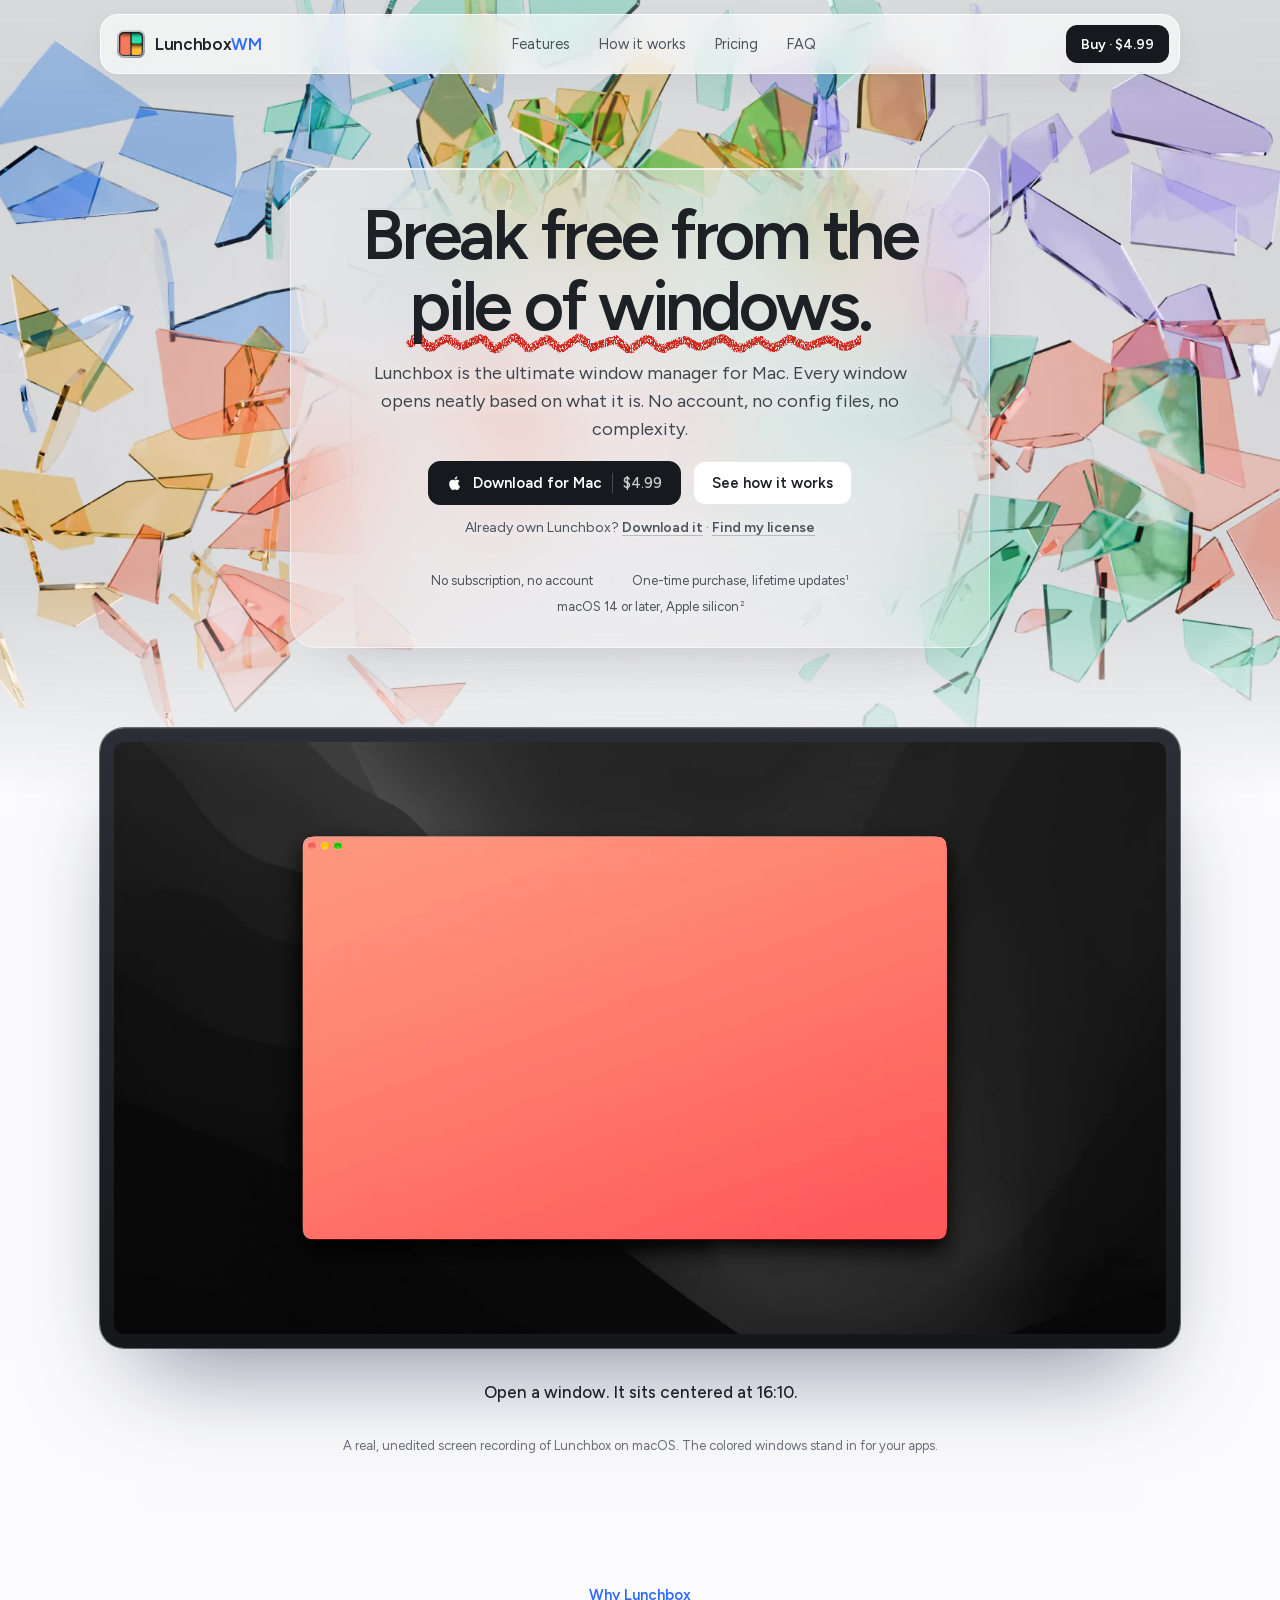
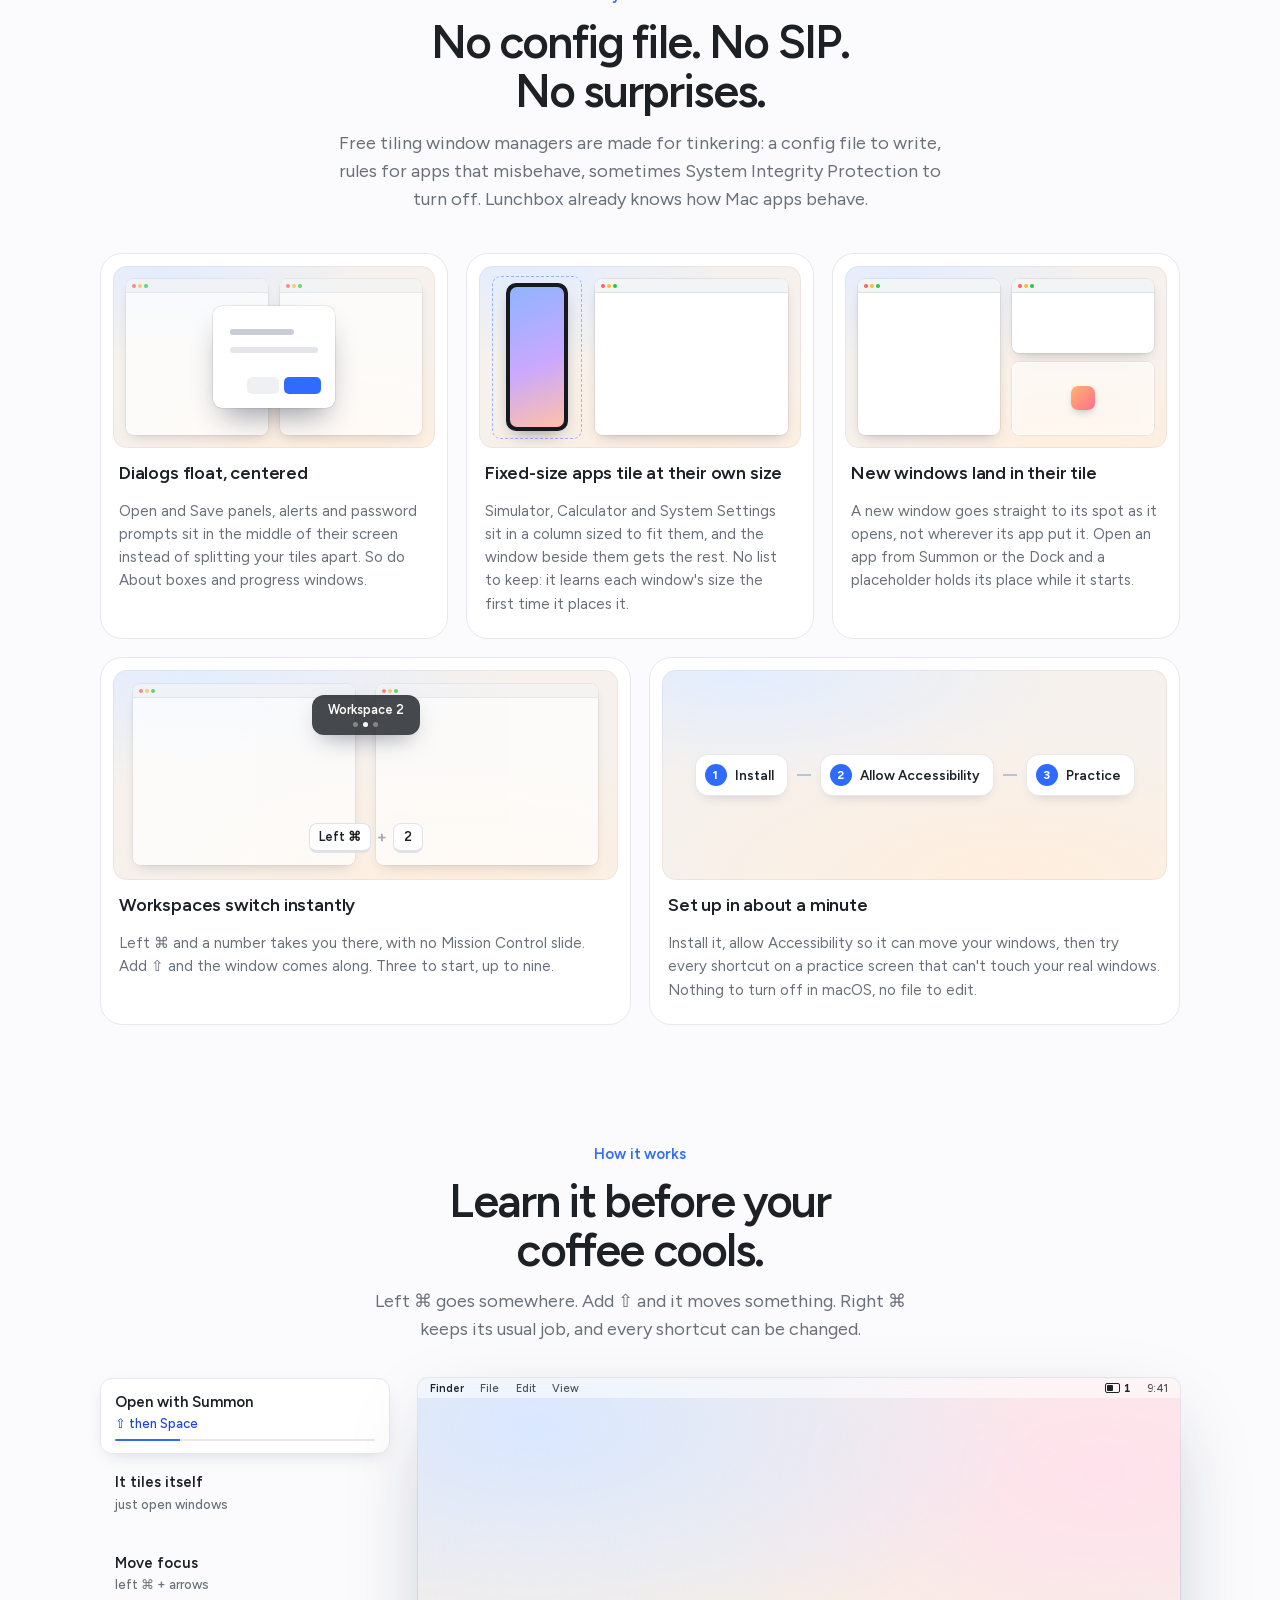
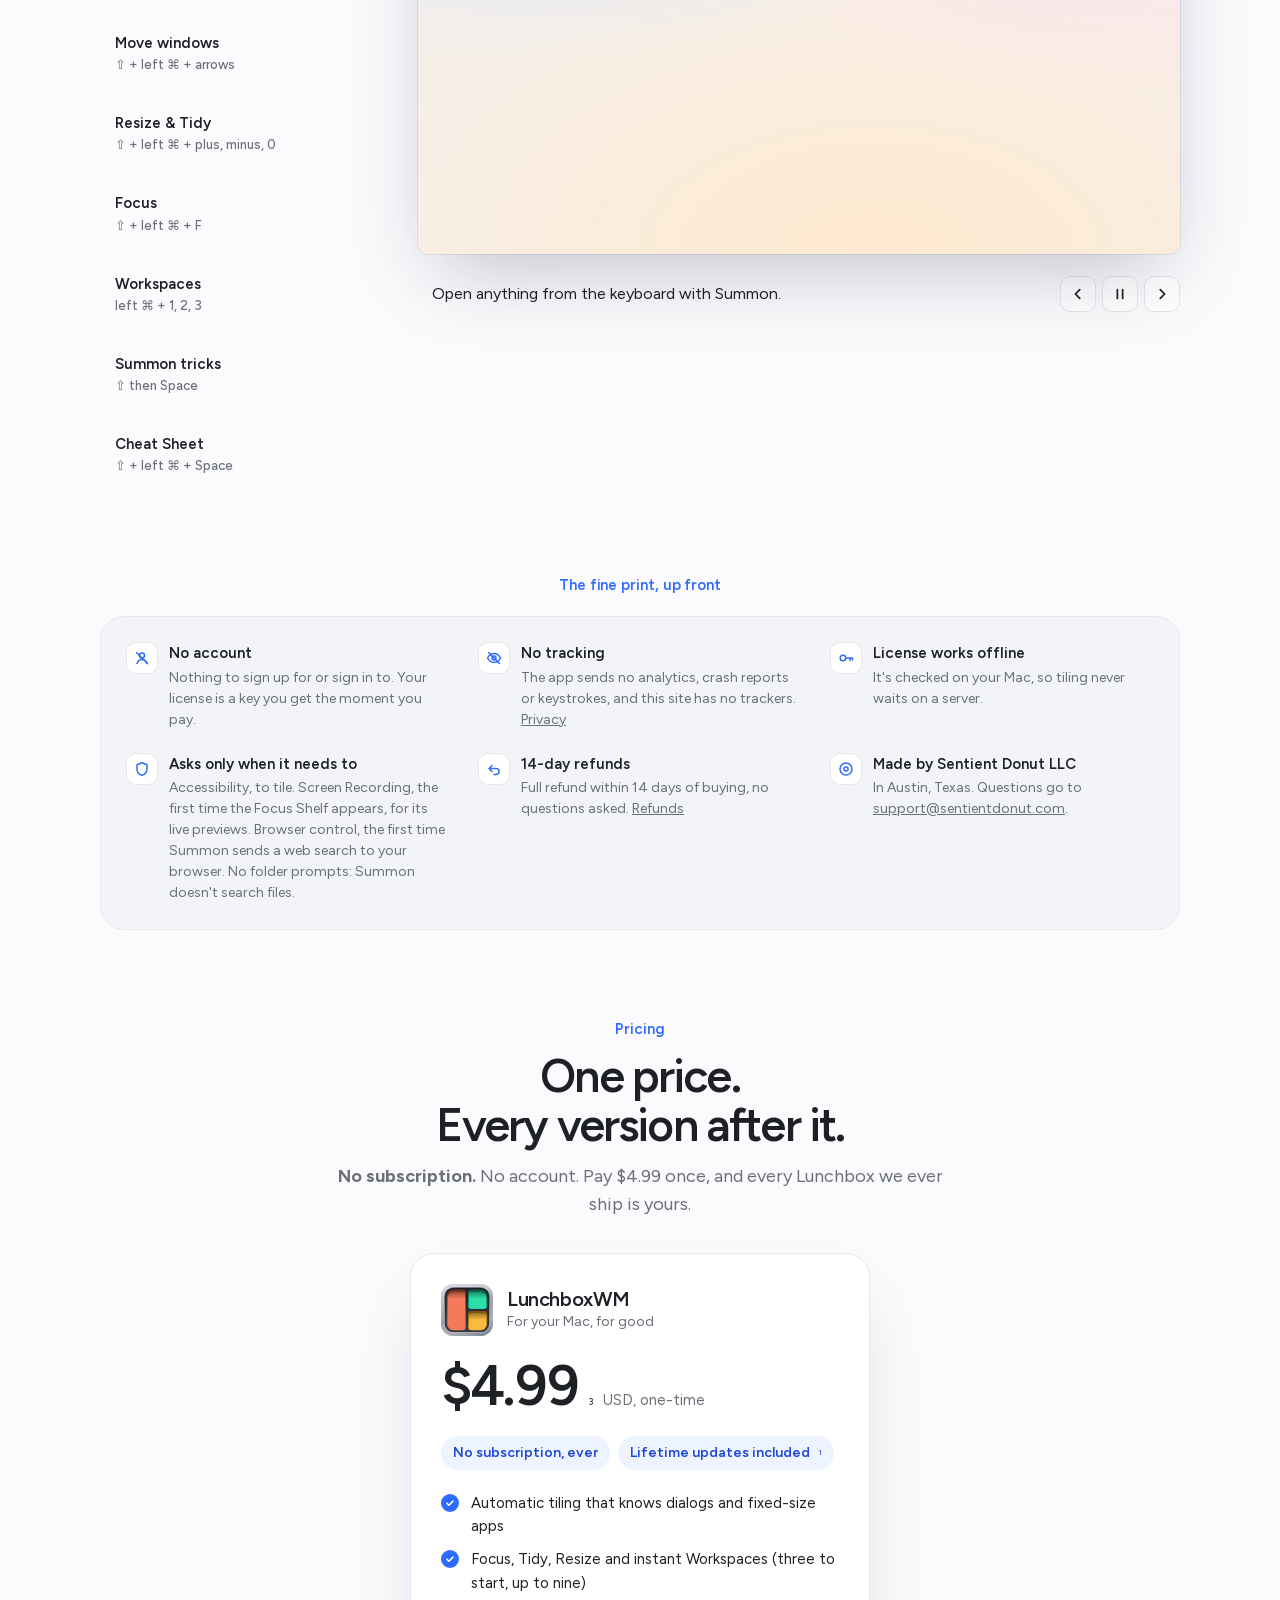
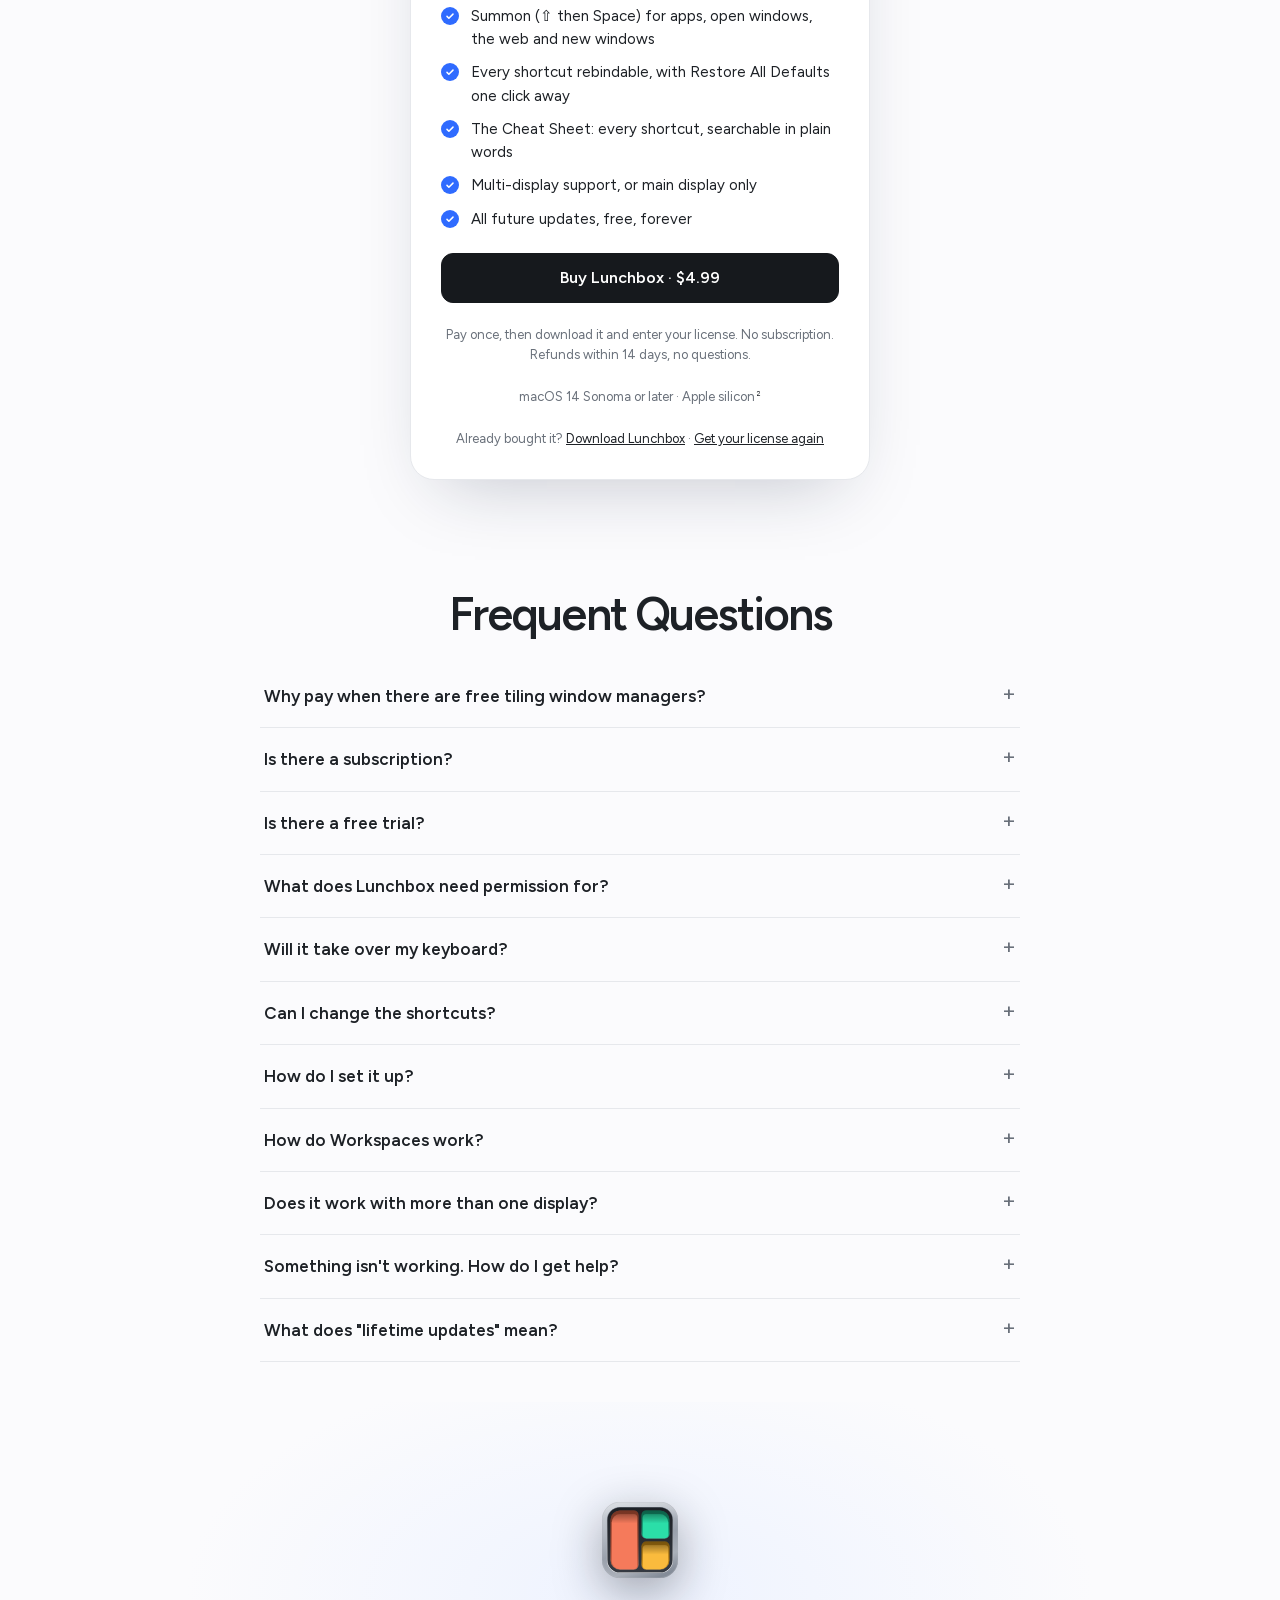
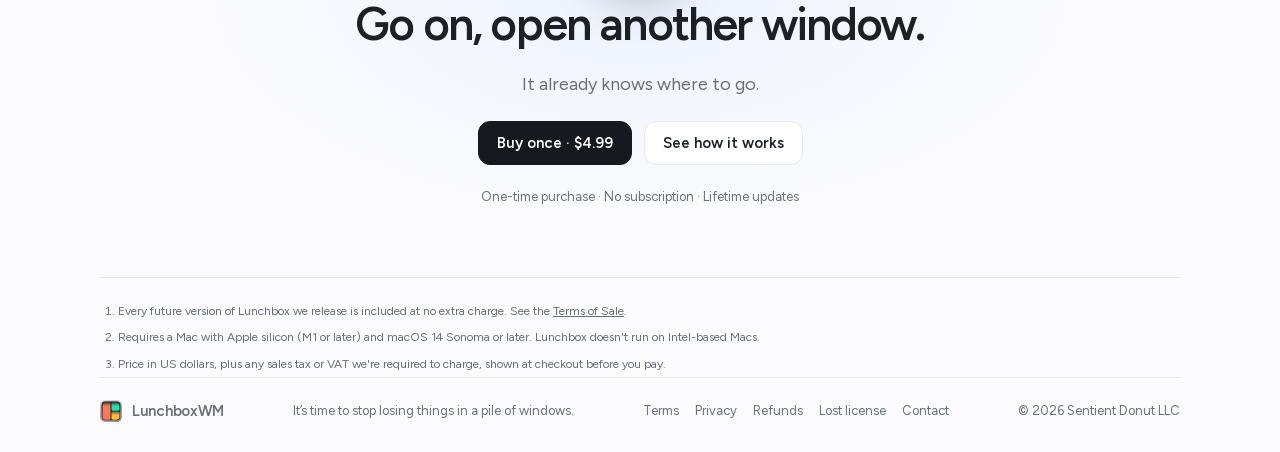
==== site/index.html @ 3914ee33 "Site's hero reel shows 1.2's order: the third window beneath the second A new real, unedited screen " ====
<!doctype html>
<html lang="en">
<head>
<meta charset="utf-8">
<meta name="viewport" content="width=device-width, initial-scale=1, viewport-fit=cover">
<title>LunchboxWM · The tiling window manager for Mac</title>
<meta name="description" content="Break free from the pile of windows. Lunchbox tiles every window as it opens: dialogs float, fixed-size apps keep their size, and there's no config file. $4.99 once.">
<link rel="canonical" href="https://lunchboxwm.com/">
<meta property="og:type" content="website">
<meta property="og:site_name" content="LunchboxWM">
<meta property="og:title" content="LunchboxWM · The tiling window manager for Mac">
<meta property="og:description" content="Break free from the pile of windows. Lunchbox tiles every window as it opens: dialogs float, fixed-size apps keep their size, and there's no config file. $4.99 once.">
<meta property="og:url" content="https://lunchboxwm.com/">
<meta property="og:image" content="https://lunchboxwm.com/media/share.jpg">
<meta property="og:image:width" content="1200">
<meta property="og:image:height" content="630">
<meta name="twitter:card" content="summary_large_image">
<script type="application/ld+json">{"@context": "https://schema.org", "@type": "SoftwareApplication", "name": "LunchboxWM", "alternateName": "Lunchbox", "applicationCategory": "UtilitiesApplication", "operatingSystem": "macOS 14 or later (Apple silicon)", "url": "https://lunchboxwm.com/", "description": "Break free from the pile of windows. Lunchbox tiles every window as it opens: dialogs float, fixed-size apps keep their size, and there's no config file. $4.99 once.", "offers": {"@type": "Offer", "price": "4.99", "priceCurrency": "USD"}, "publisher": {"@type": "Organization", "name": "Sentient Donut LLC"}}</script>
<link rel="icon" href="logo.svg">
<link rel="stylesheet" href="fonts/fonts.css">
<style>
/* Layout: one calm, centered column; the product itself (a live mini Mac) is the only loud thing on the page. */
:root {
  color-scheme: light;
  --paper: #fbfbfd;
  --ink: #1d2126;
  --muted: #69707a;
  --line: #e6e8ec;
  --soft: #f2f4f8;
  --accent: #2f6bff;
  --accent-deep: #1f45d6;
  --ring: #3d7bff;
  --display: "Figtree", "SF Pro Display", -apple-system, BlinkMacSystemFont, "Helvetica Neue", sans-serif;
  --text: "Figtree", -apple-system, BlinkMacSystemFont, "Helvetica Neue", sans-serif;
  --mono: "JetBrains Mono", ui-monospace, "SF Mono", Menlo, monospace;
  --ease: cubic-bezier(.22, .9, .3, 1);
}
* { box-sizing: border-box; }
html { scroll-behavior: smooth; }
body {
  margin: 0;
  background: var(--paper);
  color: var(--ink);
  font: 400 16px/1.55 var(--text);
  -webkit-font-smoothing: antialiased;
  padding-inline: 16px;
  overflow-x: hidden;
}
a { color: inherit; }
.wrap { max-width: 1080px; margin: 0 auto; }
h1, h2, h3 { font-family: var(--display); color: var(--ink); text-wrap: balance; margin: 0; }
h1 { font-size: clamp(40px, 7.2vw, 70px); font-weight: 600; line-height: 1.02; letter-spacing: -0.047em; }
h2 { font-size: clamp(30px, 4.6vw, 46px); font-weight: 600; line-height: 1.06; letter-spacing: -0.04em; }
h3 { font-size: 18px; font-weight: 600; letter-spacing: -0.01em; }
p { margin: 0; }
.lede { color: var(--muted); font-size: 18px; max-width: 34em; margin-inline: auto; }
.eyebrow { font: 600 15px/1.2 var(--text); letter-spacing: -0.005em; color: var(--accent); }

/* Nav: floats as a pill once you scroll */
.nav {
  position: sticky; top: env(safe-area-inset-top, 0px); z-index: 20;
  margin: 0 auto; max-width: 1080px; padding-top: 14px;
}
.nav-inner {
  display: flex; align-items: center; justify-content: space-between; gap: 16px;
  padding: 10px 10px 10px 16px; border-radius: 18px;
  transition: background .3s, box-shadow .3s, border-color .3s;
  border: 1px solid transparent;
}
.nav:not(.scrolled) .nav-inner { background: rgba(255,255,255,.62); backdrop-filter: blur(14px); -webkit-backdrop-filter: blur(14px); border-color: rgba(255,255,255,.75); box-shadow: 0 8px 30px rgba(20,30,60,.06); }
.nav.scrolled .nav-inner { background: rgba(255,255,255,.86); backdrop-filter: blur(14px); -webkit-backdrop-filter: blur(14px); border-color: var(--line); box-shadow: 0 8px 30px rgba(20,30,60,.08); }
.brand { display: flex; align-items: center; gap: 10px; font: 600 17px var(--display); letter-spacing: -0.02em; text-decoration: none; }
.brand svg { width: 28px; height: 28px; }
/* The name: LunchboxWM. Only the main logo at the top has WM in the brand blue; everywhere else WM is the color of the words around it. */
.wm { color: inherit; }
.nav .brand .wm { color: var(--accent); }
.nav-links { display: flex; gap: 28px; font-size: 14.5px; color: #4b525b; }
.nav-links a { text-decoration: none; }
.nav-links a:hover { color: var(--ink); }

/* Buttons */
.btn {
  display: inline-flex; align-items: center; gap: 10px; height: 44px; padding: 0 18px;
  border-radius: 12px; font: 600 15px var(--text); text-decoration: none; cursor: pointer;
  border: 1px solid var(--line); background: #fff; color: var(--ink);
  transition: transform .15s var(--ease), box-shadow .2s;
}
.btn:hover { transform: translateY(-1px); box-shadow: 0 6px 18px rgba(20,30,60,.08); }
.btn:focus-visible, .chapter:focus-visible, summary:focus-visible, .ctl:focus-visible { outline: 2px solid var(--accent); outline-offset: 2px; }
.btn.dark { background: #16191d; color: #fff; border-color: #16191d; }
.btn.dark .sep { width: 1px; align-self: stretch; margin: 11px 0; background: rgba(255,255,255,.22); }
.btn.dark .price { font-weight: 500; color: rgba(255,255,255,.78); }
.btn svg { width: 16px; height: 16px; }
.btn.small { height: 38px; padding: 0 14px; font-size: 14px; border-radius: 11px; }
.buy-note { font-size: 13px; color: var(--accent-deep); }
.buy-note:empty { display: none; }

/* Hero: colored glass breaking behind the headline, then holding mid-fall */
.hero {
  position: relative; isolation: isolate; overflow: hidden; text-align: center;
  margin-inline: calc(50% - 50vw); margin-top: -76px; padding: 170px 16px 150px;
  display: grid; gap: 22px; justify-items: center; background: #dfe1e5;
}
.hero-film { position: absolute; inset: 0; width: 100%; height: 100%; object-fit: cover; z-index: -2; }
/* A soft veil keeps the headline crisp over the glass; the bottom fades into the page. */
.hero::before {
  content: ""; position: absolute; inset: 0; z-index: -1;
  background: radial-gradient(50% 46% at 50% 52%, rgba(251,251,253,.35), rgba(251,251,253,0) 100%),
              linear-gradient(180deg, rgba(251,251,253,.25), rgba(251,251,253,0) 20%, rgba(251,251,253,0) 72%, #fbfbfd 100%);
}
/* The words sit on frosted glass, so they read clearly over the shards. */
.hero-copy {
  display: grid; gap: 18px; justify-items: center; width: fit-content; max-width: min(700px, 100%);
  padding: clamp(18px, 2.6vw, 30px) clamp(16px, 3vw, 34px); border-radius: 26px;
  background: rgba(251,251,253,.34);
  /* A strong blur: the intact panes behind have long straight edges that a light blur draws as a line across the panel. */
  -webkit-backdrop-filter: blur(48px) saturate(1.35); backdrop-filter: blur(48px) saturate(1.35);
  border: 1px solid rgba(255,255,255,.55);
  box-shadow: 0 24px 60px -40px rgba(20,30,60,.3), inset 0 1px 0 rgba(255,255,255,.7);
}
/* The panel is the force: it waits below, punches up through the glass at the hit, then settles in slow motion. */
.hero-wait .hero-copy { opacity: 0; transform: translateY(150px) scale(.9); }
.hero-rise .hero-copy { animation: hero-rise 1.6s cubic-bezier(.1, .95, .2, 1) both; }
@keyframes hero-rise {
  0% { opacity: 0; transform: translateY(150px) scale(.9); }
  12% { opacity: 1; }
  100% { opacity: 1; transform: none; }
}
/* "pile of windows" gets a red crayon squiggle, like a spelling mistake, scribbled in after the words land.
   It's a background image rather than an element inside the words: WebKit draws text around an inline SVG
   heavier, as if it had a shadow. The image crops instead of squashing, so widening it draws it left to right. */
.hero h1 .bad {
  white-space: nowrap; padding: 0 .05em .2em; margin: 0 -.05em;
  background: url("data:image/svg+xml,%3Csvg xmlns='http://www.w3.org/2000/svg' viewBox='0 0 600 44' preserveAspectRatio='xMinYMid slice'%3E%3Cfilter id='c' x='-4%25' y='-60%25' width='108%25' height='220%25'%3E%3CfeTurbulence type='fractalNoise' baseFrequency='0.22 0.3' numOctaves='2' seed='7' result='w'/%3E%3CfeDisplacementMap in='SourceGraphic' in2='w' scale='3' xChannelSelector='R' yChannelSelector='G' result='r'/%3E%3CfeTurbulence type='fractalNoise' baseFrequency='1.1 0.45' numOctaves='3' seed='3' result='g'/%3E%3CfeColorMatrix in='g' type='matrix' values='0 0 0 0 0 0 0 0 0 0 0 0 0 0 0 -5 0 0 0 3.45' result='x'/%3E%3CfeComposite in='r' in2='x' operator='in'/%3E%3C/filter%3E%3Cg fill='none' stroke-linecap='round' stroke-linejoin='round' filter='url(%23c)'%3E%3Cpath d='M5.0 25.0L9.8 19.2Q12.3 16.2 14.7 19.3L21.5 28.1Q23.3 30.5 25.8 28.9L38.1 21.1Q41.6 18.9 44.9 21.3L53.4 27.3Q55.6 28.8 58.0 27.7L74.2 19.9Q77.4 18.4 79.7 21.0L86.9 29.4Q89.1 32.1 92.0 30.1L107.8 19.3Q110.3 17.6 112.5 19.6L122.6 28.7Q125.2 31.1 128.2 29.2L140.4 21.5Q143.3 19.7 145.8 21.9L154.3 29.1Q156.8 31.3 159.6 29.4L173.3 20.2Q176.4 18.1 179.2 20.7L187.1 27.8Q189.0 29.6 191.4 28.6L209.3 21.5Q212.3 20.4 214.8 22.4L223.5 29.4Q226.5 31.8 229.7 29.7L242.6 21.0Q245.0 19.5 247.1 21.3L255.8 28.6Q258.8 31.2 262.5 29.6L280.2 21.9Q282.9 20.7 285.4 22.2L294.0 27.3Q297.1 29.2 300.5 27.8L318.9 20.1Q321.6 18.9 323.9 20.6L336.1 29.6Q338.7 31.6 341.6 29.9L355.2 22.3Q358.0 20.7 360.8 22.5L370.9 29.3Q373.2 30.8 375.4 29.2L386.3 21.6Q389.4 19.4 392.6 21.1L404.4 27.3Q407.3 28.9 410.5 27.6L425.5 21.4Q428.9 20.0 432.1 21.8L442.7 27.7Q445.7 29.4 448.8 27.8L465.3 19.6Q468.4 18.0 471.2 20.0L480.9 26.9Q483.7 28.9 486.9 27.5L504.1 20.5Q507.0 19.3 509.9 18.2L516.0 15.8' stroke='%23d3261c' stroke-width='8'/%3E%3Cpath d='M5.0 25.0L10.2 19.3Q12.9 16.5 15.2 19.6L21.4 28.1Q23.2 30.5 25.7 28.9L38.0 20.9Q41.5 18.7 44.8 21.2L52.8 27.3Q55.0 29.0 57.5 27.8L74.6 19.8Q77.7 18.3 80.0 21.0L87.1 29.5Q89.3 32.2 92.1 30.2L107.6 19.5Q110.1 17.8 112.3 19.7L122.8 28.7Q125.5 30.9 128.5 29.1L140.7 21.5Q143.6 19.7 146.1 22.0L153.9 28.9Q156.4 31.1 159.1 29.2L172.9 20.0Q176.0 17.9 178.7 20.4L186.8 27.9Q188.7 29.6 191.1 28.7L209.1 21.4Q212.1 20.2 214.6 22.2L223.6 29.3Q226.6 31.7 229.9 29.6L242.9 21.2Q245.3 19.7 247.5 21.5L256.4 28.8Q259.5 31.3 263.1 29.6L280.9 21.6Q283.6 20.4 286.0 22.0L294.5 27.4Q297.6 29.4 301.0 27.9L319.6 20.1Q322.2 19.0 324.5 20.8L335.9 29.9Q338.5 31.9 341.4 30.2L354.6 22.3Q357.4 20.7 360.2 22.4L371.5 29.2Q373.9 30.6 376.0 29.0L385.9 21.7Q388.9 19.4 392.2 21.2L404.3 27.6Q407.2 29.2 410.4 27.9L426.0 21.6Q429.5 20.2 432.7 22.1L442.6 27.8Q445.6 29.5 448.7 27.9L464.9 19.5Q468.0 17.9 470.9 19.9L481.0 26.9Q483.8 28.9 487.0 27.6L504.3 20.4Q507.2 19.2 510.0 18.1L516.0 15.7' stroke='%23b81d14' stroke-width='3.2' opacity='.45' transform='translate(1.2 1.6)'/%3E%3C/g%3E%3C/svg%3E") no-repeat left bottom / 100% .62em;
}
.hero-wait .hero h1 .bad { background-size: 0 .62em; }
.hero-rise .hero h1 .bad { animation: scrawl .8s 1s cubic-bezier(.45, 0, .35, 1) both; }
@keyframes scrawl { from { background-size: 0 .62em; } to { background-size: 100% .62em; } }
.hero-copy .lede { color: #3f454d; max-width: 30em; text-shadow: 0 1px 10px rgba(251,251,253,.8); }
.hero-copy .meta { color: #4b525b; text-shadow: 0 1px 8px rgba(251,251,253,.8); }
.hero-copy .owned { color: #4b525b; text-shadow: 0 1px 8px rgba(251,251,253,.8); }
.actions { display: flex; flex-wrap: wrap; gap: 12px; justify-content: center; }
.meta { display: flex; flex-wrap: wrap; justify-content: center; gap: 6px 18px; font-size: 13px; color: var(--muted); }
.owned { margin: -6px 0 14px; text-align: center; font-size: 14px; color: var(--muted); }
.owned a { color: inherit; font-weight: 600; text-decoration: underline; text-underline-offset: 3px; text-decoration-color: color-mix(in srgb, currentColor 35%, transparent); }
.owned a:hover { color: var(--ink); }
.meta span::before { content: "·"; margin-right: 18px; color: #b9bec6; }
.meta span:first-child::before { content: none; }

/* The mini Mac */
.mac {
  position: relative; width: 100%; max-width: 100%; aspect-ratio: 16 / 10;
  border-radius: 10px; overflow: hidden; isolation: isolate;
  background: radial-gradient(120% 90% at 15% 10%, #d9e7ff 0%, transparent 55%),
              radial-gradient(90% 80% at 90% 20%, #ffe1ec 0%, transparent 60%),
              radial-gradient(100% 90% at 60% 100%, #ffe9cf 0%, #f6efe8 70%);
  box-shadow: 0 0 0 1px rgba(20,30,60,.08), 0 30px 80px -20px rgba(20,30,60,.28);
  font-family: var(--text);
}
.mac.dim { background: radial-gradient(120% 90% at 15% 10%, #dfe3f6 0%, transparent 55%), radial-gradient(100% 90% at 60% 100%, #efe7f3 0%, #eceef6 70%); }
.menubar {
  position: absolute; inset: 0 0 auto 0; height: max(14px, 4.2%); z-index: 10;
  display: flex; align-items: center; gap: 2.2%; padding: 0 1.6%;
  font-size: clamp(7px, 1.05vw, 11px); font-weight: 600; color: #20242a;
  background: rgba(255,255,255,.55); backdrop-filter: blur(6px);
}
.menubar .grow { flex: 1; }
.menubar .item { font-weight: 500; opacity: .8; }
.spaces { display: flex; gap: 4px; align-items: center; }
.spaces .glyph { width: 1.3em; height: .9em; border: 1.5px solid currentColor; border-radius: 2px; position: relative; }
.spaces .glyph::after { content: ""; position: absolute; inset: 1px 45% 1px 1px; background: currentColor; border-radius: 1px; }
.spaces b { font-variant-numeric: tabular-nums; }
.desk { position: absolute; left: 0; right: 0; bottom: 0; top: max(14px, 4.2%); } /* starts exactly below the menu bar */
.win {
  position: absolute; border-radius: clamp(3px, .45vw, 6px); overflow: hidden;
  background: #fff; box-shadow: 0 0 0 .5px rgba(0,0,0,.12), 0 6px 18px -6px rgba(20,30,60,.3);
  transition: left .55s var(--ease), top .55s var(--ease), width .55s var(--ease), height .55s var(--ease),
              transform .55s var(--ease), opacity .4s, box-shadow .25s;
  display: flex; flex-direction: column;
}
.win.gone { opacity: 0; transform: scale(.92); pointer-events: none; }
.win.away { opacity: 0; transform: translateX(-12%) scale(.96); }
.win.focused { box-shadow: 0 0 0 2px var(--ring), 0 0 0 6px rgba(61,123,255,.18), 0 10px 26px -8px rgba(20,30,60,.35); z-index: 3; }
.win.shelved { transform: perspective(500px) rotateY(32deg) scale(.96); transform-origin: left center; z-index: 1; box-shadow: 0 0 0 .5px rgba(0,0,0,.12), 0 14px 26px -10px rgba(20,30,60,.45); }
.win.shelved .content { opacity: .9; }
.bar { height: clamp(9px, 1.7vw, 18px); flex: none; display: flex; align-items: center; gap: 3px; padding: 0 6px; background: #f3f4f6; border-bottom: .5px solid rgba(0,0,0,.08); font-size: clamp(6px, .85vw, 10px); font-weight: 600; color: #4b525b; }
.bar i { width: clamp(3px, .55vw, 6px); height: clamp(3px, .55vw, 6px); border-radius: 50%; background: #ff5f57; }
.bar i:nth-child(2) { background: #febc2e; }
.bar i:nth-child(3) { background: #28c840; margin-right: 4px; }
.content { flex: 1; padding: 6% 7%; display: grid; gap: 5%; align-content: start; transition: opacity .3s; }
.ln { height: clamp(2px, .4vw, 5px); border-radius: 3px; background: #e4e6ea; }
.notes { background: #fffaf0; }
.notes .ln { background: #eadfc8; }
.notes .ln.h { background: #c7b48c; width: 45%; height: clamp(3px, .6vw, 7px); }
.browser .block { border-radius: 4px; background: linear-gradient(135deg, #dfe8ff, #f1e7ff); aspect-ratio: 16 / 7; }
.browser .ln.b { background: #cfd8ea; }
.term { background: #16191d; }
.term .bar { background: #24282e; color: #b4bac3; border-color: rgba(255,255,255,.06); }
.term .ln { background: #2e343c; }
.term .ln.g { background: #3fbf72; width: 30%; }
.finder .grid { display: grid; grid-template-columns: repeat(4, 1fr); gap: 10%; }
.finder .fold { aspect-ratio: 4 / 3; border-radius: 3px; background: linear-gradient(#8cc4ff, #5aa5f5); }
.music { background: #fff5f7; }
.music .art { display: grid; grid-template-columns: repeat(3, 1fr); gap: 8%; }
.music .art span { aspect-ratio: 1; border-radius: 4px; background: linear-gradient(135deg, #ff9db0, #ffc58f); }
.music .art span:nth-child(2) { background: linear-gradient(135deg, #a3b8ff, #d7a8ff); }
.music .art span:nth-child(3) { background: linear-gradient(135deg, #8fe3c8, #a6d5ff); }

/* overlays inside the mini Mac */
.panel {
  position: absolute; left: 50%; top: 14%; width: 52%; transform: translateX(-50%);
  border-radius: clamp(6px, 1vw, 12px); background: rgba(250,250,252,.94); backdrop-filter: blur(10px);
  box-shadow: 0 0 0 .5px rgba(0,0,0,.14), 0 18px 40px -10px rgba(20,30,60,.4);
  padding: 2% 2.2%; z-index: 5; transition: opacity .25s, transform .25s var(--ease);
  font-size: clamp(7px, 1.15vw, 13px);
}
.panel[hidden] { display: block !important; opacity: 0; transform: translateX(-50%) translateY(-6px) scale(.98); pointer-events: none; }
.panel .q { font-size: 1.5em; padding: .2em .3em .35em; border-bottom: 1px solid #e8eaee; color: #1d2126; min-height: 1.9em; }
.panel .q .hint { color: #9aa1aa; }
.panel .q .caret { display: inline-block; width: 1px; height: 1em; background: var(--accent); vertical-align: -.12em; margin-left: 1px; animation: blink 1s steps(1) infinite; }
@keyframes blink { 50% { opacity: 0; } }
.row { display: grid; grid-template-columns: 1.9em 1fr auto; gap: .2em .7em; align-items: center; padding: .55em .6em; border-radius: .6em; margin-top: .3em; }
.row.sel { background: var(--accent); color: #fff; }
.row .ic { width: 1.9em; height: 1.9em; border-radius: .45em; background: linear-gradient(135deg, #ff8a65, #8e7dff); grid-row: span 2; }
.row .t { font-weight: 600; }
.row .s { font-size: .82em; opacity: .75; grid-column: 2; }
.row .ret { grid-row: 1; grid-column: 3; }
.row .sub { grid-column: 2 / 4; display: flex; justify-content: space-between; align-items: center; font-size: .92em; padding-top: .35em; }
.mini-kc { font: 600 .82em var(--text); border: 1px solid currentColor; border-radius: .35em; padding: .05em .45em; opacity: .85; }
.help-row { display: grid; grid-template-columns: 8.5em 1fr; gap: .8em; padding: .35em .3em; align-items: center; }
.help-row .k { display: flex; gap: .25em; flex-wrap: wrap; }
.help-group { font: 600 .72em var(--text); letter-spacing: .08em; color: #8b929c; padding: .8em .3em .2em; }

/* The real recording, in a display */
.showcase { padding-block: 0 40px; display: grid; gap: 18px; margin-top: -70px; position: relative; z-index: 1; }
.display {
  position: relative; max-width: 100%; border-radius: clamp(14px, 2vw, 24px);
  padding: clamp(6px, 1.1vw, 14px); background: linear-gradient(180deg, #2b2e34, #15171b);
  box-shadow: 0 0 0 1px rgba(0,0,0,.55), inset 0 1px 0 rgba(255,255,255,.09), 0 50px 100px -40px rgba(20,30,60,.55);
}
.display video { display: block; width: 100%; max-width: 100%; aspect-ratio: 16 / 9; border-radius: clamp(6px, .9vw, 10px); background: #141518; object-fit: cover; }
.display .toggle {
  position: absolute; right: clamp(14px, 2vw, 26px); bottom: clamp(14px, 2vw, 26px); width: 34px; height: 34px;
  border-radius: 50%; border: 0; cursor: pointer; display: grid; place-items: center;
  background: rgba(20,22,26,.55); color: #fff; backdrop-filter: blur(8px); -webkit-backdrop-filter: blur(8px);
  opacity: .0; transition: opacity .2s;
}
.display:hover .toggle, .display .toggle:focus-visible, .display.paused .toggle { opacity: 1; }
.display .toggle:focus-visible { outline: 2px solid var(--accent); outline-offset: 2px; }
.display .toggle svg { width: 13px; height: 13px; }
.live { display: flex; align-items: center; justify-content: center; gap: 10px 16px; flex-wrap: wrap; min-height: 52px; }
.live .keys { display: flex; gap: 6px; align-items: center; min-height: 44px; }
.live .keys:empty { display: none; }
.live .keys .plus { color: #a5abb4; font-weight: 600; }
.live .cap { font-size: 17px; font-weight: 500; color: var(--ink); min-width: 0; text-align: center; transition: opacity .25s; }
.live.swap .cap, .live.swap .keys { opacity: 0; }
.live .keys { transition: opacity .25s; }
.real { text-align: center; font-size: 13px; color: var(--muted); }

/* Why: what it already knows, each with a small scene */
.why { padding-block: 90px 40px; display: grid; gap: 40px; }
.why > header { text-align: center; display: grid; gap: 14px; }
.cards { display: grid; grid-template-columns: repeat(6, minmax(0, 1fr)); gap: 18px; }
.card { grid-column: span 2; display: grid; gap: 12px; align-content: start; padding: 12px 12px 22px; border-radius: 22px; background: #fff; border: 1px solid var(--line); }
.card.wide { grid-column: span 3; }
.card h3, .card p { padding-inline: 6px; }
.card p { color: var(--muted); font-size: 15px; }
.scene {
  position: relative; aspect-ratio: 16 / 9; border-radius: 14px; overflow: hidden; isolation: isolate;
  background: radial-gradient(110% 90% at 15% 0%, #e3edff 0%, transparent 60%), radial-gradient(100% 90% at 70% 100%, #ffeedd 0%, #f6f1ec 75%);
  box-shadow: inset 0 0 0 1px rgba(20,30,60,.05);
}
.card.wide .scene { aspect-ratio: 2.4 / 1; }
/* A tiny window: title bar and traffic lights */
.sw { position: absolute; border-radius: 7px; background: #fff; box-shadow: 0 0 0 .5px rgba(0,0,0,.12), 0 6px 14px -6px rgba(20,30,60,.3); overflow: hidden; }
.sw::before { content: ""; position: absolute; inset: 0 0 auto 0; height: 13px; background: #f3f4f6; border-bottom: .5px solid rgba(0,0,0,.08); }
.sw::after { content: ""; position: absolute; left: 6px; top: 4.5px; width: 4px; height: 4px; border-radius: 50%; background: #ff5f57; box-shadow: 6px 0 #febc2e, 12px 0 #28c840; }
.sw.under { opacity: .7; }
.dlg { left: 31%; top: 22%; width: 38%; height: 56%; z-index: 2; border-radius: 9px; box-shadow: 0 0 0 .5px rgba(0,0,0,.14), 0 16px 30px -10px rgba(20,30,60,.45); }
.dlg::before, .dlg::after { content: none; }
.dlg i { position: absolute; left: 14%; right: 14%; height: 6px; border-radius: 3px; background: #e4e6ea; }
.dlg i:nth-child(1) { top: 22%; right: 34%; background: #c9ced6; }
.dlg i:nth-child(2) { top: 40%; }
.dlg b { position: absolute; right: 12%; bottom: 14%; width: 30%; height: 16%; border-radius: 5px; background: var(--accent); }
.dlg em { position: absolute; right: 46%; bottom: 14%; width: 26%; height: 16%; border-radius: 5px; background: #eef0f3; }
.slot { position: absolute; border-radius: 9px; border: 1.5px dashed rgba(47,107,255,.45); }
.phone { position: absolute; border-radius: 10px; background: #16191d; padding: 4px; box-shadow: 0 8px 18px -8px rgba(20,30,60,.5); }
.phone::after { content: ""; display: block; height: 100%; border-radius: 7px; background: linear-gradient(160deg, #8fb4ff, #c9a8ff 55%, #ffc0a8); }
.ph {
  position: absolute; border-radius: 7px; display: grid; place-items: center;
  background: rgba(255,255,255,.5); box-shadow: inset 0 0 0 1px rgba(255,255,255,.8), 0 0 0 .5px rgba(20,30,60,.12);
  -webkit-backdrop-filter: blur(6px); backdrop-filter: blur(6px); animation: ph-pulse 1.8s ease-in-out infinite;
}
.ph::after { content: ""; width: 24px; height: 24px; border-radius: 7px; background: linear-gradient(135deg, #ffb36b, #ff6f8f); box-shadow: 0 4px 10px -4px rgba(20,30,60,.4); }
@keyframes ph-pulse { 50% { background: rgba(255,255,255,.78); } }
.badge {
  position: absolute; left: 50%; top: 12%; transform: translateX(-50%); z-index: 2; display: grid; gap: 5px; justify-items: center;
  padding: 7px 16px 8px; border-radius: 12px; background: rgba(30,33,38,.82); color: #fff; font: 600 12.5px var(--text); white-space: nowrap;
  box-shadow: 0 10px 24px -10px rgba(20,30,60,.5);
}
.badge .dots { display: flex; gap: 5px; }
.badge .dots span { width: 5px; height: 5px; border-radius: 50%; background: rgba(255,255,255,.35); }
.badge .dots span.on { background: #fff; }
.scene .keys2 { position: absolute; left: 50%; bottom: 13%; transform: translateX(-50%); display: flex; gap: 6px; align-items: center; z-index: 2; }
.scene .keys2 .plus { color: #a5abb4; font-weight: 600; }
.steps { position: absolute; inset: 0; display: flex; align-items: center; justify-content: center; gap: 10px; padding: 0 4%; }
.steps span { display: flex; align-items: center; gap: 8px; padding: 9px 13px 9px 9px; border-radius: 12px; background: #fff; font: 600 13.5px var(--text); white-space: nowrap; box-shadow: 0 0 0 1px var(--line), 0 6px 14px -8px rgba(20,30,60,.3); }
.steps span b { display: grid; place-items: center; width: 22px; height: 22px; border-radius: 50%; background: var(--accent); color: #fff; font-size: 12px; }
.steps i { width: 14px; height: 1.5px; background: #b9c3d6; flex: none; }

/* Trust strip */
.trust { margin-top: 40px; display: grid; gap: 22px; }
.trust .eyebrow { text-align: center; }
.trust ul { list-style: none; margin: 0; padding: 26px; border-radius: 24px; background: var(--soft); border: 1px solid var(--line); display: grid; grid-template-columns: repeat(3, minmax(0, 1fr)); gap: 24px 30px; }
.trust li { display: grid; grid-template-columns: 30px 1fr; gap: 3px 12px; align-content: start; }
.trust svg { grid-row: span 2; width: 30px; height: 30px; padding: 7px; border-radius: 9px; background: #fff; color: var(--accent); box-shadow: 0 0 0 1px var(--line); fill: none; stroke: currentColor; stroke-width: 1.5; stroke-linecap: round; stroke-linejoin: round; }
.trust b { font: 600 15px/1.35 var(--display); }
.trust li span { color: var(--muted); font-size: 14px; line-height: 1.5; }
.trust a { color: inherit; }

.kc {
  display: inline-grid; place-items: center; min-width: 30px; height: 30px; padding: 0 9px;
  border-radius: 8px; background: #fff; border: 1px solid #dfe2e7; border-bottom-width: 3px;
  font: 600 13px var(--text); color: var(--ink); white-space: nowrap;
  transition: transform .12s, background .2s, border-color .2s, color .2s;
}
.kc.big { min-width: 46px; height: 44px; font-size: 16px; border-radius: 10px; }
.kc.press { transform: translateY(2px); border-bottom-width: 1px; background: var(--accent); border-color: var(--accent-deep); color: #fff; }
.walk { padding-block: 80px 40px; display: grid; gap: 34px; }
.walk header { text-align: center; display: grid; gap: 14px; }
.walk header .lede { max-width: 30em; }
.player { display: grid; grid-template-columns: 290px minmax(0, 1fr); gap: 28px; align-items: start; }
.chapters { display: grid; gap: 4px; }
.chapter {
  display: grid; grid-template-columns: 1fr auto; gap: 2px 10px; text-align: left; cursor: pointer;
  padding: 12px 14px; border-radius: 12px; border: 1px solid transparent; background: none; font: inherit; color: var(--muted);
}
.chapter .ct { font-weight: 600; color: var(--ink); font-size: 15px; }
.chapter .ck { font: 500 13px var(--text); grid-column: 1 / 3; }
.chapter.on { background: #fff; border-color: var(--line); box-shadow: 0 6px 20px -10px rgba(20,30,60,.25); }
.chapter.on .ck { color: var(--accent-deep); }
.chapter .progress { grid-column: 1 / 3; height: 2px; border-radius: 2px; background: var(--line); overflow: hidden; margin-top: 6px; opacity: 0; }
.chapter.on .progress { opacity: 1; }
.chapter .progress b { display: block; height: 100%; width: 0; background: var(--accent); }
.stage { display: grid; gap: 16px; min-width: 0; }
/* A fixed grid, so the step buttons never move as the keys and caption change. */
.howto { display: grid; grid-template-columns: auto minmax(0, 1fr) auto; grid-template-areas: "keys cap ctls"; align-items: center; gap: 10px 14px; }
.howto .keys { grid-area: keys; display: flex; gap: 6px; min-height: 44px; align-items: center; }
.howto .keys .plus { color: #a5abb4; font-weight: 600; }
.howto .cap { grid-area: cap; min-width: 0; min-height: 2.9em; display: flex; align-items: center; color: var(--ink); font-size: 16px; line-height: 1.45; }
.ctls { grid-area: ctls; display: flex; gap: 6px; align-self: center; }
@media (max-width: 600px) {
  .howto { grid-template-columns: minmax(0, 1fr) auto; grid-template-areas: "keys ctls" "cap cap"; align-items: start; }
  .howto .keys { flex-wrap: wrap; row-gap: 6px; }
  .howto .keys .kc.big { min-width: 38px; height: 38px; font-size: 14px; padding: 0 8px; }
  .howto .cap { min-height: 4.35em; align-items: flex-start; font-size: 15px; }
  .ctls { align-self: start; padding-top: 4px; }
}
.ctl { width: 36px; height: 36px; border-radius: 10px; border: 1px solid var(--line); background: #fff; cursor: pointer; display: grid; place-items: center; color: var(--ink); }
.ctl svg { width: 14px; height: 14px; }

/* Pricing */
.pricing { padding-block: 90px 40px; display: grid; gap: 34px; justify-items: center; text-align: center; }
.price-card {
  width: 100%; max-width: 460px; text-align: left; display: grid; gap: 22px;
  padding: 30px; border-radius: 24px; background: #fff; border: 1px solid var(--line);
  box-shadow: 0 30px 70px -30px rgba(20,30,60,.25);
}
.price-top { display: flex; align-items: center; gap: 14px; }
.price-top svg { width: 52px; height: 52px; }
.price-top div { display: grid; }
.price-top b { font: 600 20px var(--display); letter-spacing: -0.02em; }
.price-top small { color: var(--muted); font-size: 14px; }
.amount { display: flex; align-items: baseline; gap: 10px; }
.amount strong { font: 600 56px/1 var(--display); letter-spacing: -0.05em; font-variant-numeric: tabular-nums; }
.amount span { color: var(--muted); font-size: 15px; }
.lifetime { display: inline-flex; align-items: center; gap: 8px; font-size: 14px; font-weight: 600; color: var(--accent-deep); background: #edf3ff; border-radius: 999px; padding: 6px 12px; justify-self: start; }
.checks { list-style: none; margin: 0; padding: 0; display: grid; gap: 10px; font-size: 15px; }
.checks li { display: grid; grid-template-columns: 20px 1fr; gap: 10px; }
.checks li::before { content: ""; width: 18px; height: 18px; margin-top: 2px; border-radius: 50%; background: var(--accent) url("data:image/svg+xml,%3Csvg xmlns='http://www.w3.org/2000/svg' viewBox='0 0 16 16'%3E%3Cpath d='M4 8.5l2.5 2.5L12 5.5' fill='none' stroke='%23fff' stroke-width='2' stroke-linecap='round' stroke-linejoin='round'/%3E%3C/svg%3E") center / 12px no-repeat; }
.price-card .btn { justify-content: center; height: 50px; font-size: 16px; }
.price-card .pills { display: flex; flex-wrap: wrap; gap: 8px; }
.buy-form { display: grid; }
.buy-form .btn { width: 100%; }
.buy-form .btn[disabled] { opacity: .6; cursor: progress; }
.price-card .fine a { color: var(--ink); }
.fine { font-size: 13px; color: var(--muted); text-align: center; }

/* FAQ */
.faq { padding-block: 70px 40px; display: grid; gap: 26px; max-width: 760px; margin: 0 auto; }
.faq h2 { text-align: center; }
details { border-bottom: 1px solid var(--line); padding: 18px 4px; }
summary { cursor: pointer; font-weight: 600; font-size: 17px; list-style: none; display: flex; justify-content: space-between; gap: 16px; }
summary::-webkit-details-marker { display: none; }
summary::after { content: "+"; color: var(--muted); font-weight: 400; font-size: 22px; line-height: 1; transition: transform .2s; }
details[open] summary::after { transform: rotate(45deg); }
details p { color: var(--muted); padding-top: 10px; max-width: 62ch; }

/* Closing */
.closing { padding-block: 100px 70px; display: grid; gap: 22px; justify-items: center; text-align: center; background: radial-gradient(60% 70% at 50% 40%, #eef3ff 0%, transparent 70%); }
.closing svg.icon { width: 76px; height: 76px; filter: drop-shadow(0 14px 24px rgba(10,12,16,.35)); }
.foot-links { display: flex; flex-wrap: wrap; gap: 6px 16px; }
.foot-links a { text-decoration: none; }
.foot-links a:hover { text-decoration: underline; }
.fn { font-size: .55em; line-height: 0; vertical-align: super; margin-left: 1px; font-weight: 500; }
.fn a { color: inherit; text-decoration: none; }
.fn a:hover { text-decoration: underline; }
.footnotes { border-top: 1px solid var(--line); padding-block: 24px 4px; font-size: 12px; line-height: 1.55; color: var(--muted); }
.footnotes ol { margin: 0; padding-left: 18px; display: grid; gap: 8px; max-width: 860px; }
.footnotes a { color: inherit; }
footer { border-top: 1px solid var(--line); padding-block: 22px 30px; display: flex; justify-content: space-between; align-items: center; gap: 16px; flex-wrap: wrap; font-size: 13px; color: var(--muted); }

@media (max-width: 860px) {
  .player { grid-template-columns: minmax(0, 1fr); }
  /* A scrolling strip clips what's drawn outside it, so give the selected chapter's shadow room inside. */
  .chapters { grid-auto-flow: column; grid-auto-columns: max-content; overflow-x: auto; scrollbar-width: none; padding: 8px 12px 20px; margin: -8px -12px -14px; }
  .chapter { padding: 9px 12px; }
  .chapter .ck, .chapter .progress { display: none; }
  /* More chapters than fit: fade the edge so the strip reads as scrollable. */
  .chapters { -webkit-mask-image: linear-gradient(90deg, #000 calc(100% - 44px), transparent); mask-image: linear-gradient(90deg, #000 calc(100% - 44px), transparent); }
  .cards { grid-template-columns: repeat(2, minmax(0, 1fr)); }
  .card, .card.wide { grid-column: span 1; }
  .card:last-child { grid-column: 1 / -1; }
  .card.wide .scene { aspect-ratio: 16 / 9; }
  .card:last-child .scene { aspect-ratio: 2.4 / 1; }
  .trust ul { grid-template-columns: repeat(2, minmax(0, 1fr)); }
  .nav-links { display: none; }
}
@media (max-width: 600px) {
  .hero h1 br { display: none; } /* wrap naturally instead of three short lines */
  /* Phones: the glass gets a band of its own at the top, and the words rise into its lower half,
     so the break stays in view above them without leaving an awkward gap. */
  .hero { --film: clamp(380px, 112vw, 520px); padding: calc(var(--film) * .44) 14px 28px; background: #fbfbfd; }
  .hero-film { inset: 0 0 auto 0; height: var(--film); }
  .hero::before {
    inset: 0 0 auto 0; height: var(--film);
    background: linear-gradient(180deg, rgba(251,251,253,.2), rgba(251,251,253,0) 20%, rgba(251,251,253,0) 60%, #fbfbfd 100%);
  }
  .hero h1 { font-size: clamp(34px, 10vw, 44px); }
  .hero-copy { background: rgba(251,251,253,.42); -webkit-backdrop-filter: blur(40px) saturate(1.3); backdrop-filter: blur(40px) saturate(1.3); padding: 20px 16px; gap: 14px; border-radius: 22px; }
  .hero-copy .lede { font-size: 16px; }
  .hero-wait .hero-copy { transform: translateY(90px) scale(.94); }
  @keyframes hero-rise { 0% { opacity: 0; transform: translateY(90px) scale(.94); } 12% { opacity: 1; } 100% { opacity: 1; transform: none; } }
  .showcase { margin-top: 0; }
  .meta span::before { content: none; }
  .meta { gap: 6px 16px; }
  /* Tighter rhythm between sections. */
  .why, .walk { padding-block: 56px 24px; }
  .why { gap: 28px; }
  .cards { grid-template-columns: minmax(0, 1fr); gap: 14px; }
  .card:last-child { grid-column: auto; }
  .card:last-child .scene { aspect-ratio: 16 / 9; }
  /* The three setup steps stack on a phone, so the longest one never overflows. */
  .steps { flex-direction: column; gap: 6px; }
  .steps i { width: 1.5px; height: 8px; }
  .trust { margin-top: 24px; gap: 16px; }
  .trust ul { grid-template-columns: minmax(0, 1fr); padding: 20px 18px; gap: 18px; }
  .pricing { padding-block: 48px 24px; gap: 26px; }
  .faq { padding-block: 52px 24px; }
  .closing { padding-block: 72px 52px; }
}
@media (prefers-reduced-motion: reduce) {
  *, *::before, *::after { transition-duration: 0s !important; animation: none !important; }
  html { scroll-behavior: auto; }
}
</style>
</head>
<body>

<svg width="0" height="0" style="position:absolute" aria-hidden="true">
  <defs>
    <linearGradient id="logo-box" x1="0.3" y1="0" x2="0.7" y2="1">
    <stop offset="0" stop-color="#c9ced5"/><stop offset="0.3" stop-color="#b3b9c2"/><stop offset="0.55" stop-color="#9aa1ac"/><stop offset="0.8" stop-color="#aab0b9"/><stop offset="1" stop-color="#848c98"/>
    </linearGradient>
    <linearGradient id="logo-sheen" x1="0" y1="0" x2="0" y2="1">
    <stop offset="0" stop-color="#ffffff" stop-opacity="0.3"/><stop offset="0.22" stop-color="#ffffff" stop-opacity="0"/>
    </linearGradient>
    <linearGradient id="logo-lip" x1="0" y1="0" x2="0" y2="1">
    <stop offset="0" stop-color="#6f7782"/><stop offset="1" stop-color="#ffffff"/>
    </linearGradient>
    <linearGradient id="logo-tray" x1="0" y1="0" x2="0" y2="1">
    <stop offset="0" stop-color="#1c1f24"/><stop offset="1" stop-color="#353a42"/>
    </linearGradient>
    <linearGradient id="logo-wall" x1="0" y1="0" x2="0" y2="1">
    <stop offset="0" stop-color="#000000" stop-opacity="0.42"/><stop offset="1" stop-color="#000000" stop-opacity="0"/>
    </linearGradient>
    <linearGradient id="logo-shade-hi" gradientUnits="userSpaceOnUse" x1="0" y1="208" x2="0" y2="318">
    <stop offset="0" stop-color="#000000" stop-opacity="0.34"/><stop offset="1" stop-color="#000000" stop-opacity="0"/>
    </linearGradient>
    <linearGradient id="logo-shade-lo" gradientUnits="userSpaceOnUse" x1="0" y1="574" x2="0" y2="684">
    <stop offset="0" stop-color="#000000" stop-opacity="0.34"/><stop offset="1" stop-color="#000000" stop-opacity="0"/>
    </linearGradient>
    <linearGradient id="logo-lit" x1="0" y1="0" x2="0" y2="1">
    <stop offset="0" stop-color="#ffffff" stop-opacity="0"/><stop offset="0.6" stop-color="#ffffff" stop-opacity="0"/><stop offset="1" stop-color="#ffffff" stop-opacity="0.35"/>
    </linearGradient>
    <symbol id="apple" viewBox="0 0 16 16"><path fill="currentColor" d="M11.2 8.5c0-1.6 1.3-2.4 1.4-2.4-.8-1.1-2-1.3-2.4-1.3-1-.1-2 .6-2.5.6s-1.3-.6-2.2-.6c-1.1 0-2.2.7-2.8 1.7-1.2 2-.3 5.1.9 6.8.6.8 1.2 1.7 2.1 1.7.8 0 1.2-.5 2.2-.5s1.3.5 2.2.5c.9 0 1.5-.8 2-1.7.6-.9.9-1.8.9-1.9 0 0-1.8-.7-1.8-2.9zM9.6 3.6c.5-.6.8-1.3.7-2.1-.7 0-1.5.5-2 1.1-.4.5-.8 1.3-.7 2 .8.1 1.5-.4 2-1z"/></symbol>
    <symbol id="logo" viewBox="64 64 896 896">
      <!-- the box is the tile: a silver squircle -->
      <rect x="64" y="64" width="896" height="896" rx="212" fill="url(#logo-box)"/>
      <rect x="64" y="64" width="896" height="896" rx="212" fill="url(#logo-sheen)"/>
      <rect x="68" y="68" width="888" height="888" rx="208" fill="none" stroke="#ffffff" stroke-opacity="0.5" stroke-width="4"/>
      <!-- the tray, pressed into the metal: its rim is shaded on top and lit below, and its dark walls are the dividers -->
      <rect x="128" y="128" width="768" height="768" rx="148" fill="none" stroke="url(#logo-lip)" stroke-width="12"/>
      <rect x="128" y="128" width="768" height="768" rx="148" fill="url(#logo-tray)"/>
      <!-- three compartments: the layout LunchboxWM makes. Each is a bin: its far wall shows above its floor -->
      <path d="M276 164 H438 A56 56 0 0 1 494 220 V804 A56 56 0 0 1 438 860 H276 A112 112 0 0 1 164 748 V276 A112 112 0 0 1 276 164 Z" fill="#c95a3c"/><path d="M276 164 H438 A56 56 0 0 1 494 220 V804 A56 56 0 0 1 438 860 H276 A112 112 0 0 1 164 748 V276 A112 112 0 0 1 276 164 Z" fill="url(#logo-wall)"/><path d="M276 208 H438 A42 42 0 0 1 480 250 V814 A42 42 0 0 1 438 856 H276 A98 98 0 0 1 178 758 V306 A98 98 0 0 1 276 208 Z" fill="#f57a5b"/><path d="M276 208 H438 A42 42 0 0 1 480 250 V814 A42 42 0 0 1 438 856 H276 A98 98 0 0 1 178 758 V306 A98 98 0 0 1 276 208 Z" fill="url(#logo-shade-hi)"/><path d="M276 164 H438 A56 56 0 0 1 494 220 V804 A56 56 0 0 1 438 860 H276 A112 112 0 0 1 164 748 V276 A112 112 0 0 1 276 164 Z" fill="none" stroke="url(#logo-lit)" stroke-width="4"/>
      <path d="M586 164 H748 A112 112 0 0 1 860 276 V438 A56 56 0 0 1 804 494 H586 A56 56 0 0 1 530 438 V220 A56 56 0 0 1 586 164 Z" fill="#16a27a"/><path d="M586 164 H748 A112 112 0 0 1 860 276 V438 A56 56 0 0 1 804 494 H586 A56 56 0 0 1 530 438 V220 A56 56 0 0 1 586 164 Z" fill="url(#logo-wall)"/><path d="M586 208 H748 A98 98 0 0 1 846 306 V448 A42 42 0 0 1 804 490 H586 A42 42 0 0 1 544 448 V250 A42 42 0 0 1 586 208 Z" fill="#2bdea8"/><path d="M586 208 H748 A98 98 0 0 1 846 306 V448 A42 42 0 0 1 804 490 H586 A42 42 0 0 1 544 448 V250 A42 42 0 0 1 586 208 Z" fill="url(#logo-shade-hi)"/><path d="M586 164 H748 A112 112 0 0 1 860 276 V438 A56 56 0 0 1 804 494 H586 A56 56 0 0 1 530 438 V220 A56 56 0 0 1 586 164 Z" fill="none" stroke="url(#logo-lit)" stroke-width="4"/>
      <path d="M586 530 H804 A56 56 0 0 1 860 586 V748 A112 112 0 0 1 748 860 H586 A56 56 0 0 1 530 804 V586 A56 56 0 0 1 586 530 Z" fill="#cc8d14"/><path d="M586 530 H804 A56 56 0 0 1 860 586 V748 A112 112 0 0 1 748 860 H586 A56 56 0 0 1 530 804 V586 A56 56 0 0 1 586 530 Z" fill="url(#logo-wall)"/><path d="M586 574 H804 A42 42 0 0 1 846 616 V758 A98 98 0 0 1 748 856 H586 A42 42 0 0 1 544 814 V616 A42 42 0 0 1 586 574 Z" fill="#fabb3d"/><path d="M586 574 H804 A42 42 0 0 1 846 616 V758 A98 98 0 0 1 748 856 H586 A42 42 0 0 1 544 814 V616 A42 42 0 0 1 586 574 Z" fill="url(#logo-shade-lo)"/><path d="M586 530 H804 A56 56 0 0 1 860 586 V748 A112 112 0 0 1 748 860 H586 A56 56 0 0 1 530 804 V586 A56 56 0 0 1 586 530 Z" fill="none" stroke="url(#logo-lit)" stroke-width="4"/>
      <!-- the box's outer edge -->
      <rect x="65.5" y="65.5" width="893" height="893" rx="210.5" fill="none" stroke="#4a525d" stroke-opacity="0.55" stroke-width="3"/>
    </symbol>
  </defs>
</svg>

<nav class="nav" id="nav">
  <div class="nav-inner">
    <a class="brand" href="#top"><svg><use href="#logo"/></svg><span>Lunchbox<span class="wm">WM</span></span></a>
    <div class="nav-links"><a href="#why">Features</a><a href="#how">How it works</a><a href="#pricing">Pricing</a><a href="#faq">FAQ</a></div>
    <a class="btn dark small" href="#pricing" data-checkout>Buy · $4.99</a>
  </div>
</nav>

<main class="wrap" id="top">
  <script>if (!matchMedia("(prefers-reduced-motion: reduce)").matches) document.documentElement.classList.add("hero-wait");</script>
  <section class="hero" id="hero">
    <video class="hero-film" id="hero-film" muted playsinline preload="auto" poster="media/break-start.jpg" aria-hidden="true">
      <source src="media/break.webm" type="video/webm">
      <source src="media/break.mp4" type="video/mp4">
    </video>
    <div class="hero-copy">
    <h1>Break free from the <br><span class="bad">pile of windows</span>.</h1>
    <p class="lede">Lunchbox is the ultimate window manager for Mac. Every window opens neatly based on what it is. No account, no config files, no complexity.</p>
    <div class="actions">
      <a class="btn dark" href="#pricing" data-checkout><svg><use href="#apple"/></svg>Download for Mac<span class="sep"></span><span class="price">$4.99</span></a>
      <a class="btn" href="#how">See how it works</a>
    </div>
    <p class="owned">Already own Lunchbox? <a href="download/LunchboxWM.dmg">Download it</a> · <a href="recover.html">Find my license</a></p>
    <div class="meta"><span>No subscription, no account</span><span>One-time purchase, lifetime updates<sup class="fn"><a href="#fn-lifetime" aria-label="Footnote 1">1</a></sup></span><span>macOS 14 or later, Apple silicon<sup class="fn"><a href="#fn-silicon" aria-label="Footnote 2">2</a></sup></span></div>
    </div>
  </section>

  <section class="showcase" aria-label="Lunchbox in action">
    <div class="display" id="display">
      <video id="reel" muted loop playsinline preload="auto" poster="media/hero.jpg?v=1.2" aria-label="Screen recording: three windows open and tile, the third beneath the second, then move, resize, focus, hide and close with Lunchbox's shortcuts">
        <!-- ?v= changes with each new recording, so a cached old take never plays under the new captions. -->
        <source src="media/hero.webm?v=1.2" type="video/webm">
        <source src="media/hero.mp4?v=1.2" type="video/mp4">
      </video>
      <button class="toggle" id="reel-toggle" type="button" aria-label="Pause the recording"><svg viewBox="0 0 16 16"><path id="reel-icon" d="M5 3v10M11 3v10" fill="none" stroke="currentColor" stroke-width="2.2" stroke-linecap="round"/></svg></button>
    </div>
    <div class="live" id="live" aria-live="off"><div class="keys" id="live-keys"></div><p class="cap" id="live-cap">Three windows, tiled the moment they opened.</p></div>
    <p class="real">A real, unedited screen recording of Lunchbox on macOS. The colored windows stand in for your apps.</p>
  </section>

  <section class="why" id="why">
    <header>
      <span class="eyebrow">Why Lunchbox</span>
      <h2>No config file. No SIP.<br>No surprises.</h2>
      <p class="lede">Free tiling window managers are made for tinkering: a config file to write, rules for apps that misbehave, sometimes System Integrity Protection to turn off. Lunchbox already knows how Mac apps behave.</p>
    </header>
    <div class="cards">
      <article class="card">
        <div class="scene" aria-hidden="true">
          <span class="sw under" style="left:4%;top:7%;width:44%;height:86%"></span><span class="sw under" style="left:52%;top:7%;width:44%;height:86%"></span>
          <span class="sw dlg"><i></i><i></i><em></em><b></b></span>
        </div>
        <h3>Dialogs float, centered</h3>
        <p>Open and Save panels, alerts and password prompts sit in the middle of their screen instead of splitting your tiles apart. So do About boxes and progress windows.</p>
      </article>
      <article class="card">
        <div class="scene" aria-hidden="true">
          <span class="slot" style="left:4%;top:5%;width:28%;height:90%"></span>
          <span class="phone" style="left:8.5%;top:9%;width:19%;height:82%"></span>
          <span class="sw" style="left:36%;top:7%;width:60%;height:86%"></span>
        </div>
        <h3>Fixed-size apps tile at their own size</h3>
        <p>Simulator, Calculator and System Settings sit in a column sized to fit them, and the window beside them gets the rest. No list to keep: it learns each window's size the first time it places it.</p>
      </article>
      <article class="card">
        <div class="scene" aria-hidden="true">
          <span class="sw" style="left:4%;top:7%;width:44%;height:86%"></span><span class="sw" style="left:52%;top:7%;width:44%;height:40.5%"></span>
          <span class="ph" style="left:52%;top:52.5%;width:44%;height:40.5%"></span>
        </div>
        <h3>New windows land in their tile</h3>
        <p>A new window goes straight to its spot as it opens, not wherever its app put it. Open an app from Summon or the Dock and a placeholder holds its place while it starts.</p>
      </article>
      <article class="card wide">
        <div class="scene" aria-hidden="true">
          <span class="sw under" style="left:4%;top:7%;width:44%;height:86%"></span><span class="sw under" style="left:52%;top:7%;width:44%;height:86%"></span>
          <span class="badge">Workspace 2<span class="dots"><span></span><span class="on"></span><span></span></span></span>
          <span class="keys2"><span class="kc">Left ⌘</span><span class="plus">+</span><span class="kc">2</span></span>
        </div>
        <h3>Workspaces switch instantly</h3>
        <p>Left ⌘ and a number takes you there, with no Mission Control slide. Add ⇧ and the window comes along. Three to start, up to nine.</p>
      </article>
      <article class="card wide">
        <div class="scene" aria-hidden="true">
          <div class="steps"><span><b>1</b>Install</span><i></i><span><b>2</b>Allow Accessibility</span><i></i><span><b>3</b>Practice</span></div>
        </div>
        <h3>Set up in about a minute</h3>
        <p>Install it, allow Accessibility so it can move your windows, then try every shortcut on a practice screen that can't touch your real windows. Nothing to turn off in macOS, no file to edit.</p>
      </article>
    </div>
  </section>

  <section class="walk" id="how">
    <header>
      <span class="eyebrow">How it works</span>
      <h2>Learn it before your<br>coffee cools.</h2>
      <p class="lede">Left ⌘ goes somewhere. Add ⇧ and it moves something. Right ⌘ keeps its usual job, and every shortcut can be changed.</p>
    </header>
    <div class="player">
      <div class="chapters" id="chapters" role="tablist" aria-label="Walkthroughs"></div>
      <div class="stage">
        <div class="mac" id="walk-mac"></div>
        <div class="howto">
          <div class="keys" id="keys" aria-live="polite"></div>
          <p class="cap" id="caption"></p>
          <div class="ctls">
            <button class="ctl" id="prev" type="button" aria-label="Previous step"><svg viewBox="0 0 16 16"><path d="M10 3L5 8l5 5" fill="none" stroke="currentColor" stroke-width="2" stroke-linecap="round" stroke-linejoin="round"/></svg></button>
            <button class="ctl" id="play" type="button" aria-label="Pause"><svg viewBox="0 0 16 16"><path id="play-icon" d="M5 3v10M11 3v10" fill="none" stroke="currentColor" stroke-width="2" stroke-linecap="round"/></svg></button>
            <button class="ctl" id="next" type="button" aria-label="Next step"><svg viewBox="0 0 16 16"><path d="M6 3l5 5-5 5" fill="none" stroke="currentColor" stroke-width="2" stroke-linecap="round" stroke-linejoin="round"/></svg></button>
          </div>
        </div>
      </div>
    </div>
  </section>

  <section class="trust" aria-label="What you can count on">
    <span class="eyebrow">The fine print, up front</span>
    <ul>
      <li><svg viewBox="0 0 16 16" aria-hidden="true"><circle cx="8" cy="5.5" r="2.5"/><path d="M3 13.5c.8-2.6 2.7-4 5-4s4.2 1.4 5 4"/><path d="M2.5 2.5l11 11"/></svg><b>No account</b><span>Nothing to sign up for or sign in to. Your license is a key you get the moment you pay.</span></li>
      <li><svg viewBox="0 0 16 16" aria-hidden="true"><path d="M1.5 8s2.4-4.5 6.5-4.5S14.5 8 14.5 8 12.1 12.5 8 12.5 1.5 8 1.5 8z"/><circle cx="8" cy="8" r="2"/><path d="M2.5 2.5l11 11"/></svg><b>No tracking</b><span>The app sends no analytics, crash reports or keystrokes, and this site has no trackers. <a href="privacy.html">Privacy</a></span></li>
      <li><svg viewBox="0 0 16 16" aria-hidden="true"><circle cx="5" cy="8" r="2.8"/><path d="M7.8 8h6.7M12 8v2.5M14.5 8v2"/></svg><b>License works offline</b><span>It's checked on your Mac, so tiling never waits on a server.</span></li>
      <li><svg viewBox="0 0 16 16" aria-hidden="true"><path d="M8 1.8l5 2v4.1c0 3.1-2.1 5.4-5 6.3-2.9-.9-5-3.2-5-6.3V3.8z"/></svg><b>Asks only when it needs to</b><span>Accessibility, to tile. Screen Recording, the first time the Focus Shelf appears, for its live previews. Browser control, the first time Summon sends a web search to your browser. No folder prompts: Summon doesn't search files.</span></li>
      <li><svg viewBox="0 0 16 16" aria-hidden="true"><path d="M6 4.5L3 7.5l3 3"/><path d="M3.5 7.5H10a3 3 0 010 6H8"/></svg><b>14-day refunds</b><span>Full refund within 14 days of buying, no questions asked. <a href="refunds.html">Refunds</a></span></li>
      <li><svg viewBox="0 0 16 16" aria-hidden="true"><circle cx="8" cy="8" r="6"/><circle cx="8" cy="8" r="2"/></svg><b>Made by Sentient Donut LLC</b><span>In Austin, Texas. Questions go to <a href="mailto:support@sentientdonut.com">support@sentientdonut.com</a>.</span></li>
    </ul>
  </section>

  <section class="pricing" id="pricing">
    <div style="display:grid;gap:14px">
      <span class="eyebrow">Pricing</span>
      <h2>One price.<br>Every version after it.</h2>
      <p class="lede"><strong>No subscription.</strong> No account. Pay $4.99 once, and every Lunchbox we ever ship is yours.</p>
    </div>
    <div class="price-card">
      <div class="price-top"><svg><use href="#logo"/></svg><div><b>Lunchbox<span class="wm">WM</span></b><small>For your Mac, for good</small></div></div>
      <div class="amount"><strong>$4.99</strong><sup class="fn"><a href="#fn-price" aria-label="Footnote 3">3</a></sup><span>USD, one-time</span></div>
      <div class="pills"><span class="lifetime">No subscription, ever</span><span class="lifetime">Lifetime updates included<sup class="fn"><a href="#fn-lifetime" aria-label="Footnote 1">1</a></sup></span></div>
      <ul class="checks">
        <li>Automatic tiling that knows dialogs and fixed-size apps</li>
        <li>Focus, Tidy, Resize and instant Workspaces (three to start, up to nine)</li>
        <li>Summon (⇧ then Space) for apps, open windows, the web and new windows</li>
        <li>Every shortcut rebindable, with Restore All Defaults one click away</li>
        <li>The Cheat Sheet: every shortcut, searchable in plain words</li>
        <li>Multi-display support, or main display only</li>
        <li>All future updates, free, forever</li>
      </ul>
      <form class="buy-form" id="buy-form" method="post" action="api/checkout">
        <input type="hidden" name="attempt" id="attempt" value="">
        <button class="btn dark" type="submit" id="buy-button"><span>Buy Lunchbox · $4.99</span></button>
      </form>
      <p class="buy-note" id="buy-note" aria-live="polite"></p>
      <p class="fine">Pay once, then download it and enter your license. No subscription. Refunds within 14 days, no questions.</p>
      <p class="fine">macOS 14 Sonoma or later · Apple silicon<sup class="fn"><a href="#fn-silicon" aria-label="Footnote 2">2</a></sup></p>
      <p class="fine">Already bought it? <a href="download/LunchboxWM.dmg">Download Lunchbox</a> · <a href="recover.html">Get your license again</a></p>
    </div>
  </section>

  <section class="faq" id="faq">
    <h2>Frequent Questions</h2>
    <div>
      <details><summary>Why pay when there are free tiling window managers?</summary><p>Free tilers are great if you enjoy configuring them. Lunchbox is for everyone else: dialogs, fixed-size apps and new windows are handled from the start, Workspaces are instant without turning anything off in macOS, and there's no config file. And if it isn't for you, you get your $4.99 back within 14 days.</p></details>
      <details><summary>Is there a subscription?</summary><p>No, and there never will be. You pay $4.99 once and Lunchbox is yours, including every future version. Nothing renews and you're never charged again.</p></details>
      <details><summary>Is there a free trial?</summary><p>No. Lunchbox is $4.99, paid once, up front. The recording and the walkthrough above show exactly how it works, and if it isn't right for you, you get a full refund within 14 days, no questions asked.</p></details>
      <details><summary><span>What does Lunchbox need permission for?</span></summary><p><strong>Accessibility</strong> is required: it's how Lunchbox moves and resizes other apps' windows and hears its shortcuts. <strong>Screen Recording</strong> is asked the first time the Focus Shelf appears, so the Shelf can show live previews of your windows instead of app icons. <strong>Browser control</strong> is asked the first time Summon sends a web search to Safari, Chrome, Arc, Edge, Brave or Vivaldi, so the page opens as a tab in the Workspace you're in; say no and links open the usual way. There are no folder prompts: Summon doesn't search your files.</p></details>
      <details><summary>Will it take over my keyboard?</summary><p>Only a handful of combinations, all with the left ⌘ key, plus ⇧ then Space for Summon (tapped one after the other, so typing a capital and a space never opens it). Right ⌘ keeps doing what it always did: ⌘← still jumps to the start of a line, and ⌘1 still picks a browser tab.</p></details>
      <details><summary>Can I change the shortcuts?</summary><p>Yes, every one. Open Keyboard Shortcuts from the menu bar, click a command and press the keys you want. Lunchbox turns down combinations that would get in the way of typing or that another command already uses, and Restore All Defaults puts everything back. Prefer Vim keys? One click switches the arrows to H J K L, during setup or in Keyboard Shortcuts.</p></details>
      <details><summary>How do I set it up?</summary><p>Lunchbox walks you through it the first time it opens: allow Accessibility, then try every shortcut on a practice screen that can't touch your real windows. It takes about a minute, and Welcome &amp; Setup in the menu bar runs it again.</p></details>
      <details><summary>How do Workspaces work?</summary><p>Left ⌘ and a number goes to that Workspace instantly: ⌘1, ⌘2, ⌘3. Add ⇧ (⌘⇧2) and the focused window comes with you. You start with three and can add up to nine from the menu bar. Hide (⌘⇧H) tucks a window out of sight, still open; Summon brings it back to wherever you are. Right ⌘ and a number still reach the app in front, and with three Workspaces ⌘⇧4 and ⌘⇧5 are still the Mac's screenshot keys.</p></details>
      <details><summary>Does it work with more than one display?</summary><p>Yes. Each display has its own layout and focus crosses between them at the edges. If a second display is a dummy plug or you only want your main screen tiled, turn off Use All Displays in Settings.</p></details>
      <details><summary>Something isn't working. How do I get help?</summary><p>Write to <a href="mailto:support@sentientdonut.com">support@sentientdonut.com</a>. It helps to choose Settings › Copy Diagnostics in Lunchbox's menu first and paste what it copies into your email: your Lunchbox and macOS versions, your displays, and which apps' windows are in each Workspace. It never includes window titles, file names or your license key.</p></details>
      <details><summary>What does "lifetime updates" mean?</summary><p>You buy Lunchbox once and every future version is included. No upgrade fees, no subscription, no catch.</p></details>
    </div>
  </section>

  <section class="closing">
    <svg class="icon"><use href="#logo"/></svg>
    <h2>Go on, open another window.</h2>
    <p class="lede">It already knows where to go.</p>
    <div class="actions"><a class="btn dark" href="#pricing" data-checkout>Buy once · $4.99</a><a class="btn" href="#how">See how it works</a></div>
    <p class="fine">One-time purchase · No subscription · Lifetime updates</p>
  </section>

  <section class="footnotes" id="footnotes" aria-label="Footnotes">
    <ol>
      <li id="fn-lifetime">Every future version of Lunchbox we release is included at no extra charge. See the <a href="terms.html">Terms of Sale</a>.</li>
      <li id="fn-silicon">Requires a Mac with Apple silicon (M1 or later) and macOS 14 Sonoma or later. Lunchbox doesn't run on Intel-based Macs.</li>
      <li id="fn-price">Price in US dollars, plus any sales tax or VAT we're required to charge, shown at checkout before you pay.</li>
    </ol>
  </section>

  <footer>
    <a class="brand" href="#top" style="font-size:15px"><svg style="width:22px;height:22px"><use href="#logo"/></svg><span>Lunchbox<span class="wm">WM</span></span></a>
    <span>It’s time to stop losing things in a pile of windows.</span>
    <span class="foot-links"><a href="terms.html">Terms</a><a href="privacy.html">Privacy</a><a href="refunds.html">Refunds</a><a href="recover.html">Lost license</a><a href="mailto:support@sentientdonut.com">Contact</a></span>
    <span>© 2026 Sentient Donut LLC</span>
  </footer>
</main>

<script>

(() => {
  const nav = document.getElementById("nav");
  const onScroll = () => nav.classList.toggle("scrolled", scrollY > 24);
  addEventListener("scroll", onScroll, { passive: true });
  onScroll();

  // Buy: one checkout per visit. The attempt id makes a double click (or a resubmit) reuse
  // the same Stripe Checkout Session, and the button says what's happening while it opens.
  const buyForm = document.getElementById("buy-form"), buyButton = document.getElementById("buy-button");
  const buyLabel = buyButton.querySelector("span"), buyNote = document.getElementById("buy-note");
  document.getElementById("attempt").value = (crypto.randomUUID && crypto.randomUUID()) || Date.now() + "-" + Math.random().toString(16).slice(2);
  const storeLive = /(^|\.)lunchboxwm\.com$/.test(location.hostname);
  buyForm.addEventListener("submit", (e) => {
    if (!storeLive) { e.preventDefault(); buyNote.textContent = "Checkout opens at launch. Thanks for your patience."; return; }
    if (buyButton.disabled) { e.preventDefault(); return; }
    buyButton.disabled = true;
    buyLabel.textContent = "Opening secure checkout…";
  });
  // The other Buy buttons (the header's, Download for Mac, the closing one) open checkout
  // straight away too, through the same form; without JavaScript they lead to Pricing.
  const quickBuys = [...document.querySelectorAll("[data-checkout]")];
  for (const link of quickBuys) {
    link.dataset.label = link.innerHTML;
    link.addEventListener("click", (e) => {
      e.preventDefault();
      if (!storeLive) { document.getElementById("pricing").scrollIntoView({ behavior: "smooth" }); buyNote.textContent = "Checkout opens at launch. Thanks for your patience."; return; }
      if (buyButton.disabled) return;
      link.textContent = "Opening secure checkout…";
      link.setAttribute("aria-busy", "true");
      buyButton.click();
    });
  }
  // Back from Stripe with the browser's Back button: the buttons work again.
  addEventListener("pageshow", () => {
    buyButton.disabled = false; buyLabel.innerHTML = 'Buy Lunchbox · $4.99';
    for (const link of quickBuys) { link.innerHTML = link.dataset.label; link.removeAttribute("aria-busy"); }
  });
  if (new URLSearchParams(location.search).get("checkout") === "unavailable") {
    buyNote.textContent = "Checkout didn't open, and you weren't charged. Please try again in a minute.";
  }

  // Keycaps joined by +, or by "then" for a key you tap after another (⇧ then Space).
  const keyHTML = (keys) => keys.map((k, i) => {
    if (k === "then") return '<span class="plus">then</span>';
    const join = i > 0 && keys[i - 1] !== "then" ? '<span class="plus">+</span>' : "";
    return join + `<span class="kc big">${k}</span>`;
  }).join("");

  const reduce = matchMedia("(prefers-reduced-motion: reduce)").matches;

  // ---------- the hero: glass breaking once, then holding on the shards mid-fall ----------
  const film = document.getElementById("hero-film");
  const root = document.documentElement;
  // The words punch up through the pile on the frame the glass breaks (0.77 s in).
  const HIT = 0.74;
  const rise = () => { if (!root.classList.contains("hero-wait")) return; root.classList.remove("hero-wait"); root.classList.add("hero-rise"); };
  const watchHit = () => { if (film.currentTime >= HIT) rise(); else requestAnimationFrame(watchHit); };
  if (reduce) {
    film.poster = "media/break-end.jpg";
  } else {
    // The clip opens on 0.77 s of still glass: start 0.3 s in, so the break comes a little sooner.
    const START = 0.3;
    const skipStill = () => { try { if (film.currentTime < START) film.currentTime = START; } catch (e) {} };
    if (film.readyState >= 1) skipStill(); else film.addEventListener("loadedmetadata", skipStill, { once: true });
    film.addEventListener("playing", () => requestAnimationFrame(watchHit), { once: true });
    film.addEventListener("timeupdate", () => { if (film.currentTime >= HIT) rise(); });
    film.play().catch(() => { film.poster = "media/break-end.jpg"; rise(); });
    setTimeout(rise, 3300); // if the video never starts, show the words anyway
  }

  // ---------- the real recording ----------
  // Times are seconds into hero.webm: what's happening, and when each key went down.
  // Each beat starts a little before what it shows, so its keys have swapped in (150 ms)
  // by the time they press.
  const BEATS = [
    { t: 0, keys: [], cap: "An empty Workspace on a real Mac." },
    { t: 1.05, keys: [], cap: "Open a window. It sits centered at 16:10." },
    { t: 2.85, keys: [], cap: "Open another and they share the screen." },
    { t: 4.6, keys: [], cap: "A third goes beneath the second." },
    { t: 6.73, keys: ["⌘", "←"], cap: "Move focus with ⌘ and an arrow." },
    { t: 7.93, keys: ["⇧", "⌘", "→"], cap: "Add ⇧ to carry the window. It stacks, then passes." },
    { t: 10.83, keys: ["⇧", "⌘", "+"], cap: "Give it more room." },
    { t: 12.73, keys: ["⇧", "⌘", "0"], cap: "Tidy evens everything out." },
    { t: 14.14, keys: ["⇧", "⌘", "F"], cap: "Focus. The others wait on the Shelf." },
    { t: 16.42, keys: ["⇧", "⌘", "F"], cap: "Press it again and they come back." },
    { t: 17.82, keys: ["⇧", "⌘", "H"], cap: "Hide tucks a window out of sight." },
    { t: 19.74, keys: ["⇧", "⌘", "⌫"], cap: "Close it, and the rest re-tile." },
  ];
  const PRESSES = [6.95, 8.15, 9.65, 11.05, 11.85, 12.95, 14.36, 16.64, 18.04, 19.96, 21.25];

  const video = document.getElementById("reel");
  const display = document.getElementById("display");
  const live = document.getElementById("live");
  const liveKeys = document.getElementById("live-keys");
  const liveCap = document.getElementById("live-cap");
  const toggle = document.getElementById("reel-toggle");
  const reelIcon = document.getElementById("reel-icon");
  let beatAt = -1, lastT = 0, userPaused = reduce, reelVisible = false;

  function pressCaps() {
    const caps = liveKeys.querySelectorAll(".kc");
    caps.forEach((k) => k.classList.add("press"));
    setTimeout(() => caps.forEach((k) => k.classList.remove("press")), 240);
  }
  function syncCaptions() {
    const t = video.currentTime;
    let i = 0;
    while (i + 1 < BEATS.length && BEATS[i + 1].t <= t) i++;
    let swapped = false;
    if (i !== beatAt) {
      beatAt = i;
      swapped = true;
      live.classList.add("swap");
      setTimeout(() => {
        liveKeys.innerHTML = keyHTML(BEATS[i].keys);
        liveCap.textContent = BEATS[i].cap;
        live.classList.remove("swap");
      }, 150);
    }
    // A key press between the last frame and this one (the loop wraps from the end to 0).
    const crossed = PRESSES.some((p) => lastT <= t ? p > lastT && p <= t : p > lastT || p <= t);
    if (crossed) setTimeout(pressCaps, swapped ? 190 : 0);
    lastT = t;
  }
  function frame() {
    if (video.paused) return;
    syncCaptions();
    requestAnimationFrame(frame);
  }
  function updatePlay() {
    if (reelVisible && !userPaused) video.play().catch(() => display.classList.add("paused"));
    else video.pause();
  }
  video.addEventListener("play", () => {
    display.classList.remove("paused");
    toggle.setAttribute("aria-label", "Pause the recording");
    reelIcon.setAttribute("d", "M5 3v10M11 3v10");
    lastT = video.currentTime;
    requestAnimationFrame(frame);
  });
  video.addEventListener("pause", () => {
    display.classList.add("paused");
    toggle.setAttribute("aria-label", "Play the recording");
    reelIcon.setAttribute("d", "M5 3l8 5-8 5z");
  });
  // Animation frames stop in a background tab; the video's own clock keeps captions honest.
  video.addEventListener("timeupdate", syncCaptions);
  // The first play opens on the eye-catching part, the third window settled beneath the
  // second just before focus moves (the poster is this frame); after that the loop starts
  // from the empty desktop as usual.
  const START = 5.6;
  const startAtHook = () => { try { video.currentTime = START; } catch (e) {} };
  if (video.readyState >= 1) startAtHook(); else video.addEventListener("loadedmetadata", startAtHook, { once: true });
  video.addEventListener("seeked", () => { lastT = video.currentTime; syncCaptions(); });
  toggle.addEventListener("click", () => { userPaused = !video.paused; updatePlay(); });
  new IntersectionObserver(([e]) => { reelVisible = e.isIntersecting; updatePlay(); }, { threshold: 0.25 }).observe(display);
  if (reduce) { display.classList.add("paused"); reelIcon.setAttribute("d", "M5 3l8 5-8 5z"); toggle.setAttribute("aria-label", "Play the recording"); }

  // ---------- the mini Mac ----------
  const APPS = {
    A: { name: "Notes", kind: "notes" },
    B: { name: "Browser", kind: "browser" },
    C: { name: "Terminal", kind: "term" },
    D: { name: "Finder", kind: "finder" },
    E: { name: "Music", kind: "music" },
    F: { name: "Browser", kind: "browser" },
  };
  const body = (kind) => ({
    notes: '<div class="ln h"></div><div class="ln"></div><div class="ln" style="width:85%"></div><div class="ln"></div><div class="ln" style="width:60%"></div>',
    browser: '<div class="block"></div><div class="ln b" style="width:70%"></div><div class="ln"></div><div class="ln" style="width:80%"></div>',
    term: '<div class="ln g"></div><div class="ln" style="width:75%"></div><div class="ln" style="width:55%"></div><div class="ln g" style="width:20%"></div><div class="ln" style="width:65%"></div>',
    finder: '<div class="grid"><span class="fold"></span><span class="fold"></span><span class="fold"></span><span class="fold"></span><span class="fold"></span><span class="fold"></span><span class="fold"></span><span class="fold"></span></div>',
    music: '<div class="art"><span></span><span></span><span></span></div><div class="ln" style="width:60%"></div><div class="ln" style="width:40%"></div>',
  })[kind];

  function buildMac(root) {
    root.innerHTML = `
      <div class="menubar"><span>Finder</span><span class="item">File</span><span class="item">Edit</span><span class="item">View</span><span class="grow"></span><span class="spaces"><span class="glyph"></span><b class="space-num">1</b></span><span class="item">9:41</span></div>
      <div class="desk">
        ${Object.entries(APPS).map(([id, a]) => `<div class="win gone ${a.kind}" data-id="${id}"><div class="bar"><i></i><i></i><i></i><span>${a.name}</span></div><div class="content">${body(a.kind)}</div></div>`).join("")}
        <div class="panel launcher" hidden></div>
        <div class="panel help" hidden></div>
      </div>`;
    const wins = {};
    for (const el of root.querySelectorAll(".win")) wins[el.dataset.id] = el;
    return {
      root, wins,
      num: root.querySelector(".space-num"),
      launcher: root.querySelector(".launcher"),
      help: root.querySelector(".help"),
    };
  }

  // Tile rectangles, in % of the desktop: [x, y, w, h]
  const R = {
    single: [20, 10, 60, 80],
    halfL: [1.5, 2, 47.75, 96], halfR: [50.75, 2, 47.75, 96],
    c1: [1.5, 2, 31.33, 96], c2: [34.33, 2, 31.33, 96], c3: [67.17, 2, 31.33, 96],
    c1t: [1.5, 2, 31.33, 47.25], c1b: [1.5, 50.75, 31.33, 47.25],
    c2t: [34.33, 2, 31.33, 47.25], c2b: [34.33, 50.75, 31.33, 47.25],
    c3t: [67.17, 2, 31.33, 47.25], c3b: [67.17, 50.75, 31.33, 47.25],
    f1: [1.5, 2, 23.13, 96], f2: [26.13, 2, 23.13, 96], f3: [50.75, 2, 23.13, 96], f4: [75.38, 2, 23.13, 96],
    s1: [3, 14, 16, 15], s2: [3, 36, 16, 15], s3: [3, 58, 16, 15],
    gTL: [1.5, 2, 47.75, 47.25], gBL: [1.5, 50.75, 47.75, 47.25], gTR: [50.75, 2, 47.75, 47.25], gBR: [50.75, 50.75, 47.75, 47.25],
    l3a: [1.5, 2, 47.75, 29.67], l3b: [1.5, 35.17, 47.75, 29.67], l3c: [1.5, 68.33, 47.75, 29.67],
  };
  // The fourth window makes a 2×2 grid: two columns of two.
  const four = { A: R.gTL, B: R.gBL, C: R.gTR, D: R.gBR };
  const shelf = (r) => ({ r, shelf: true });
  const away = (r) => ({ r, away: true });

  function apply(mac, step) {
    for (const [id, el] of Object.entries(mac.wins)) {
      let v = step.win[id];
      const spec = Array.isArray(v) ? { r: v } : v;
      el.classList.toggle("gone", !spec);
      el.classList.toggle("shelved", !!(spec && spec.shelf));
      el.classList.toggle("away", !!(spec && spec.away));
      el.classList.toggle("focused", id === step.focus && !!spec && !spec.away);
      if (spec) {
        const [x, y, w, h] = spec.r;
        el.style.left = x + "%"; el.style.top = y + "%"; el.style.width = w + "%"; el.style.height = h + "%";
      }
    }
    mac.num.textContent = step.space || 1;
    mac.root.classList.toggle("dim", (step.space || 1) !== 1);
    const L = step.launcher;
    mac.launcher.hidden = !L;
    if (L) {
      const rows = (L.rows || []).map((r, i) => `<div class="row ${i === (L.sel ?? 0) ? "sel" : ""}"><span class="ic" style="${r.ic || ""}"></span><span class="t">${r.t}</span><span class="mini-kc ret">↩</span><span class="s">${r.s}</span>${r.sub ? `<div class="sub"><span>＋ ${r.sub}</span><span class="mini-kc">⇧↩</span></div>` : ""}</div>`).join("");
      mac.launcher.innerHTML = `<div class="q">${L.q ? L.q : '<span class="hint">Summon an app, window or website</span>'}<span class="caret"></span></div>${rows}`;
    }
    const H = step.help;
    mac.help.hidden = !H;
    if (H) {
      const all = [
        ["WINDOWS", [["Left ⌘", "←→"], "Focus the next window", "select switch"], [["⇧ Left ⌘", "←→"], "Move the window", "arrange swap"], [["⇧ Left ⌘", "F"], "Focus", "maximize fullscreen center"], [["⇧ Left ⌘", "0"], "Tidy", "reset even balance"]],
        ["WORKSPACES", [["Left ⌘", "1"], "Go to Workspace 1", "desktop space switch"], [["⇧ Left ⌘", "2"], "Move the window to Workspace 2", "send desktop space"], [["⇧ Left ⌘", "H"], "Hide the window, still open", "stash tuck minimize away"]],
        ["SUMMON", [["⇧ then", "Space"], "Summon an app, window or website", "launcher open search spotlight"]],
      ];
      const q = (H.q || "").toLowerCase();
      let html = `<div class="q">${H.q || '<span class="hint">Search shortcuts</span>'}<span class="caret"></span></div>`;
      for (const [group, ...rows] of all) {
        const shown = rows.filter(([k, t, words]) => !q || (k.join(" ") + " " + t + " " + words).toLowerCase().includes(q));
        if (!shown.length) continue;
        html += `<div class="help-group">${group}</div>` + shown.map(([k, t]) => `<div class="help-row"><span class="k">${k.map((x) => `<span class="mini-kc">${x}</span>`).join("")}</span><span>${t}</span></div>`).join("");
      }
      mac.help.innerHTML = html;
    }
  }

  const browserRows = [
    { t: "Browser", s: "Go to its window", sub: "New Browser window" },
    { t: "Browser — Recipes", s: "Browser · Workspace 2" },
  ];
  const notesRows = [
    { t: "Notes", s: "Open", ic: "background:linear-gradient(135deg,#ffe58a,#f5c542)" },
    { t: "Notes — Groceries", s: "Notes · Workspace 2", ic: "background:linear-gradient(135deg,#ffe58a,#f5c542)" },
  ];
  const webRows = [
    { t: "Search the web for “best desk lamp”", s: "Google, in your browser", ic: "background:linear-gradient(135deg,#7aa6ff,#2f6bff)" },
  ];

  // Each chapter follows what LunchboxWM does with today's default shortcuts (README.md).
  const CHAPTERS = [
    { title: "Open with Summon", hint: "⇧ then Space", steps: [
      { win: {}, keys: [], cap: "Open anything from the keyboard with Summon." },
      { win: {}, keys: ["⇧", "then", "Space"], launcher: { q: "", rows: [] }, cap: "Tap ⇧, then Space, and Summon is there instantly." },
      { win: {}, keys: ["N", "O", "T"], launcher: { q: "not", rows: notesRows, sel: 0 }, cap: "Type a few letters. Apps come first, then open windows, then the web." },
      { win: { A: R.single }, focus: "A", keys: ["↩"], cap: "↩ opens it, already tiled and focused." },
    ]},
    { title: "It tiles itself", hint: "just open windows", steps: [
      { win: { A: R.single }, focus: "A", keys: [], cap: "One window sits centered at a calm 16:10. Never stretched edge to edge." },
      { win: { A: R.halfL, B: R.halfR }, focus: "B", keys: [], cap: "Open a second and they share the screen." },
      { win: { A: R.halfL, B: R.gTR, C: R.gBR }, focus: "C", keys: [], cap: "A third goes beneath the second. The first keeps its half." },
      { win: { A: R.gTL, D: R.gBL, B: R.gTR, C: R.gBR }, focus: "D", keys: [], cap: "A fourth goes beneath the first: a 2×2 grid, and nothing crossed the screen." },
    ]},
    { title: "Move focus", hint: "left ⌘ + arrows", steps: [
      { win: four, focus: "A", keys: [], cap: "Hold the left ⌘ key and point with the arrows." },
      { win: four, focus: "C", keys: ["Left ⌘", "→"], cap: "Focus jumps to the window on the right." },
      { win: four, focus: "D", keys: ["Left ⌘", "↓"], cap: "Down to the one below. Right ⌘ still moves your text cursor." },
    ]},
    { title: "Move windows", hint: "⇧ + left ⌘ + arrows", steps: [
      { win: four, focus: "D", keys: [], cap: "Add ⇧ to carry the focused window with you." },
      { win: { A: R.c1t, B: R.c1b, D: R.c2, C: R.c3 }, focus: "D", keys: ["⇧", "Left ⌘", "←"], cap: "Out of its stack, it gets a column of its own." },
      { win: { A: R.l3a, B: R.l3b, D: R.l3c, C: R.halfR }, focus: "D", keys: ["⇧", "Left ⌘", "←"], cap: "On its own, it joins the stack beside it." },
      { win: { D: R.c1, A: R.c2t, B: R.c2b, C: R.c3 }, focus: "D", keys: ["⇧", "Left ⌘", "←"], cap: "Press again and it moves past." },
      { win: { A: R.l3a, B: R.l3b, D: R.l3c, C: R.halfR }, focus: "D", keys: ["⇧", "Left ⌘", "→"], cap: "Any layout is a few presses away." },
      { win: { A: R.l3a, D: R.l3b, B: R.l3c, C: R.halfR }, focus: "D", keys: ["⇧", "Left ⌘", "↑"], cap: "↑ and ↓ swap places in a stack." },
    ]},
    { title: "Resize & Tidy", hint: "⇧ + left ⌘ + plus, minus, 0", steps: [
      { win: four, focus: "B", keys: [], cap: "Give the focused window more room when it needs it." },
      { win: { A: [1.5, 2, 55.75, 39.25], B: [1.5, 44.75, 55.75, 53.25], C: [60.25, 2, 38.25, 47.25], D: [60.25, 50.75, 38.25, 47.25] }, focus: "B", keys: ["⇧", "Left ⌘", "+"], cap: "It grows, and its neighbors make space." },
      { win: { A: [1.5, 2, 63.75, 31.25], B: [1.5, 36.75, 63.75, 61.25], C: [68.25, 2, 30.25, 47.25], D: [68.25, 50.75, 30.25, 47.25] }, focus: "B", keys: ["⇧", "Left ⌘", "+"], cap: "A bit more. Minus gives some back." },
      { win: four, focus: "B", keys: ["⇧", "Left ⌘", "0"], cap: "Tidy puts every split back to even." },
    ]},
    { title: "Focus", hint: "⇧ + left ⌘ + F", steps: [
      { win: four, focus: "A", keys: [], cap: "Need to concentrate on one window?" },
      { win: { A: R.single, B: shelf(R.s1), C: shelf(R.s2), D: shelf(R.s3) }, focus: "A", keys: ["⇧", "Left ⌘", "F"], cap: "It takes the center. The rest wait on the Shelf, tilted out of the way." },
      { win: { B: R.single, A: shelf(R.s1), C: shelf(R.s2), D: shelf(R.s3) }, focus: "B", keys: [], cap: "Click a card on the Shelf and it swaps into the center." },
      { win: four, focus: "B", keys: ["⇧", "Left ⌘", "F"], cap: "⇧⌘F again brings everything back, each window in its tile." },
    ]},
    { title: "Workspaces", hint: "left ⌘ + 1, 2, 3", steps: [
      { win: four, focus: "C", space: 1, keys: [], cap: "Three Workspaces to start, on left ⌘ and a number." },
      { win: { A: away(R.gTL), B: away(R.gBL), C: away(R.gTR), D: away(R.gBR), E: R.single }, focus: "E", space: 2, keys: ["Left ⌘", "2"], cap: "Left ⌘ 2 switches instantly. No slide, no wait." },
      { win: four, focus: "C", space: 1, keys: ["Left ⌘", "1"], cap: "Left ⌘ 1 and you're back." },
      { win: { A: away(R.gTL), B: away(R.gBL), D: away(R.gBR), E: R.halfL, C: R.halfR }, focus: "C", space: 2, keys: ["⇧", "Left ⌘", "2"], cap: "Add ⇧ and the window comes with you." },
      { win: { A: away(R.gTL), B: away(R.gBL), D: away(R.gBR), E: R.single }, focus: "E", space: 2, keys: ["⇧", "Left ⌘", "H"], cap: "Hide (⇧⌘H) tucks a window out of sight, still open. Summon brings it back." },
    ]},
    { title: "Summon tricks", hint: "⇧ then Space", steps: [
      { win: four, focus: "B", keys: ["B", "R", "O"], launcher: { q: "bro", rows: browserRows, sel: 0 }, cap: "An app that's already open offers two choices, and its windows by name." },
      { win: { A: R.c1t, B: R.c1b, F: R.c2, C: R.c3t, D: R.c3b }, focus: "F", keys: ["⇧", "↩"], cap: "↩ goes to its window. ⇧↩ opens a new one, tiled and focused." },
      { win: { A: R.c1t, B: R.c1b, F: R.c2, C: R.c3t, D: R.c3b }, focus: "F", keys: [], launcher: { q: "best desk lamp", rows: webRows, sel: 0 }, cap: "No match? It searches the web in your browser, as a tab in this Workspace." },
    ]},
    { title: "Cheat Sheet", hint: "⇧ + left ⌘ + Space", steps: [
      { win: four, focus: "C", keys: [], cap: "Forget a shortcut? There's one to show them all." },
      { win: four, focus: "C", keys: ["⇧", "Left ⌘", "Space"], help: { q: "" }, cap: "The Cheat Sheet: every shortcut, grouped." },
      { win: four, focus: "C", keys: ["T", "U", "C", "K"], help: { q: "tuck" }, cap: "Search in your own words. “tuck” finds Hide." },
      { win: four, focus: "C", keys: ["Esc"], cap: "Esc to close. Back to work." },
    ]},
  ];

  // Walkthrough player
  const walk = buildMac(document.getElementById("walk-mac"));
  const list = document.getElementById("chapters");
  const keysEl = document.getElementById("keys");
  const capEl = document.getElementById("caption");
  const playBtn = document.getElementById("play");
  const playIcon = document.getElementById("play-icon");
  let ch = 0, st = 0, playing = !reduce, timer = null, walkVisible = false;
  const STEP_MS = 2200;

  CHAPTERS.forEach((c, i) => {
    const b = document.createElement("button");
    b.type = "button"; b.className = "chapter"; b.setAttribute("role", "tab");
    b.innerHTML = `<span class="ct">${c.title}</span><span class="ck">${c.hint}</span><span class="progress"><b></b></span>`;
    b.addEventListener("click", () => { ch = i; st = 0; show(); schedule(); });
    list.appendChild(b);
  });

  function show() {
    const c = CHAPTERS[ch], s = c.steps[st];
    apply(walk, s);
    const on = list.children[ch];
    if (list.scrollWidth > list.clientWidth + 1) {
      const left = list.scrollLeft + on.getBoundingClientRect().left - list.getBoundingClientRect().left - (list.clientWidth - on.offsetWidth) / 2;
      list.scrollTo({ left, behavior: reduce ? "auto" : "smooth" });
    }
    [...list.children].forEach((b, i) => {
      b.classList.toggle("on", i === ch);
      b.setAttribute("aria-selected", i === ch);
      const bar = b.querySelector(".progress b");
      bar.style.transition = "none";
      bar.style.width = i === ch ? ((st / c.steps.length) * 100) + "%" : "0";
      if (i === ch && playing) requestAnimationFrame(() => { bar.style.transition = `width ${STEP_MS}ms linear`; bar.style.width = (((st + 1) / c.steps.length) * 100) + "%"; });
    });
    // Letters being typed sit side by side; shortcuts are joined with +.
    keysEl.innerHTML = /^[A-Z]$/.test(s.keys[0] || "") ? s.keys.map((k) => `<span class="kc big">${k}</span>`).join("") : keyHTML(s.keys);
    capEl.textContent = s.cap;
    if (!reduce) {
      const caps = keysEl.querySelectorAll(".kc");
      caps.forEach((k, i) => setTimeout(() => k.classList.add("press"), 120 + i * 90));
      setTimeout(() => caps.forEach((k) => k.classList.remove("press")), 700 + caps.length * 90);
    }
  }
  function advance(d = 1) {
    const c = CHAPTERS[ch];
    st += d;
    if (st >= c.steps.length) { st = 0; ch = (ch + 1) % CHAPTERS.length; }
    if (st < 0) { ch = (ch - 1 + CHAPTERS.length) % CHAPTERS.length; st = CHAPTERS[ch].steps.length - 1; }
    show();
  }
  function schedule() {
    clearInterval(timer);
    if (playing) timer = setInterval(() => { if (walkVisible) advance(1); }, STEP_MS);
  }
  document.getElementById("next").addEventListener("click", () => { advance(1); schedule(); });
  document.getElementById("prev").addEventListener("click", () => { advance(-1); schedule(); });
  playBtn.addEventListener("click", () => {
    playing = !playing;
    playBtn.setAttribute("aria-label", playing ? "Pause" : "Play");
    playIcon.setAttribute("d", playing ? "M5 3v10M11 3v10" : "M5 3l8 5-8 5z");
    show(); schedule();
  });
  if (!playing) { playBtn.setAttribute("aria-label", "Play"); playIcon.setAttribute("d", "M5 3l8 5-8 5z"); }
  new IntersectionObserver(([e]) => { walkVisible = e.isIntersecting; }, { threshold: 0.35 }).observe(walk.root);
  show(); schedule();
})();
</script>
</body>
</html>
---- site/fonts/fonts.css ----
/* Figtree and JetBrains Mono (SIL Open Font License 1.1, see OFL-*.txt), served from this site
   so pages don't load anything from Google. Latin and Latin Extended only. */
@font-face {
  font-family: 'Figtree';
  font-style: normal;
  font-weight: 400 700;
  font-display: swap;
  src: url(Figtree-latin-ext.woff2) format('woff2');
  unicode-range: U+0100-02BA, U+02BD-02C5, U+02C7-02CC, U+02CE-02D7, U+02DD-02FF, U+0304, U+0308, U+0329, U+1D00-1DBF, U+1E00-1E9F, U+1EF2-1EFF, U+2020, U+20A0-20AB, U+20AD-20C4, U+2113, U+2C60-2C7F, U+A720-A7FF;
}
@font-face {
  font-family: 'Figtree';
  font-style: normal;
  font-weight: 400 700;
  font-display: swap;
  src: url(Figtree-latin.woff2) format('woff2');
  unicode-range: U+0000-00FF, U+0131, U+0152-0153, U+02BB-02BC, U+02C6, U+02DA, U+02DC, U+0304, U+0308, U+0329, U+2000-206F, U+20AC, U+2122, U+2191, U+2193, U+2212, U+2215, U+FEFF, U+FFFD;
}
@font-face {
  font-family: 'JetBrains Mono';
  font-style: normal;
  font-weight: 500;
  font-display: swap;
  src: url(JetBrainsMono-500-latin-ext.woff2) format('woff2');
  unicode-range: U+0100-02BA, U+02BD-02C5, U+02C7-02CC, U+02CE-02D7, U+02DD-02FF, U+0304, U+0308, U+0329, U+1D00-1DBF, U+1E00-1E9F, U+1EF2-1EFF, U+2020, U+20A0-20AB, U+20AD-20C4, U+2113, U+2C60-2C7F, U+A720-A7FF;
}
@font-face {
  font-family: 'JetBrains Mono';
  font-style: normal;
  font-weight: 500;
  font-display: swap;
  src: url(JetBrainsMono-500-latin.woff2) format('woff2');
  unicode-range: U+0000-00FF, U+0131, U+0152-0153, U+02BB-02BC, U+02C6, U+02DA, U+02DC, U+0304, U+0308, U+0329, U+2000-206F, U+20AC, U+2122, U+2191, U+2193, U+2212, U+2215, U+FEFF, U+FFFD;
}
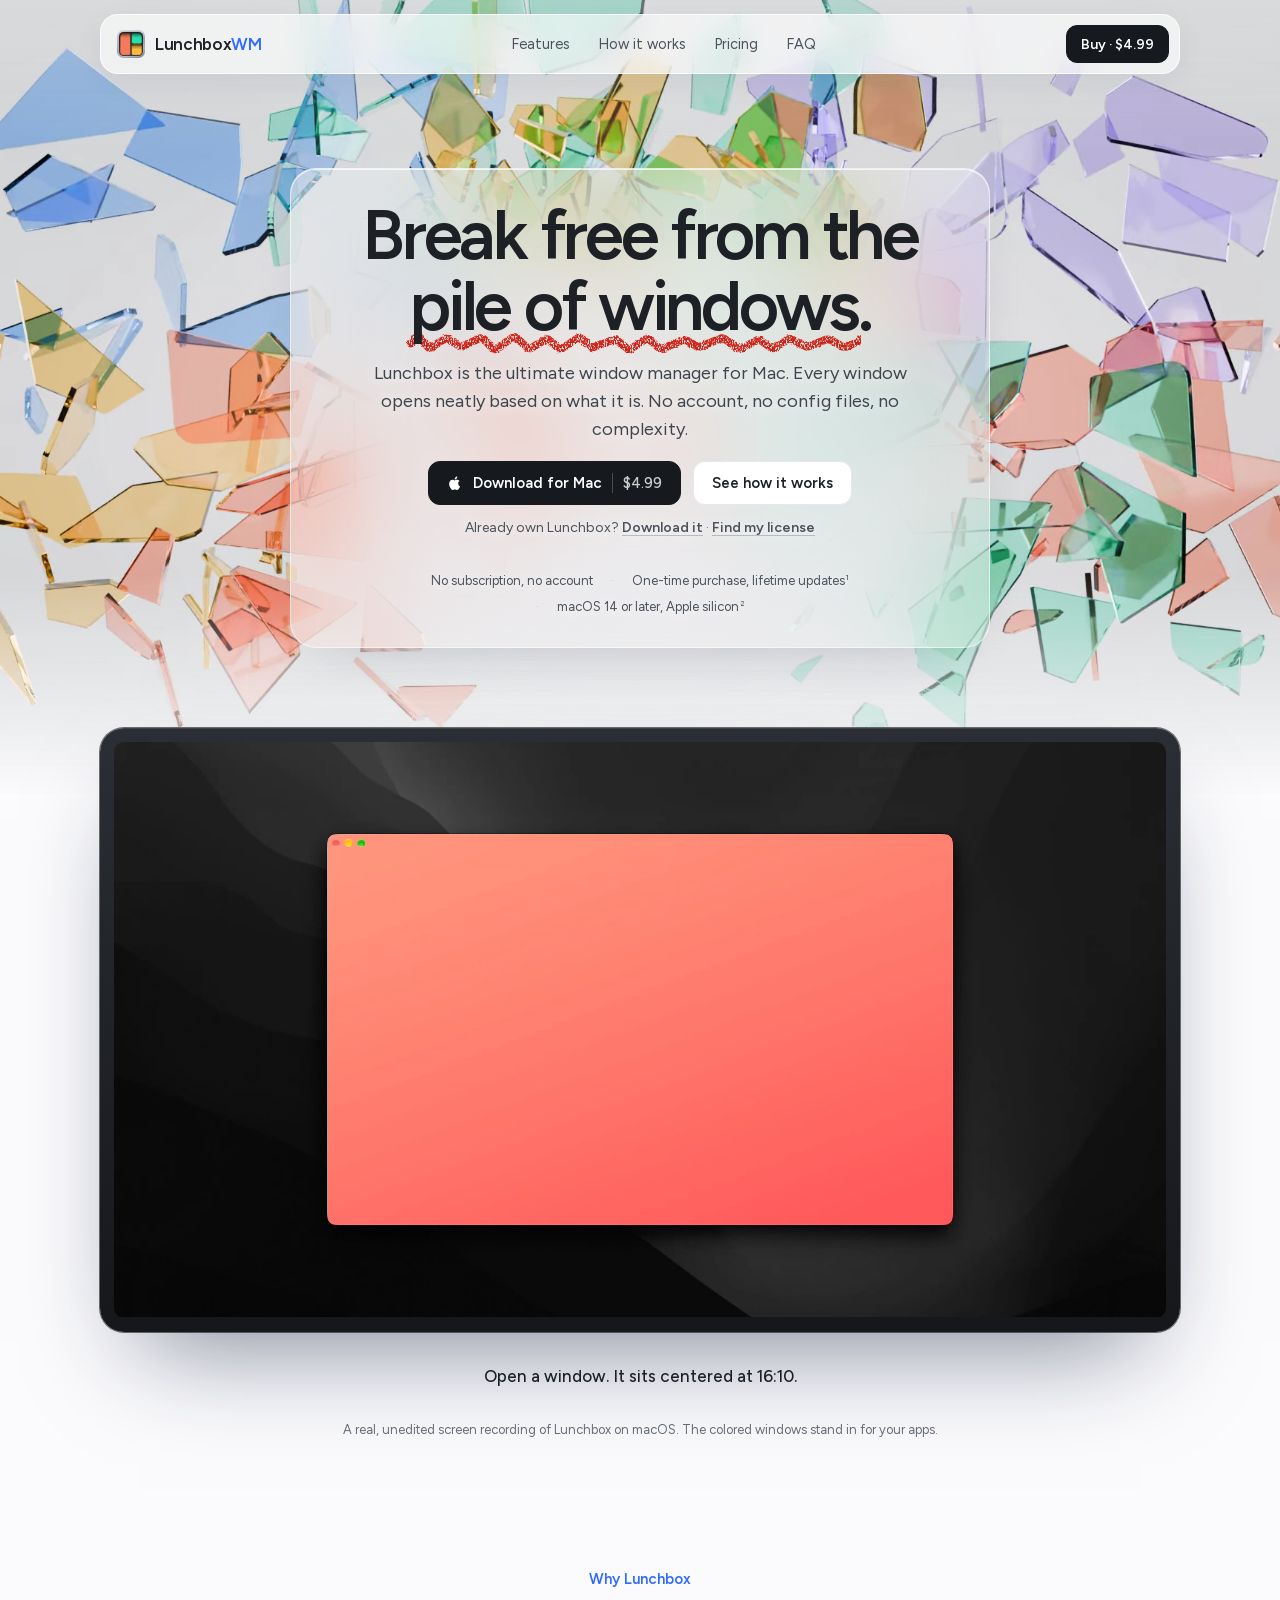
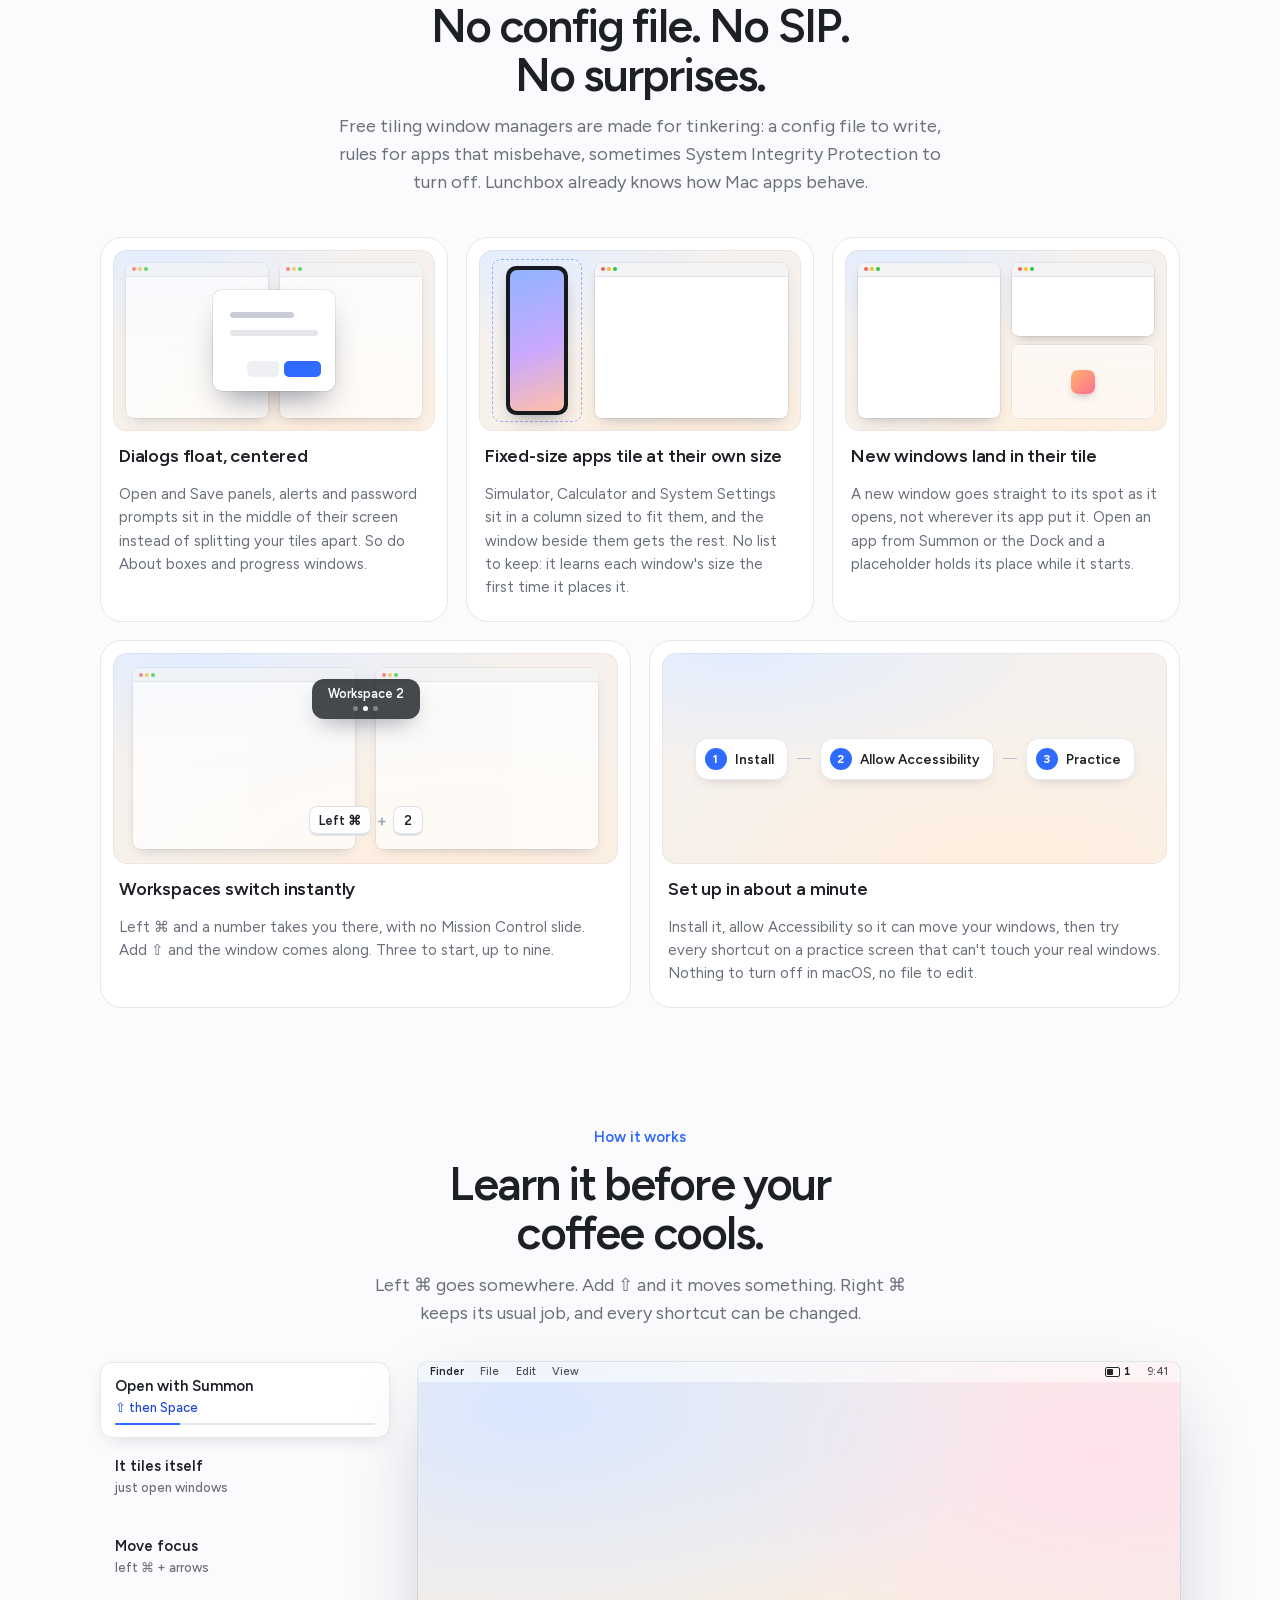
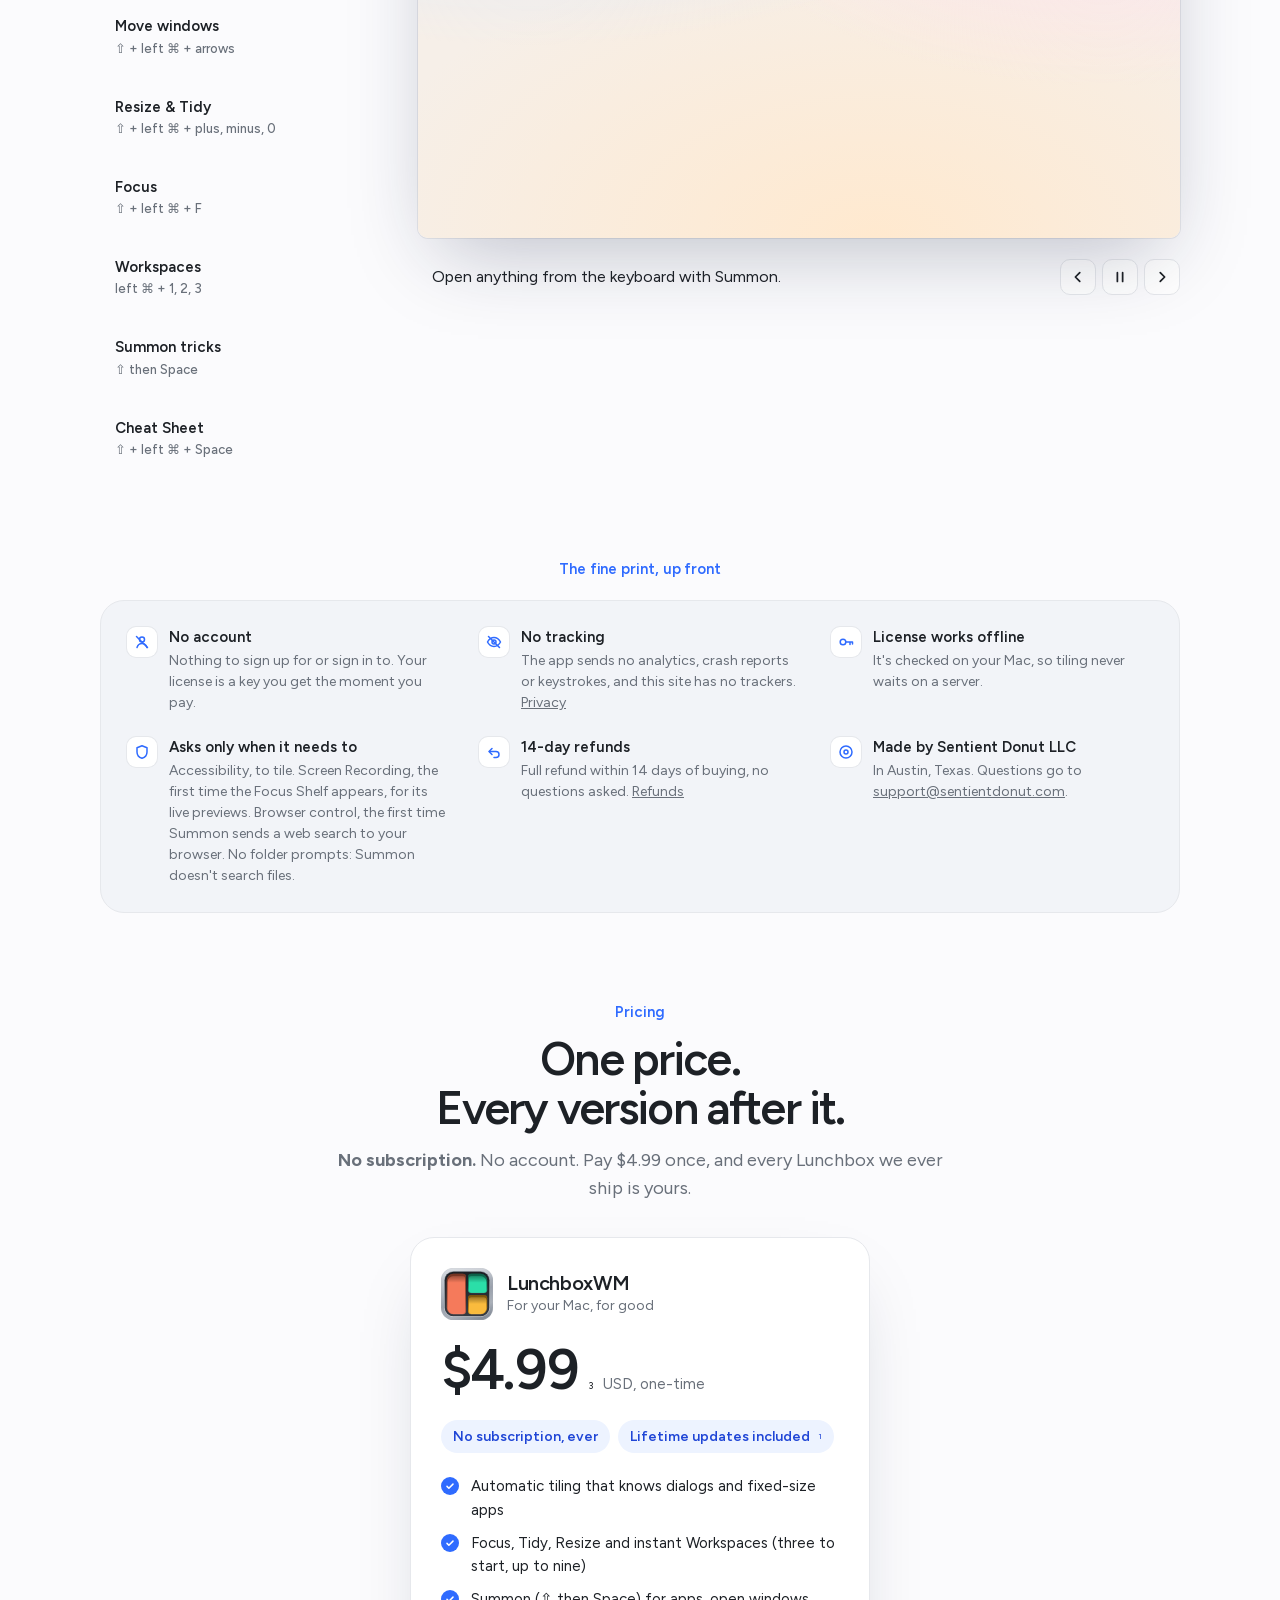
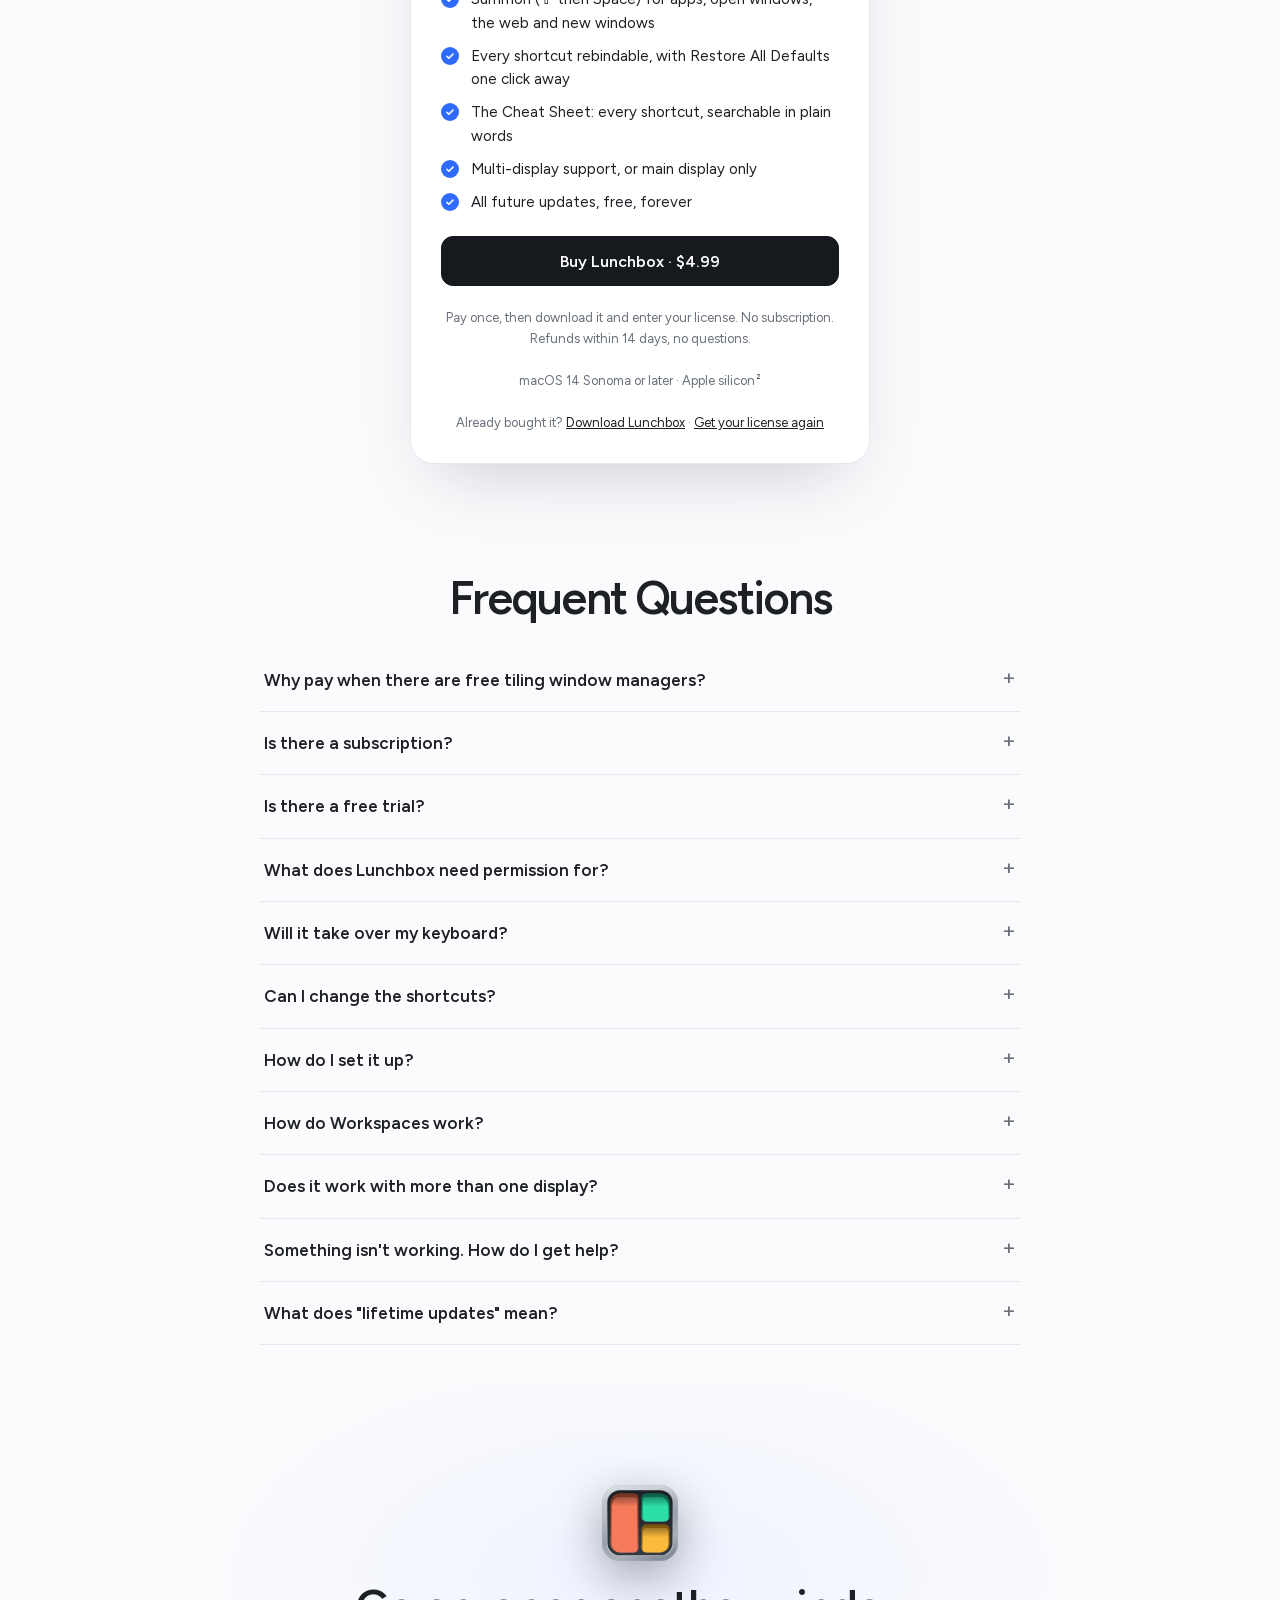
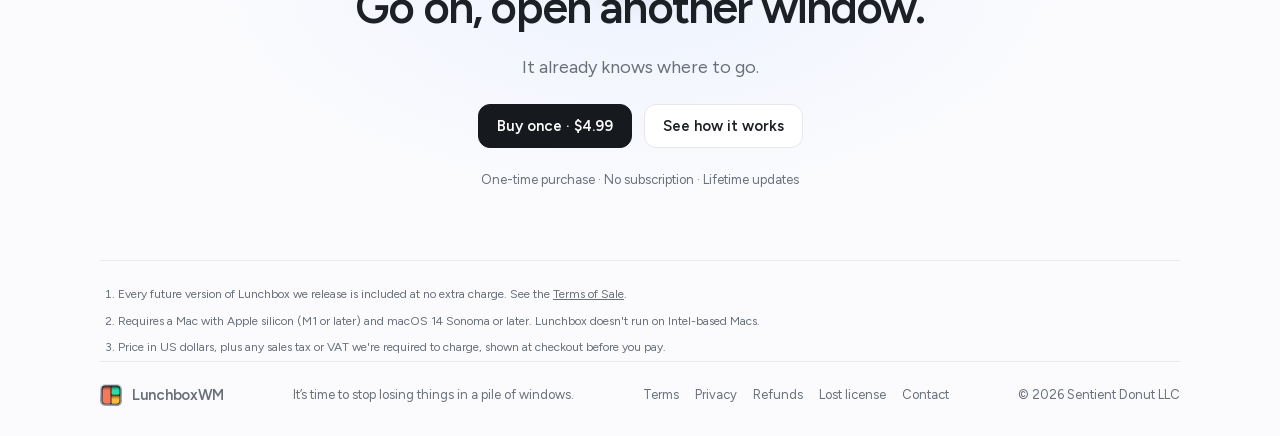
==== commit 7e680795: "Site's hero reel: a new take on 1.2.3, nothing cut off on the left A fresh real, unedited recording " ====
--- a/site/index.html
+++ b/site/index.html
@@ -238,7 +238,7 @@
   padding: clamp(6px, 1.1vw, 14px); background: linear-gradient(180deg, #2b2e34, #15171b);
   box-shadow: 0 0 0 1px rgba(0,0,0,.55), inset 0 1px 0 rgba(255,255,255,.09), 0 50px 100px -40px rgba(20,30,60,.55);
 }
-.display video { display: block; width: 100%; max-width: 100%; aspect-ratio: 16 / 9; border-radius: clamp(6px, .9vw, 10px); background: #141518; object-fit: cover; }
+.display video { display: block; width: 100%; max-width: 100%; aspect-ratio: 1920 / 1050; border-radius: clamp(6px, .9vw, 10px); background: #141518; object-fit: cover; }
 .display .toggle {
   position: absolute; right: clamp(14px, 2vw, 26px); bottom: clamp(14px, 2vw, 26px); width: 34px; height: 34px;
   border-radius: 50%; border: 0; cursor: pointer; display: grid; place-items: center;
@@ -541,10 +541,10 @@
 
   <section class="showcase" aria-label="Lunchbox in action">
     <div class="display" id="display">
-      <video id="reel" muted loop playsinline preload="auto" poster="media/hero.jpg?v=1.2" aria-label="Screen recording: three windows open and tile, the third beneath the second, then move, resize, focus, hide and close with Lunchbox's shortcuts">
+      <video id="reel" muted loop playsinline preload="auto" poster="media/hero.jpg?v=1.2.3" aria-label="Screen recording: three windows open and tile, the third beneath the second, then move, resize, focus, hide and close with Lunchbox's shortcuts">
         <!-- ?v= changes with each new recording, so a cached old take never plays under the new captions. -->
-        <source src="media/hero.webm?v=1.2" type="video/webm">
-        <source src="media/hero.mp4?v=1.2" type="video/mp4">
+        <source src="media/hero.webm?v=1.2.3" type="video/webm">
+        <source src="media/hero.mp4?v=1.2.3" type="video/mp4">
       </video>
       <button class="toggle" id="reel-toggle" type="button" aria-label="Pause the recording"><svg viewBox="0 0 16 16"><path id="reel-icon" d="M5 3v10M11 3v10" fill="none" stroke="currentColor" stroke-width="2.2" stroke-linecap="round"/></svg></button>
     </div>
@@ -787,19 +787,19 @@
   // by the time they press.
   const BEATS = [
     { t: 0, keys: [], cap: "An empty Workspace on a real Mac." },
-    { t: 1.05, keys: [], cap: "Open a window. It sits centered at 16:10." },
-    { t: 2.85, keys: [], cap: "Open another and they share the screen." },
-    { t: 4.6, keys: [], cap: "A third goes beneath the second." },
-    { t: 6.73, keys: ["⌘", "←"], cap: "Move focus with ⌘ and an arrow." },
-    { t: 7.93, keys: ["⇧", "⌘", "→"], cap: "Add ⇧ to carry the window. It stacks, then passes." },
-    { t: 10.83, keys: ["⇧", "⌘", "+"], cap: "Give it more room." },
-    { t: 12.73, keys: ["⇧", "⌘", "0"], cap: "Tidy evens everything out." },
-    { t: 14.14, keys: ["⇧", "⌘", "F"], cap: "Focus. The others wait on the Shelf." },
-    { t: 16.42, keys: ["⇧", "⌘", "F"], cap: "Press it again and they come back." },
-    { t: 17.82, keys: ["⇧", "⌘", "H"], cap: "Hide tucks a window out of sight." },
-    { t: 19.74, keys: ["⇧", "⌘", "⌫"], cap: "Close it, and the rest re-tile." },
+    { t: 0.93, keys: [], cap: "Open a window. It sits centered at 16:10." },
+    { t: 2.7, keys: [], cap: "Open another and they share the screen." },
+    { t: 4.52, keys: [], cap: "A third goes beneath the second." },
+    { t: 6.62, keys: ["⌘", "←"], cap: "Move focus with ⌘ and an arrow." },
+    { t: 7.81, keys: ["⇧", "⌘", "→"], cap: "Add ⇧ to carry the window. It stacks, then passes." },
+    { t: 10.71, keys: ["⇧", "⌘", "+"], cap: "Give it more room." },
+    { t: 12.62, keys: ["⇧", "⌘", "0"], cap: "Tidy evens everything out." },
+    { t: 14.01, keys: ["⇧", "⌘", "F"], cap: "Focus. The others wait on the Shelf." },
+    { t: 16.29, keys: ["⇧", "⌘", "F"], cap: "Press it again and they come back." },
+    { t: 17.72, keys: ["⇧", "⌘", "H"], cap: "Hide tucks a window out of sight." },
+    { t: 19.61, keys: ["⇧", "⌘", "⌫"], cap: "Close it, and the rest re-tile." },
   ];
-  const PRESSES = [6.95, 8.15, 9.65, 11.05, 11.85, 12.95, 14.36, 16.64, 18.04, 19.96, 21.25];
+  const PRESSES = [6.84, 8.03, 9.53, 10.93, 11.73, 12.84, 14.23, 16.51, 17.94, 19.83, 21.13];
 
   const video = document.getElementById("reel");
   const display = document.getElementById("display");
@@ -861,7 +861,7 @@
   // The first play opens on the eye-catching part, the third window settled beneath the
   // second just before focus moves (the poster is this frame); after that the loop starts
   // from the empty desktop as usual.
-  const START = 5.6;
+  const START = 5.5;
   const startAtHook = () => { try { video.currentTime = START; } catch (e) {} };
   if (video.readyState >= 1) startAtHook(); else video.addEventListener("loadedmetadata", startAtHook, { once: true });
   video.addEventListener("seeked", () => { lastT = video.currentTime; syncCaptions(); });
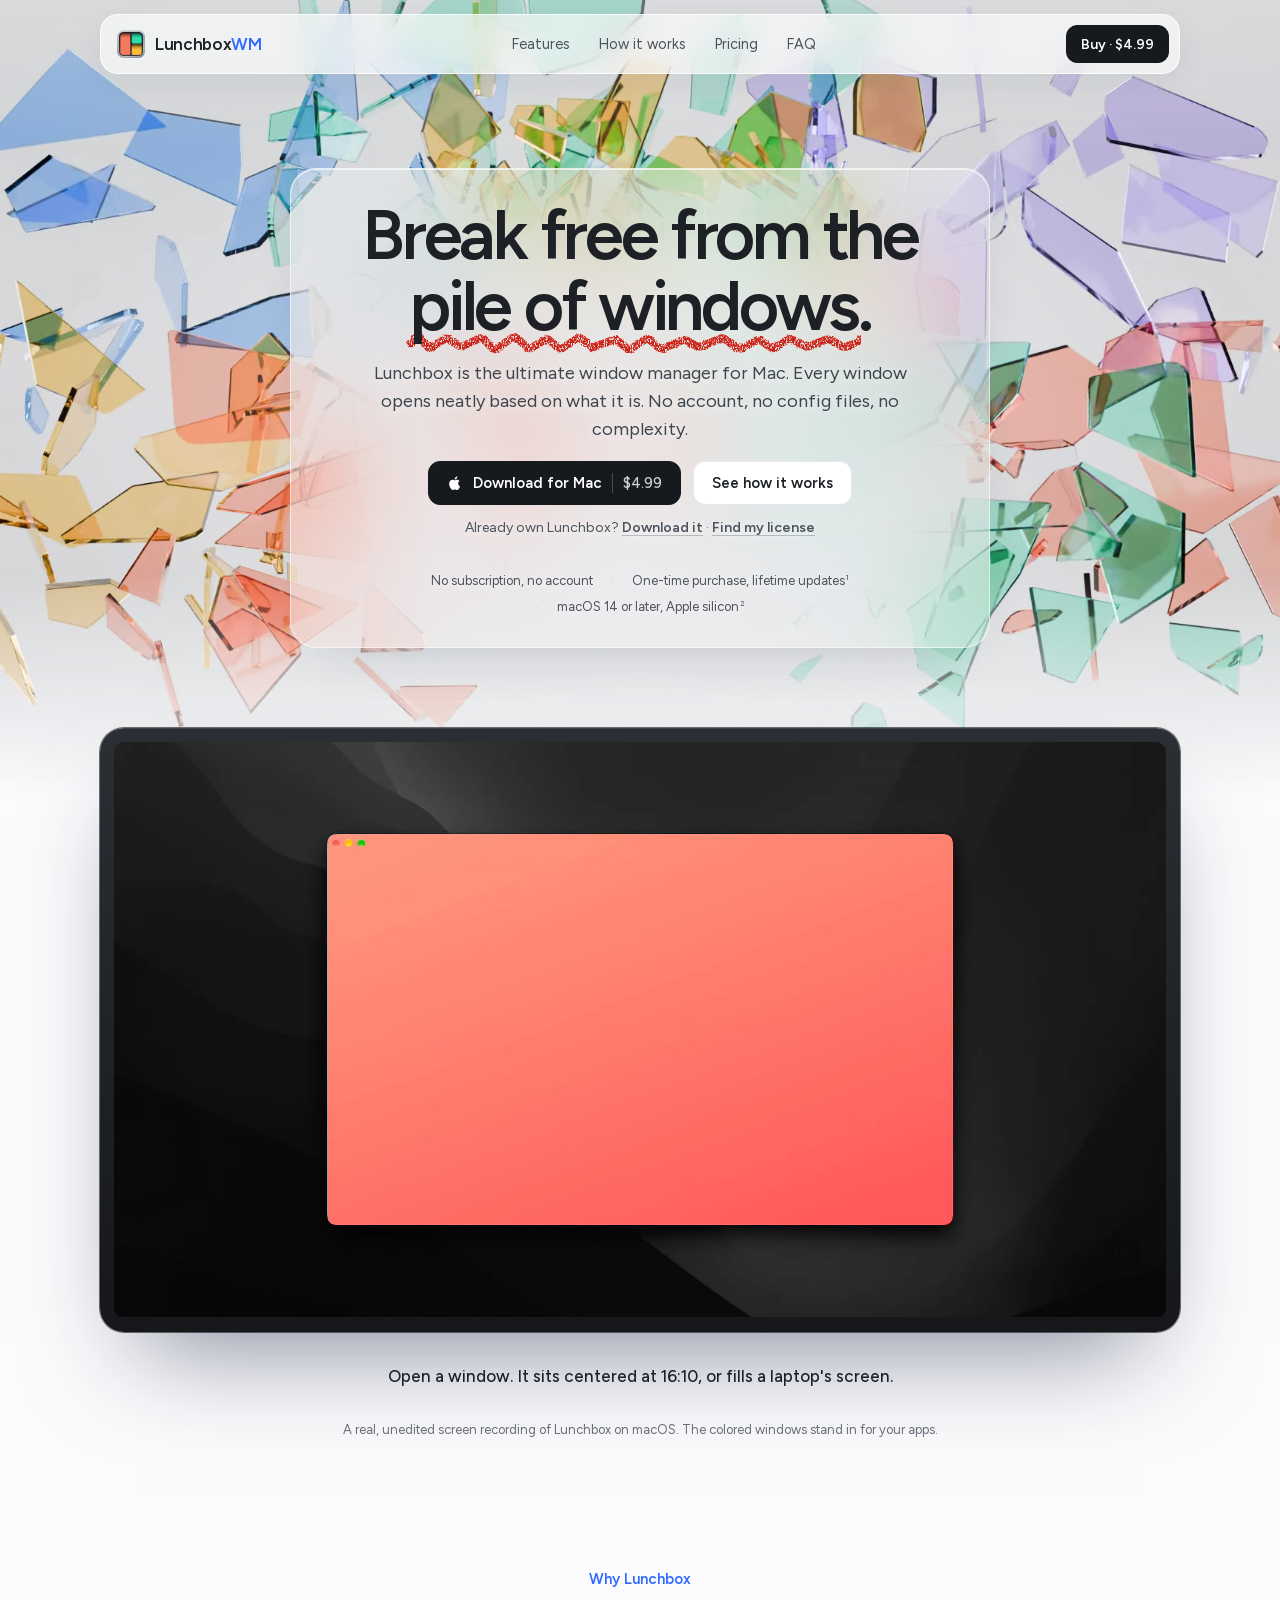
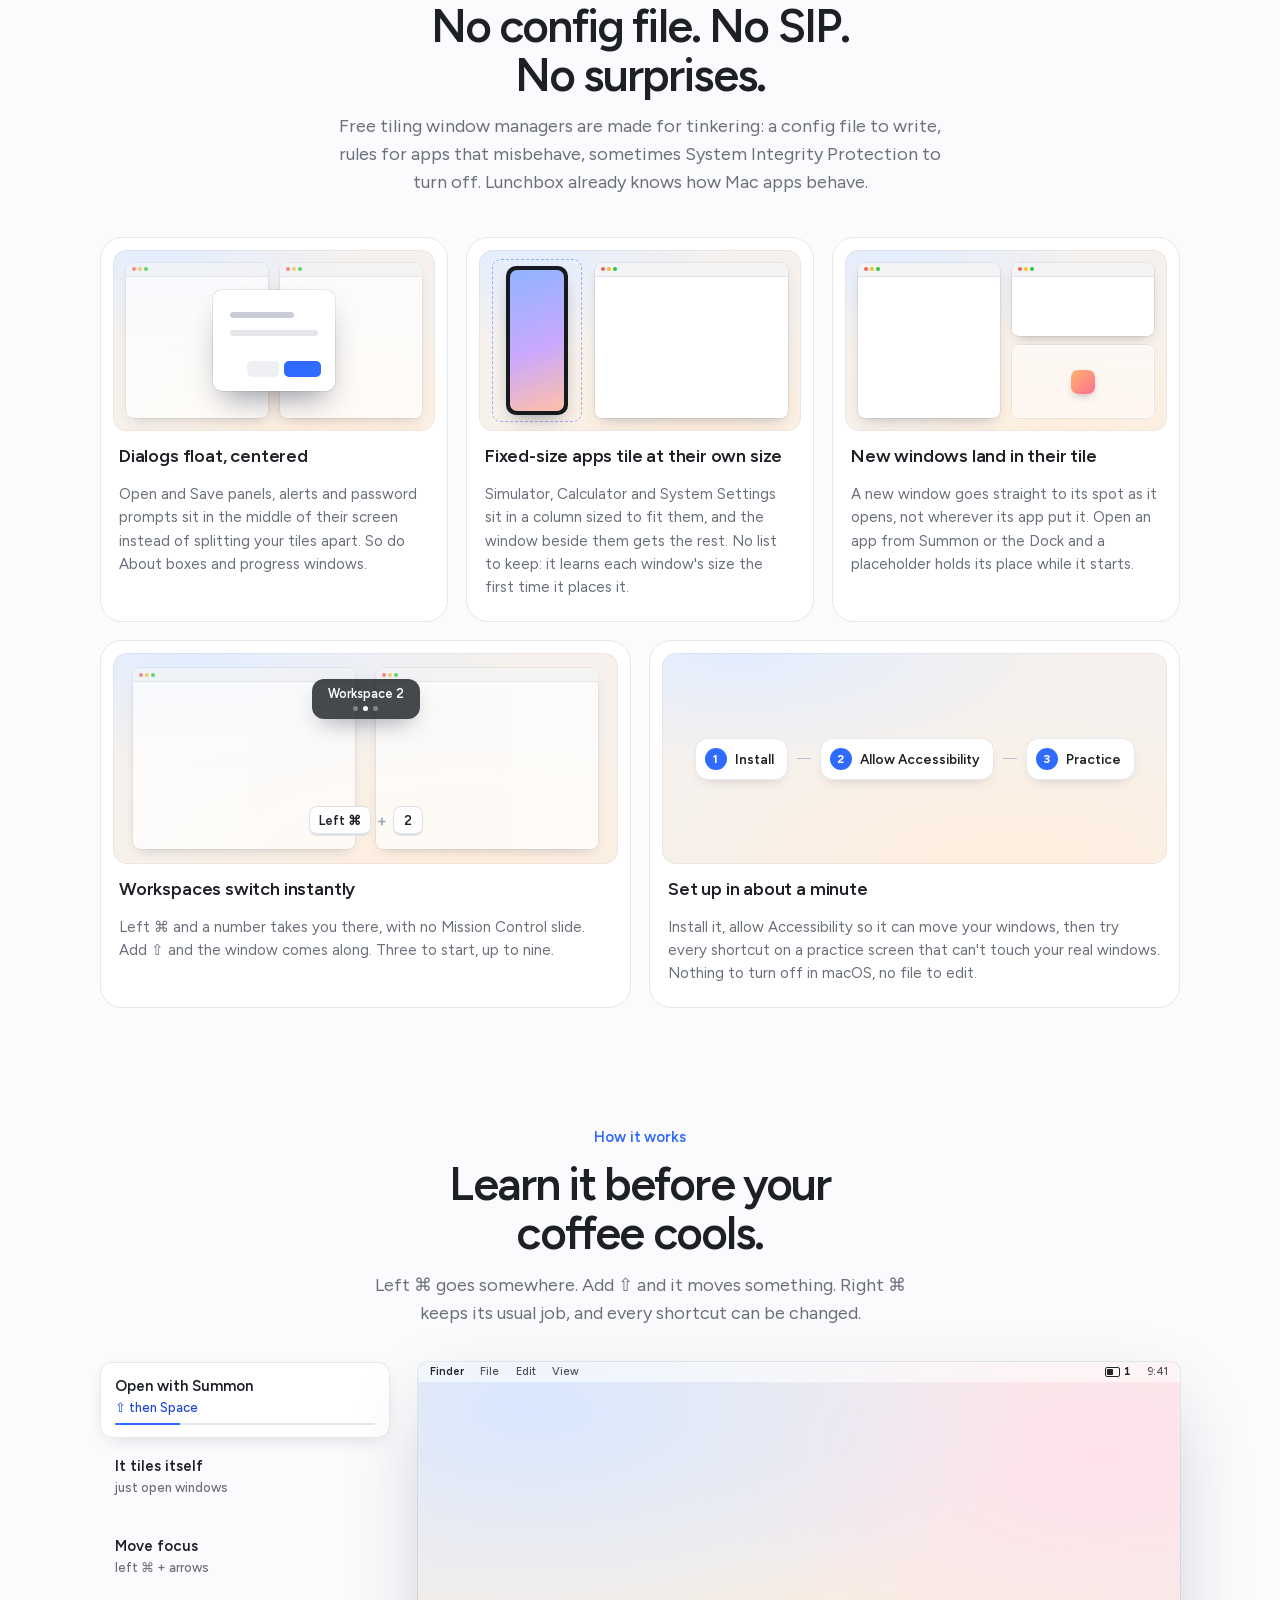
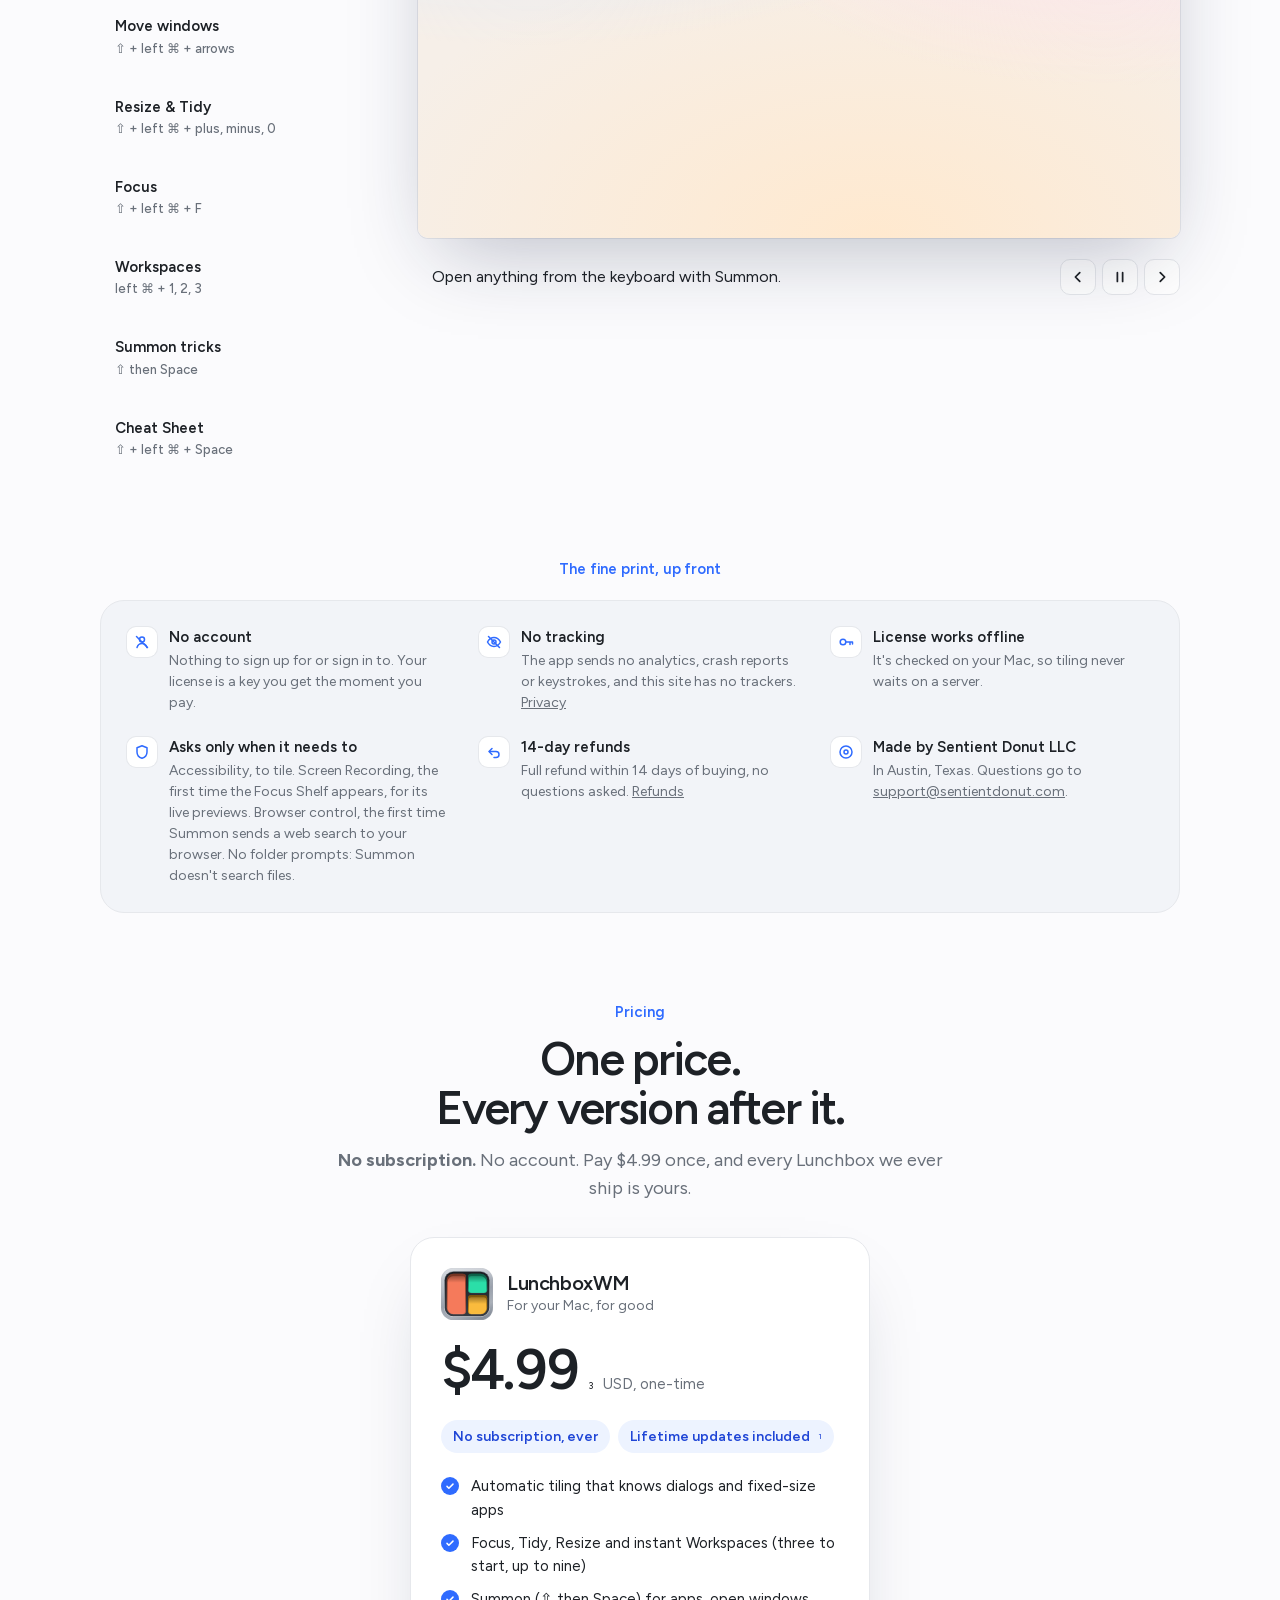
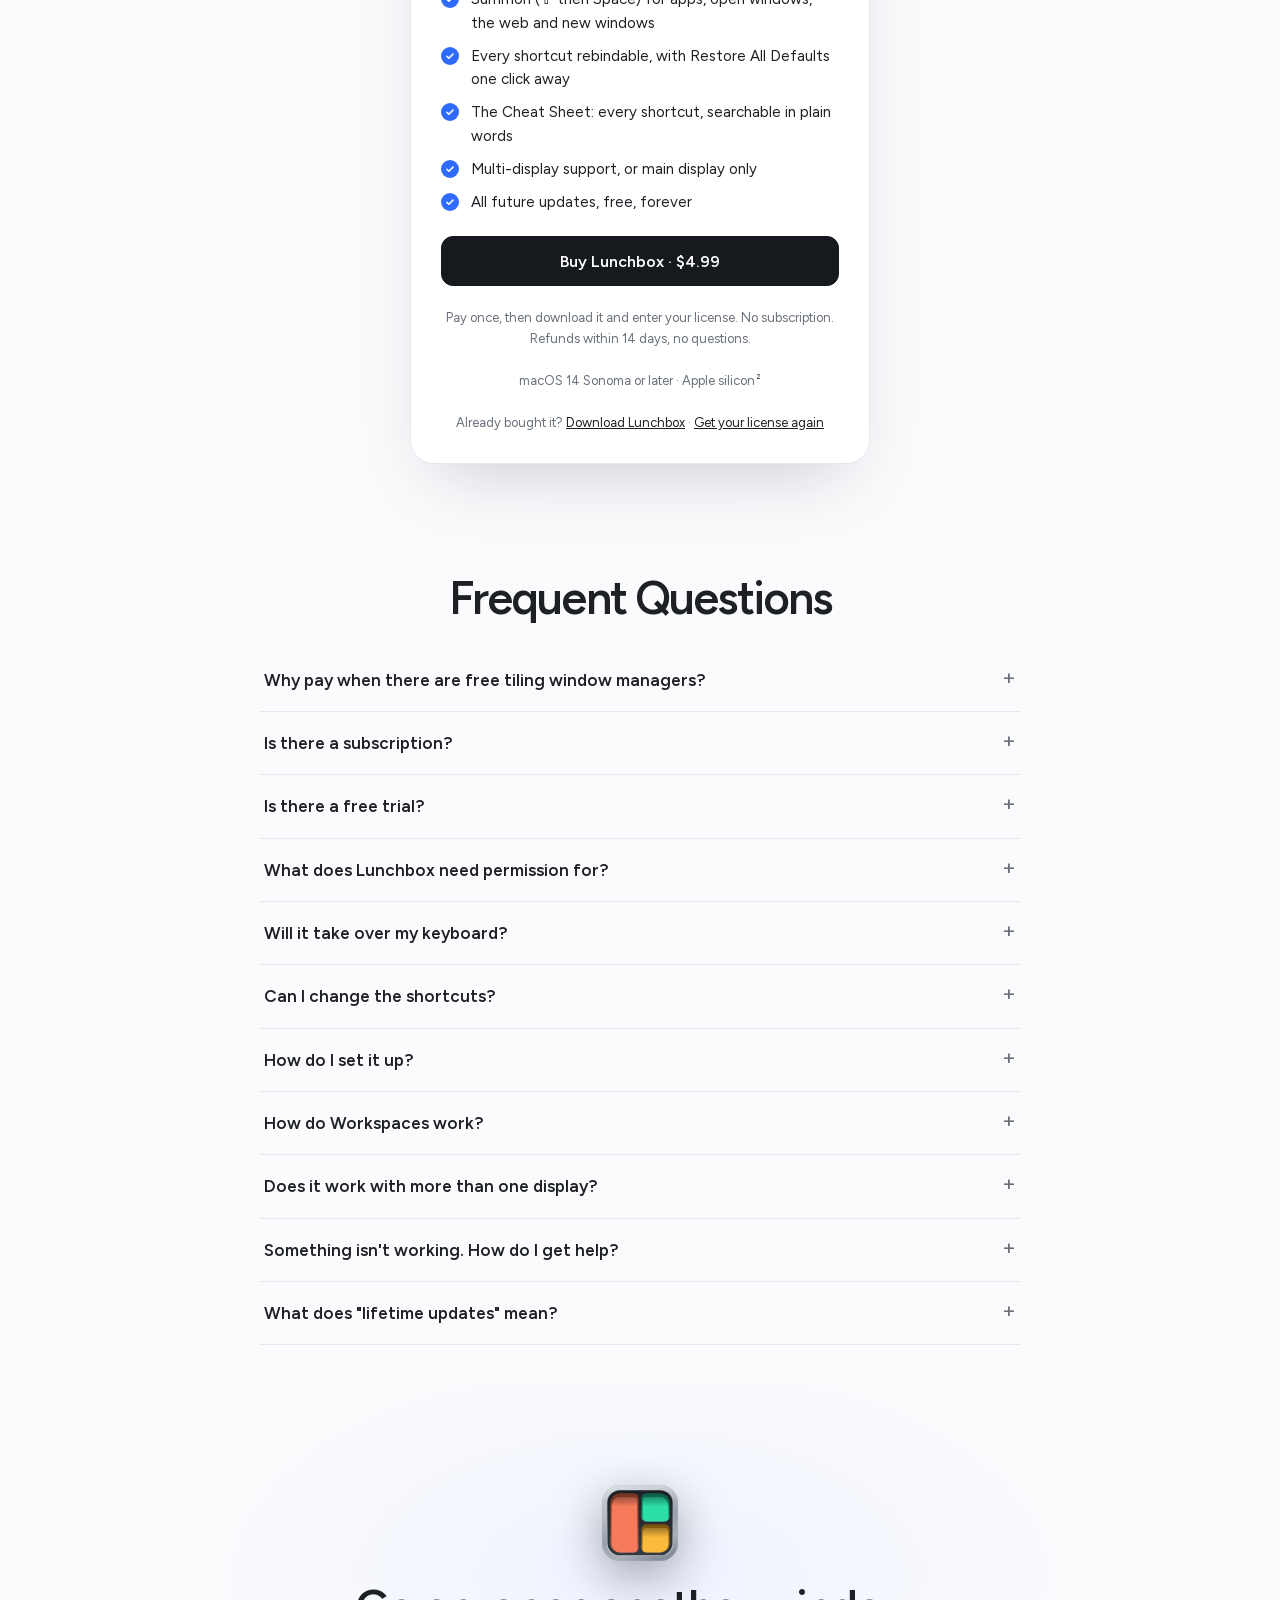
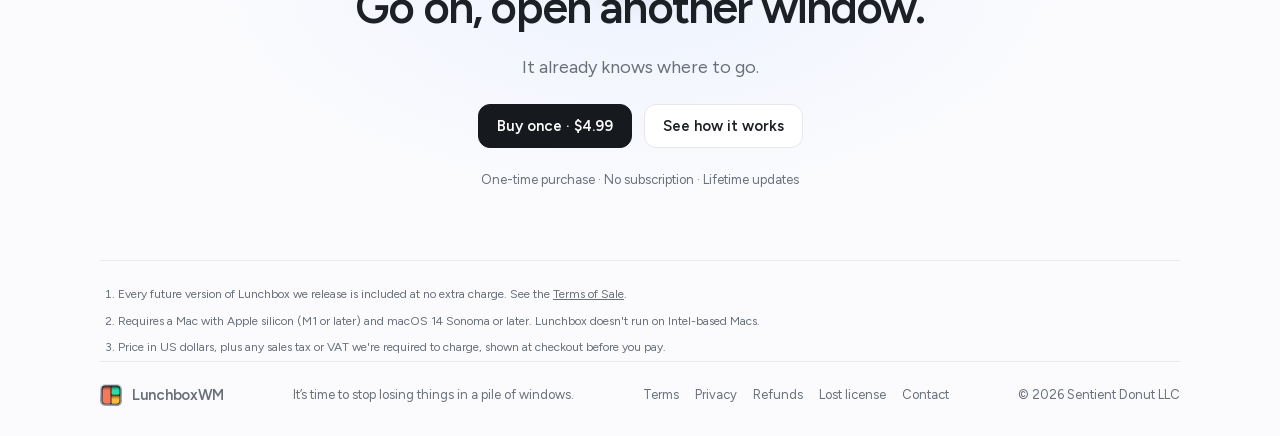
==== commit 5e3d66b9: "A lone window fills a laptop's screen; on a big display it stays centered at 16:10, never under 1440" ====
--- a/site/index.html
+++ b/site/index.html
@@ -787,7 +787,7 @@
   // by the time they press.
   const BEATS = [
     { t: 0, keys: [], cap: "An empty Workspace on a real Mac." },
-    { t: 0.93, keys: [], cap: "Open a window. It sits centered at 16:10." },
+    { t: 0.93, keys: [], cap: "Open a window. It sits centered at 16:10, or fills a laptop's screen." },
     { t: 2.7, keys: [], cap: "Open another and they share the screen." },
     { t: 4.52, keys: [], cap: "A third goes beneath the second." },
     { t: 6.62, keys: ["⌘", "←"], cap: "Move focus with ⌘ and an arrow." },
@@ -983,7 +983,7 @@
       { win: { A: R.single }, focus: "A", keys: ["↩"], cap: "↩ opens it, already tiled and focused." },
     ]},
     { title: "It tiles itself", hint: "just open windows", steps: [
-      { win: { A: R.single }, focus: "A", keys: [], cap: "One window sits centered at a calm 16:10. Never stretched edge to edge." },
+      { win: { A: R.single }, focus: "A", keys: [], cap: "One window sits centered at a calm 16:10. On a laptop, it gets the whole screen." },
       { win: { A: R.halfL, B: R.halfR }, focus: "B", keys: [], cap: "Open a second and they share the screen." },
       { win: { A: R.halfL, B: R.gTR, C: R.gBR }, focus: "C", keys: [], cap: "A third goes beneath the second. The first keeps its half." },
       { win: { A: R.gTL, D: R.gBL, B: R.gTR, C: R.gBR }, focus: "D", keys: [], cap: "A fourth goes beneath the first: a 2×2 grid, and nothing crossed the screen." },
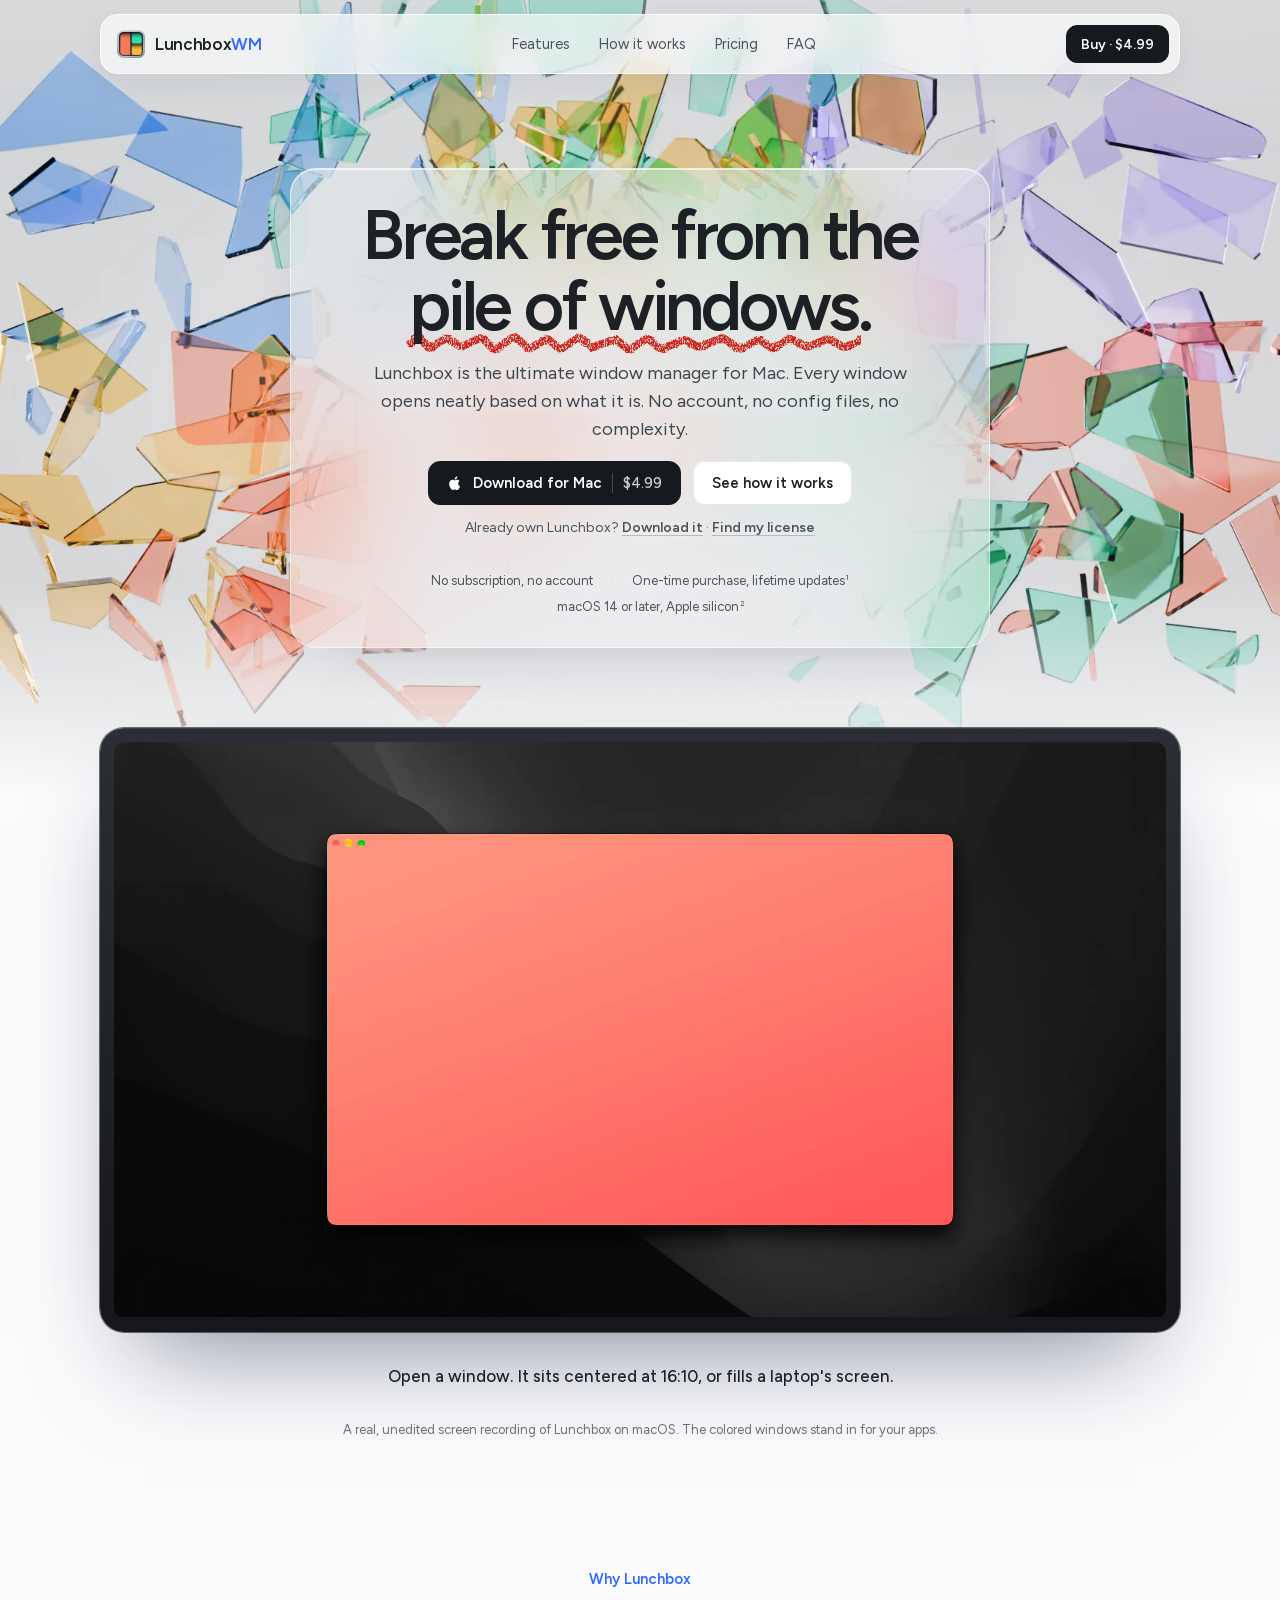
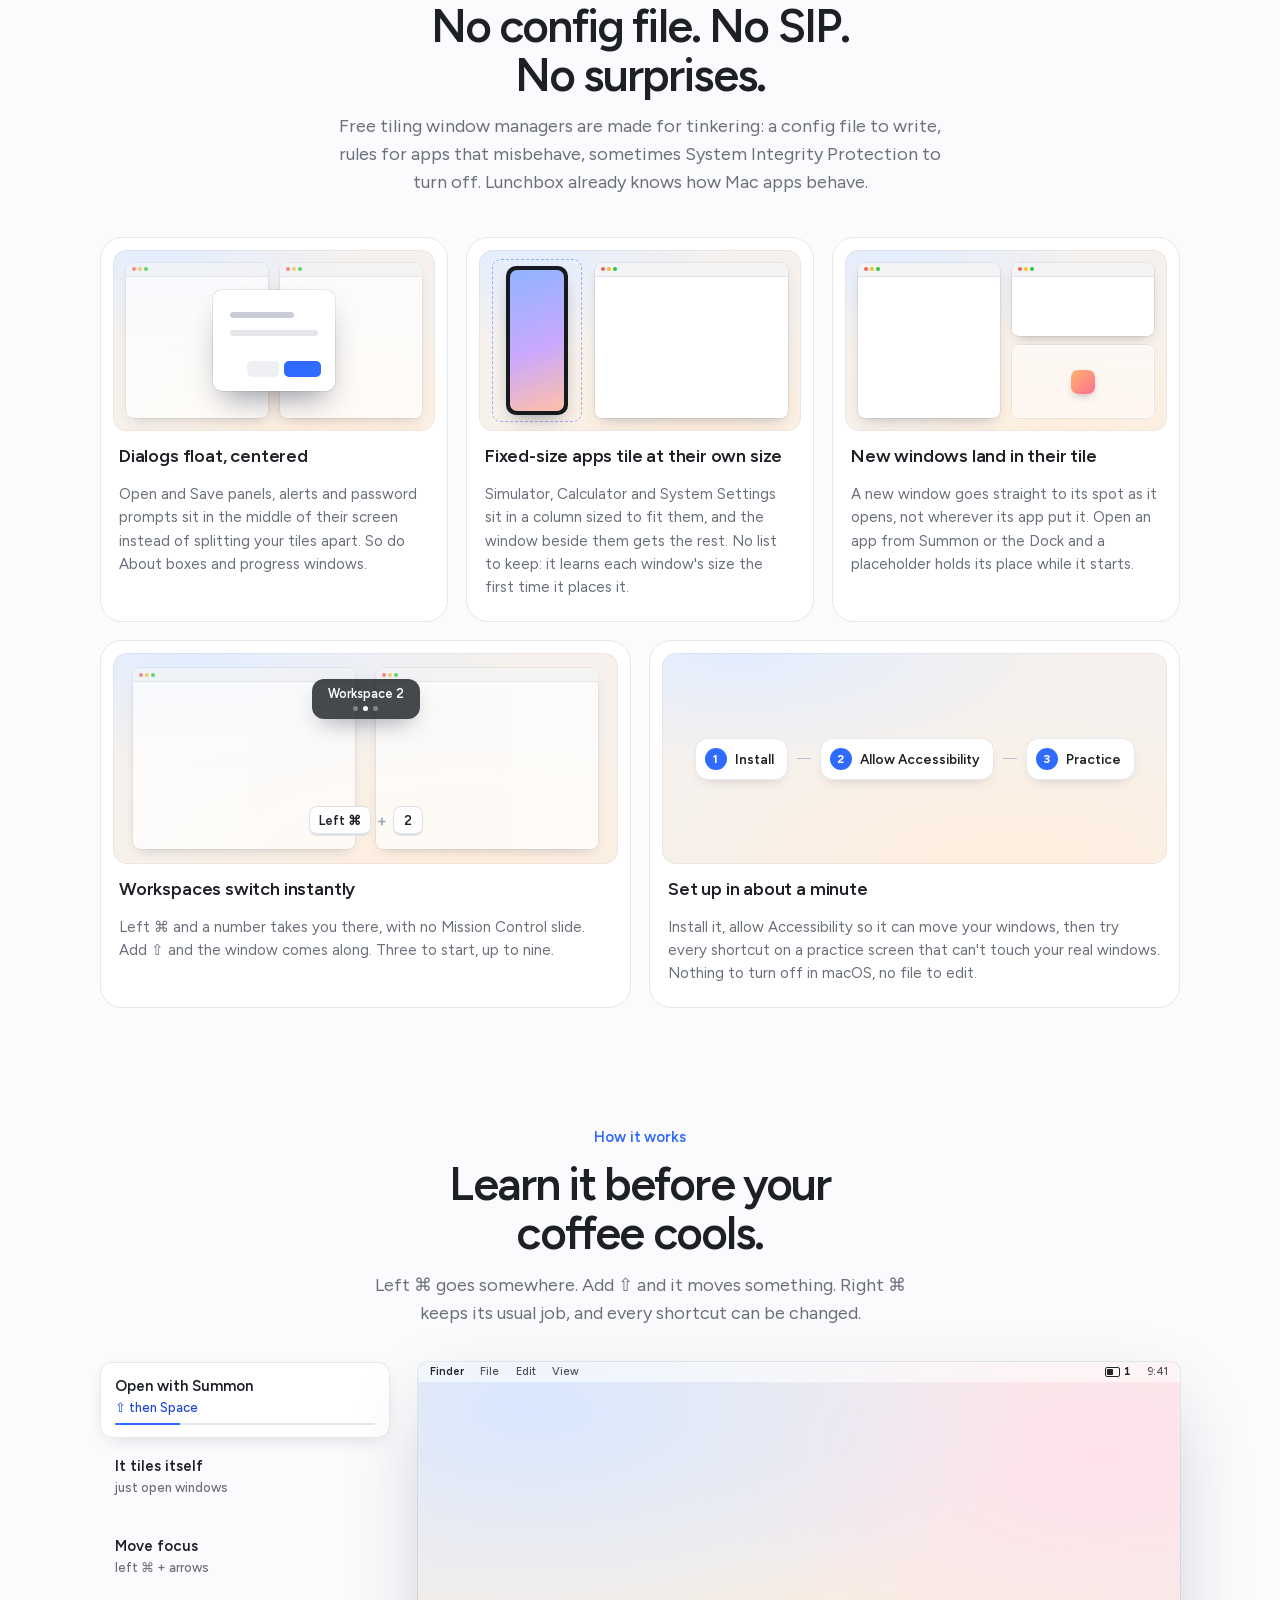
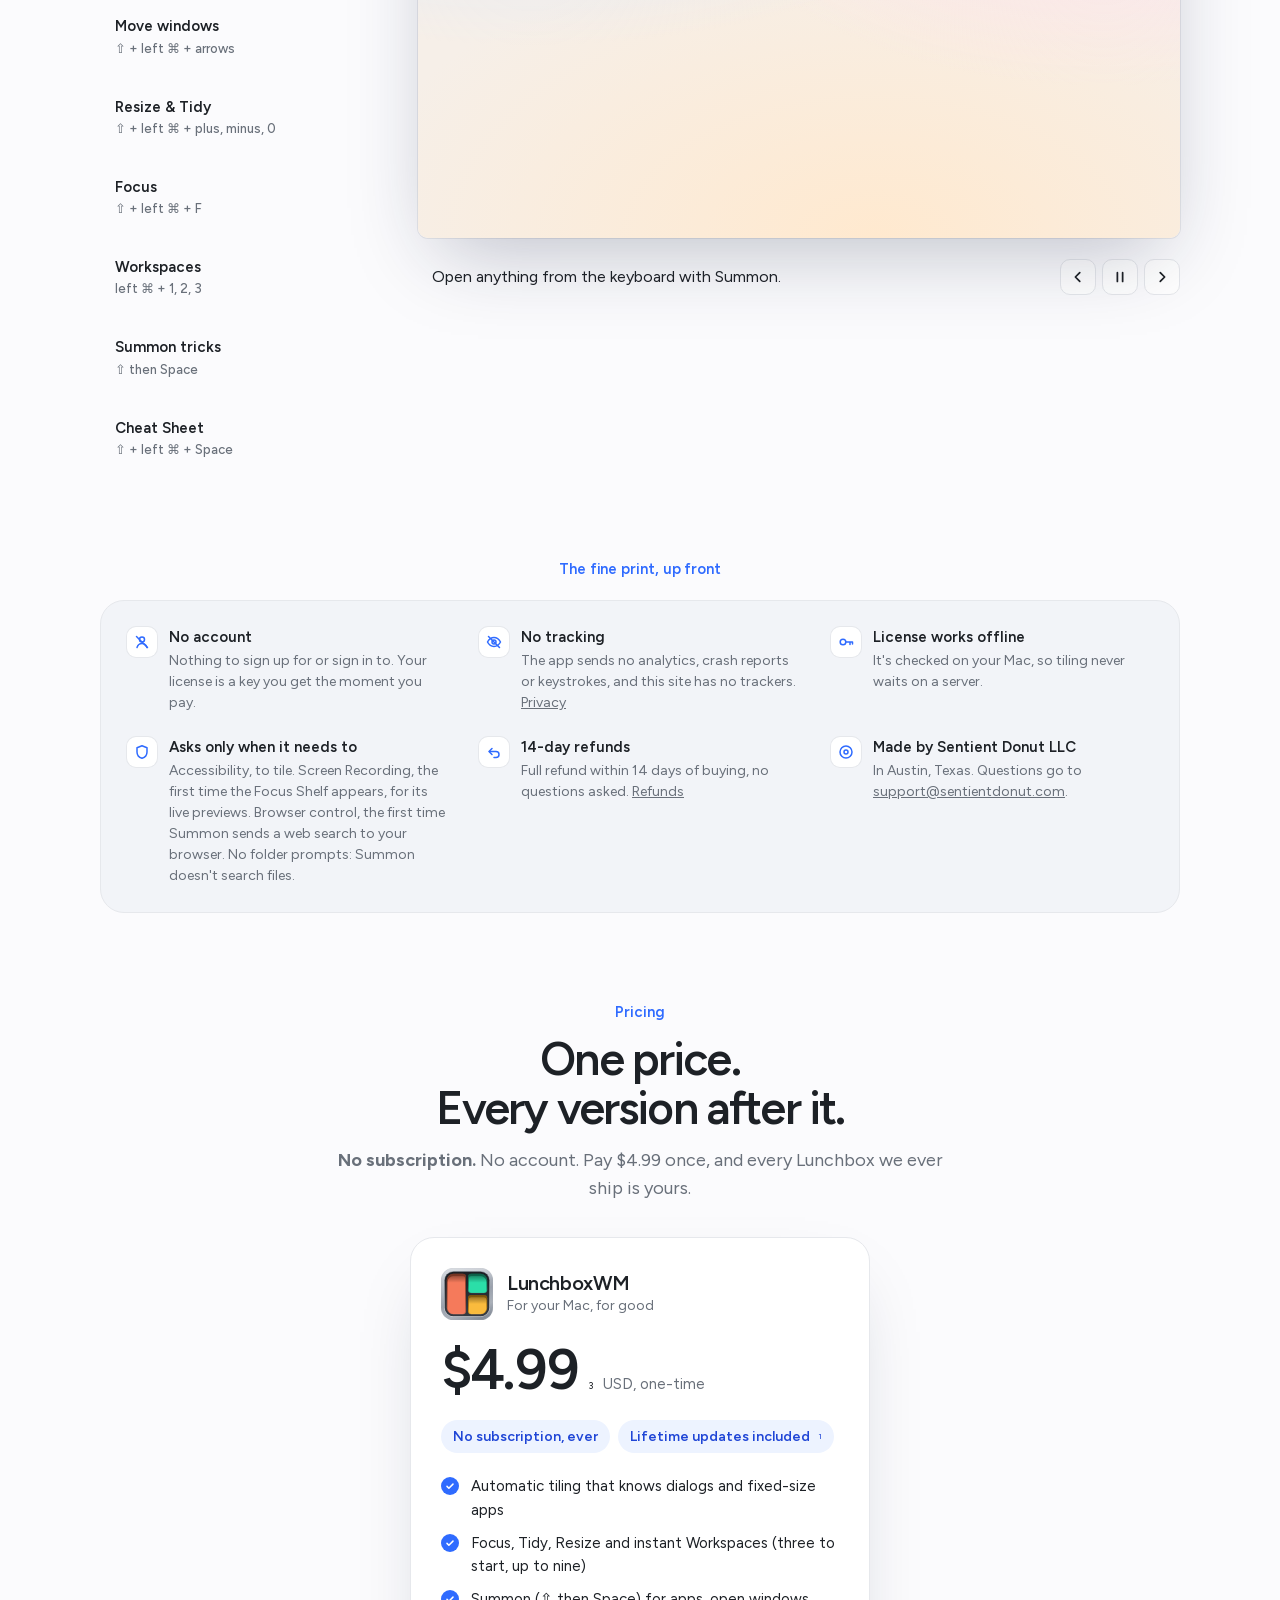
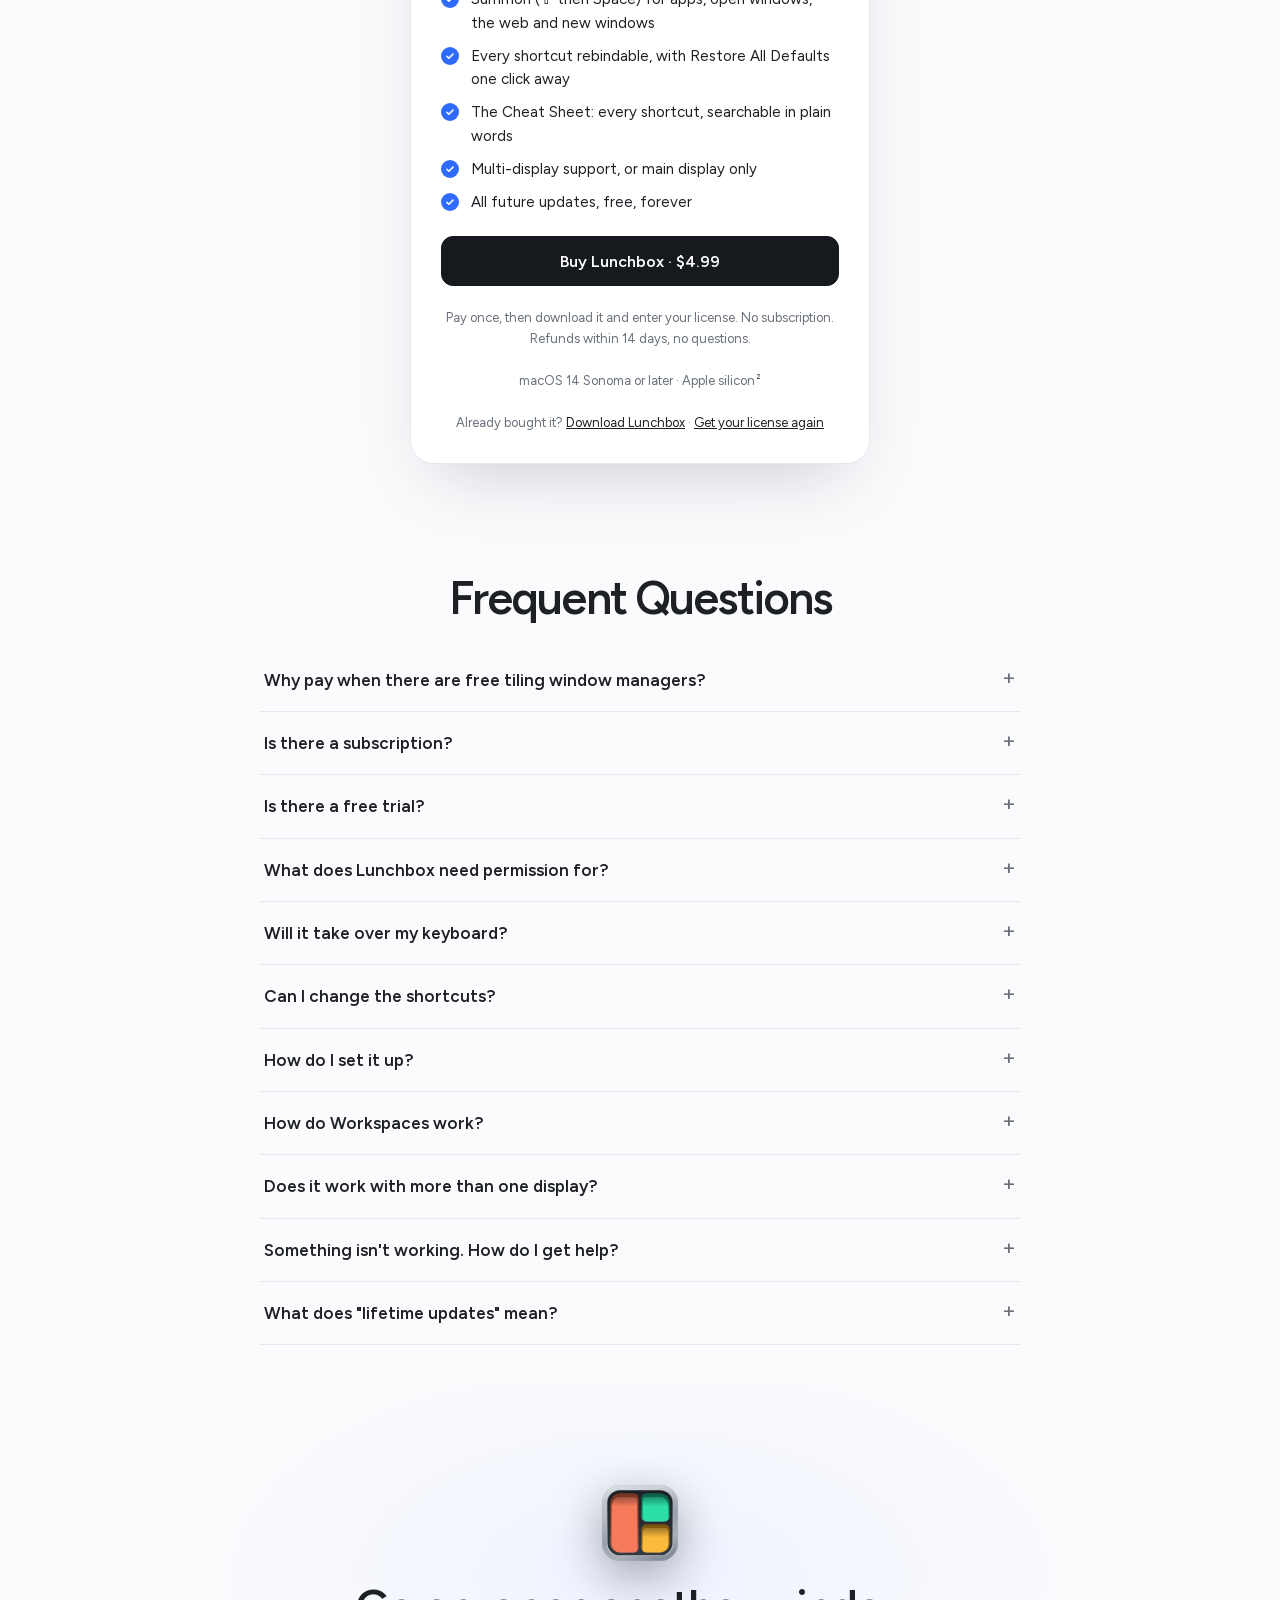
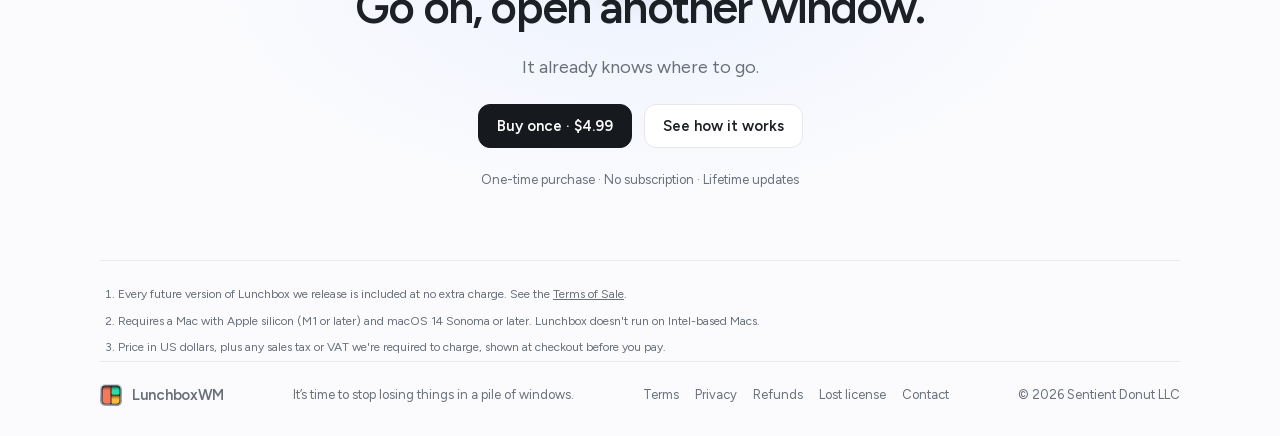
==== commit 9bcd7f91: "⌘⇧← and → never stack a window: one press takes it past its neighbor, and a stack left with room bes" ====
--- a/site/index.html
+++ b/site/index.html
@@ -915,7 +915,6 @@
     f1: [1.5, 2, 23.13, 96], f2: [26.13, 2, 23.13, 96], f3: [50.75, 2, 23.13, 96], f4: [75.38, 2, 23.13, 96],
     s1: [3, 14, 16, 15], s2: [3, 36, 16, 15], s3: [3, 58, 16, 15],
     gTL: [1.5, 2, 47.75, 47.25], gBL: [1.5, 50.75, 47.75, 47.25], gTR: [50.75, 2, 47.75, 47.25], gBR: [50.75, 50.75, 47.75, 47.25],
-    l3a: [1.5, 2, 47.75, 29.67], l3b: [1.5, 35.17, 47.75, 29.67], l3c: [1.5, 68.33, 47.75, 29.67],
   };
   // The fourth window makes a 2×2 grid: two columns of two.
   const four = { A: R.gTL, B: R.gBL, C: R.gTR, D: R.gBR };
@@ -996,10 +995,9 @@
     { title: "Move windows", hint: "⇧ + left ⌘ + arrows", steps: [
       { win: four, focus: "D", keys: [], cap: "Add ⇧ to carry the focused window with you." },
       { win: { A: R.c1t, B: R.c1b, D: R.c2, C: R.c3 }, focus: "D", keys: ["⇧", "Left ⌘", "←"], cap: "Out of its stack, it gets a column of its own." },
-      { win: { A: R.l3a, B: R.l3b, D: R.l3c, C: R.halfR }, focus: "D", keys: ["⇧", "Left ⌘", "←"], cap: "On its own, it joins the stack beside it." },
-      { win: { D: R.c1, A: R.c2t, B: R.c2b, C: R.c3 }, focus: "D", keys: ["⇧", "Left ⌘", "←"], cap: "Press again and it moves past." },
-      { win: { A: R.l3a, B: R.l3b, D: R.l3c, C: R.halfR }, focus: "D", keys: ["⇧", "Left ⌘", "→"], cap: "Any layout is a few presses away." },
-      { win: { A: R.l3a, D: R.l3b, B: R.l3c, C: R.halfR }, focus: "D", keys: ["⇧", "Left ⌘", "↑"], cap: "↑ and ↓ swap places in a stack." },
+      { win: { D: R.c1, A: R.c2t, B: R.c2b, C: R.c3 }, focus: "D", keys: ["⇧", "Left ⌘", "←"], cap: "On its own, one press takes it past its neighbor." },
+      { win: { A: R.c1t, B: R.c1b, D: R.c2, C: R.c3 }, focus: "D", keys: ["⇧", "Left ⌘", "→"], cap: "It never stacks, so nothing stretches across the screen." },
+      { win: { A: R.c1b, B: R.c1t, D: R.c2, C: R.c3 }, focus: "A", keys: ["⇧", "Left ⌘", "↓"], cap: "↑ and ↓ swap places in a stack." },
     ]},
     { title: "Resize & Tidy", hint: "⇧ + left ⌘ + plus, minus, 0", steps: [
       { win: four, focus: "B", keys: [], cap: "Give the focused window more room when it needs it." },
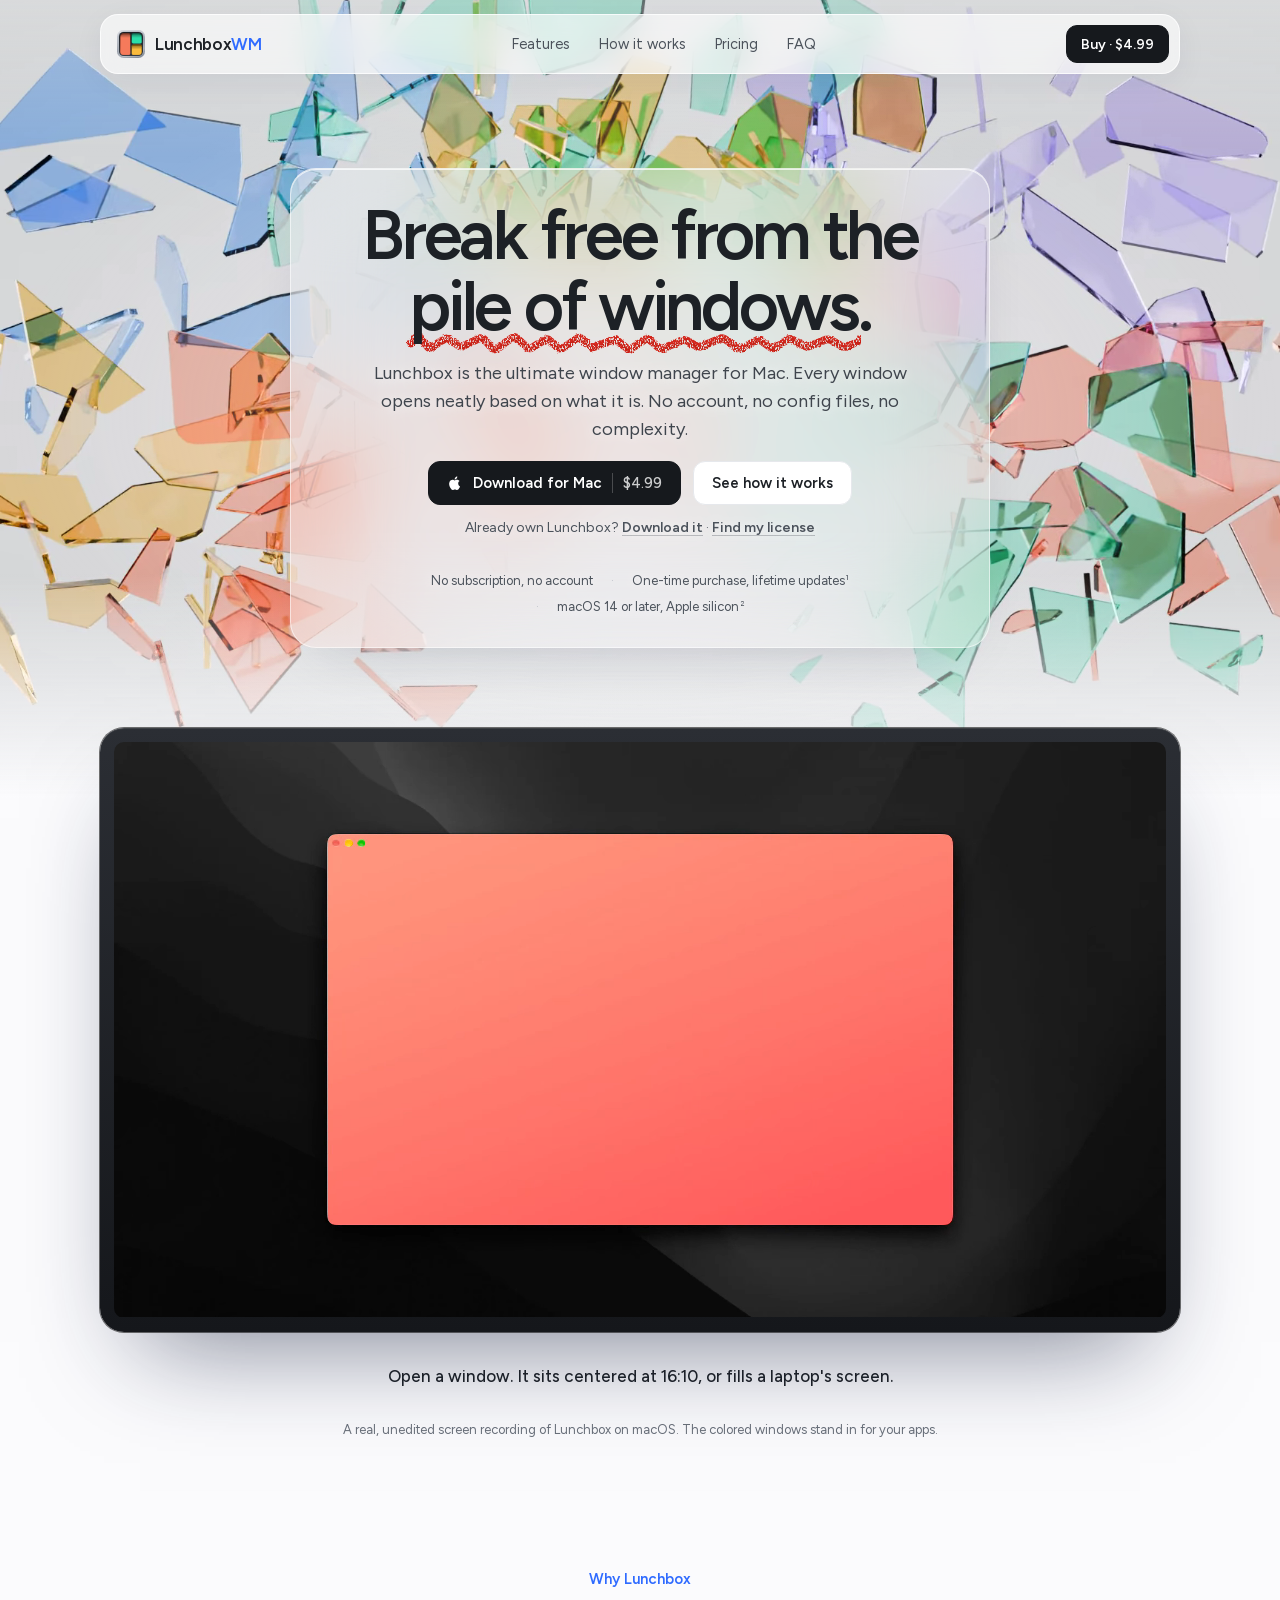
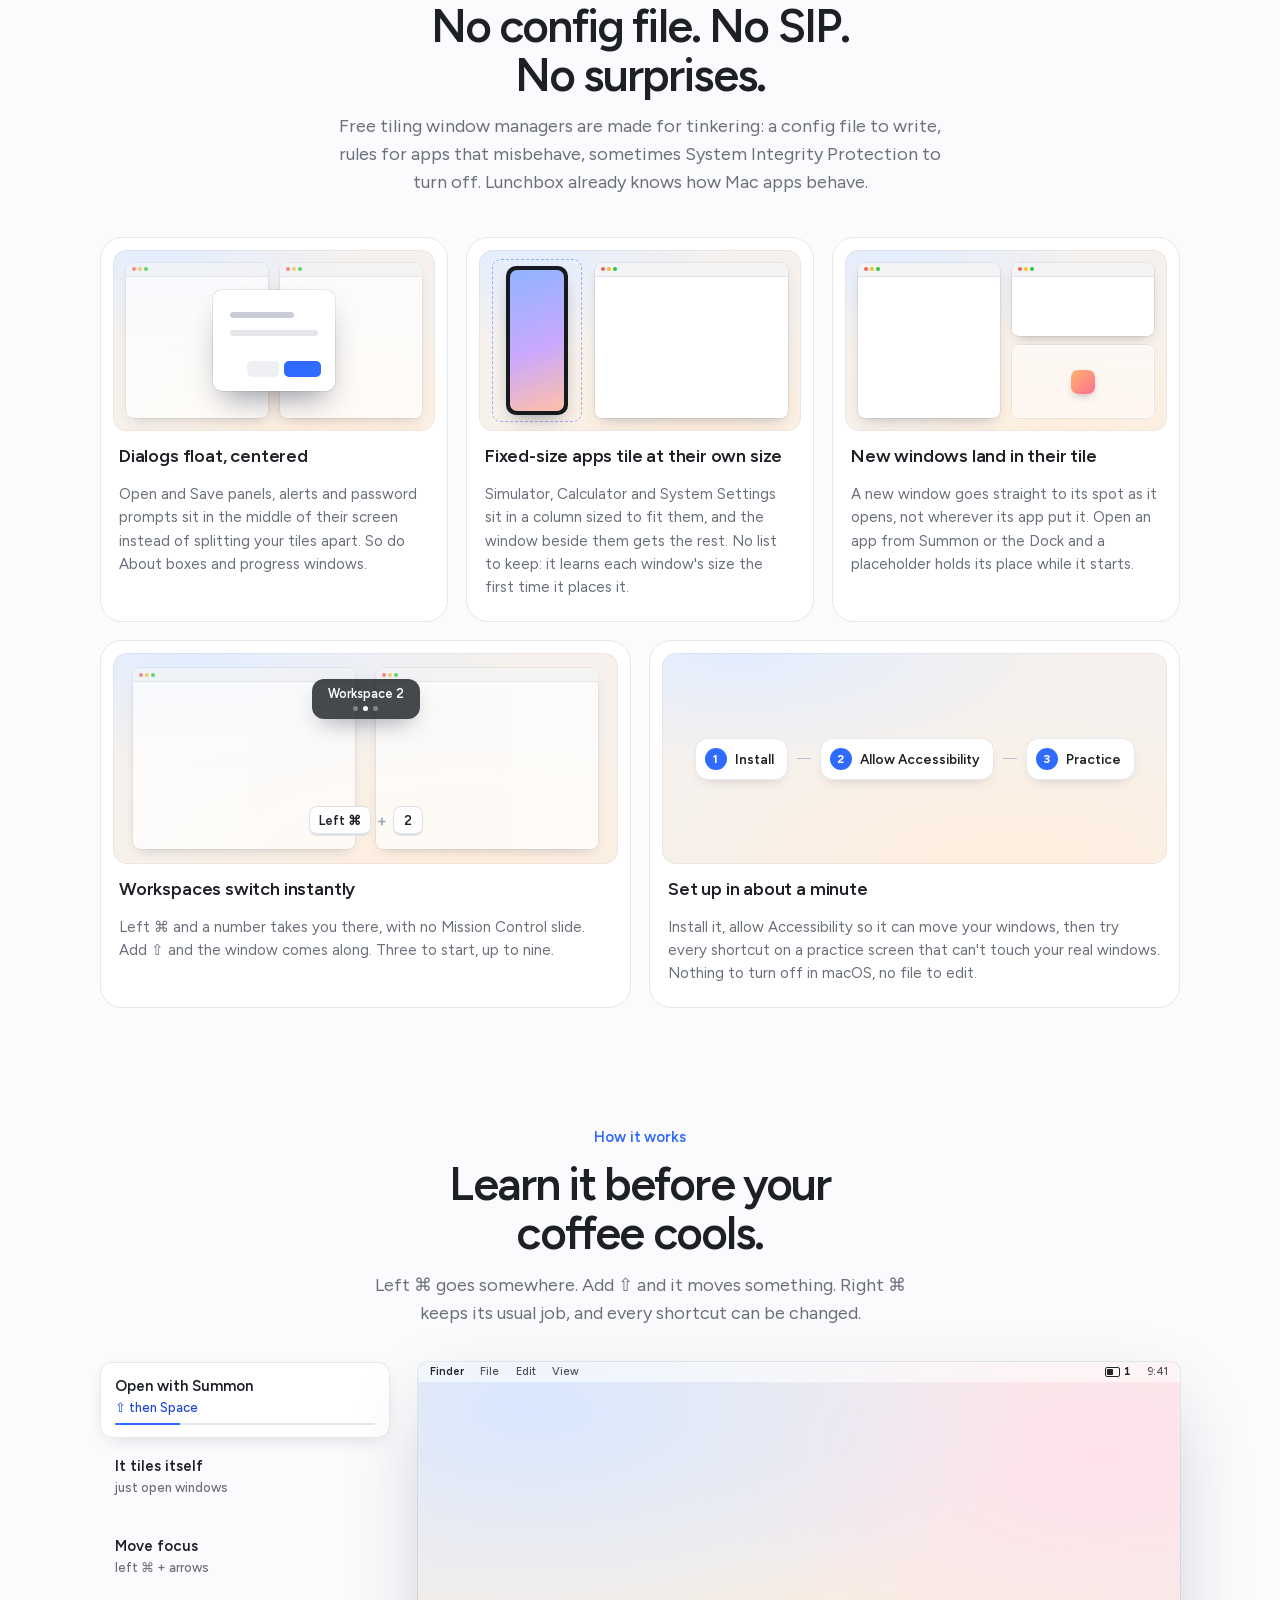
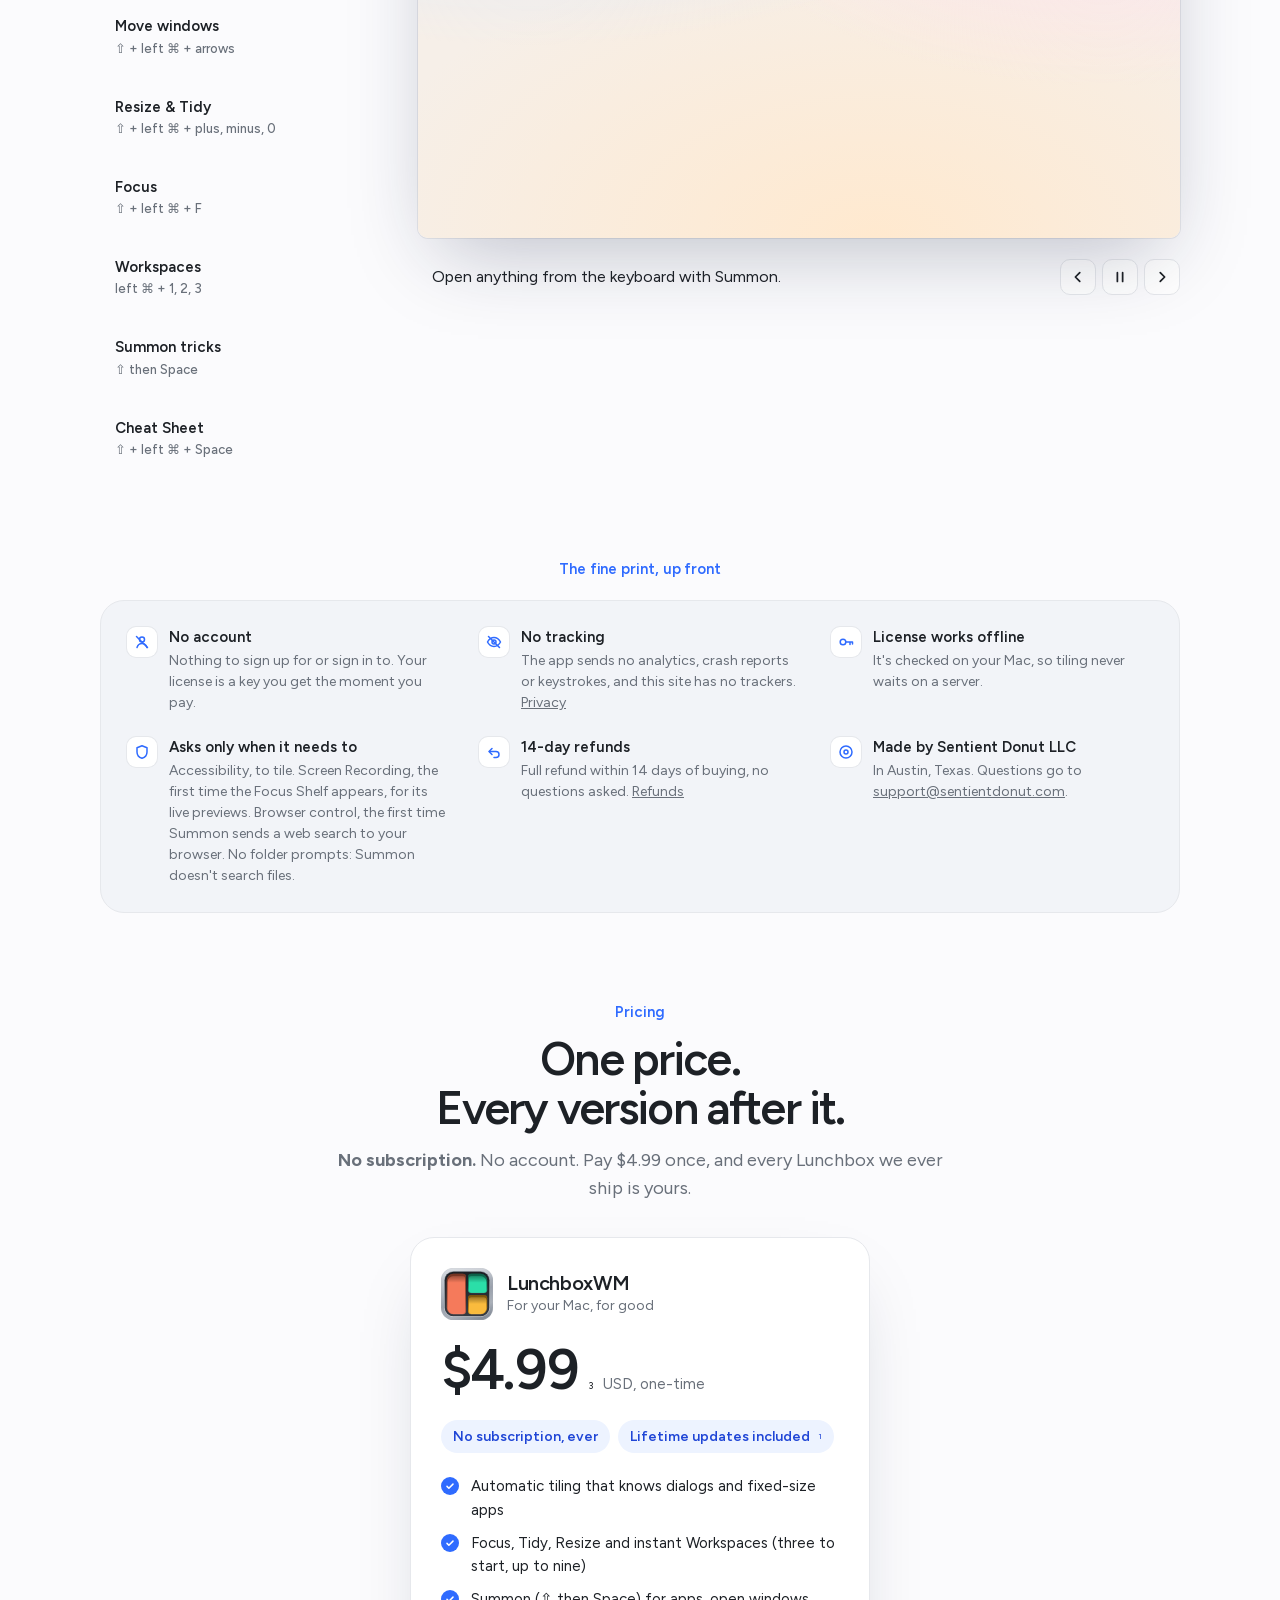
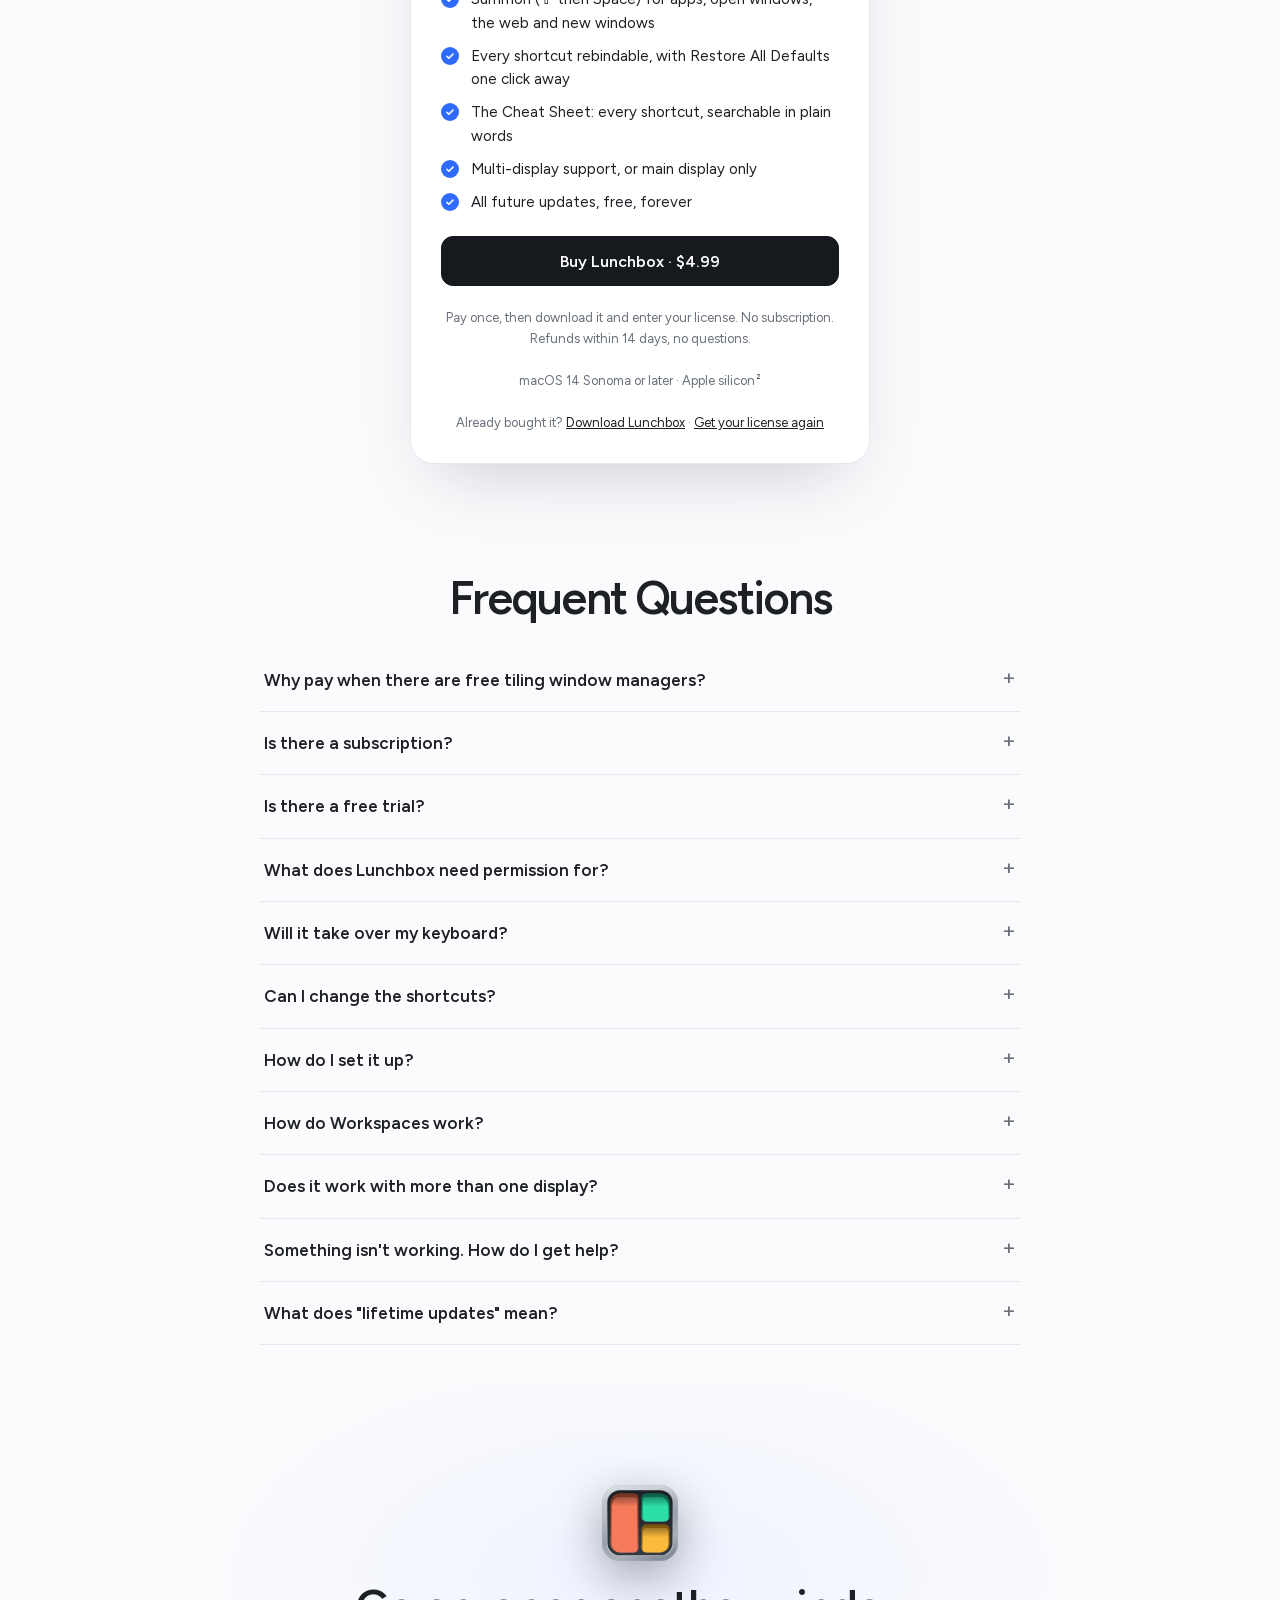
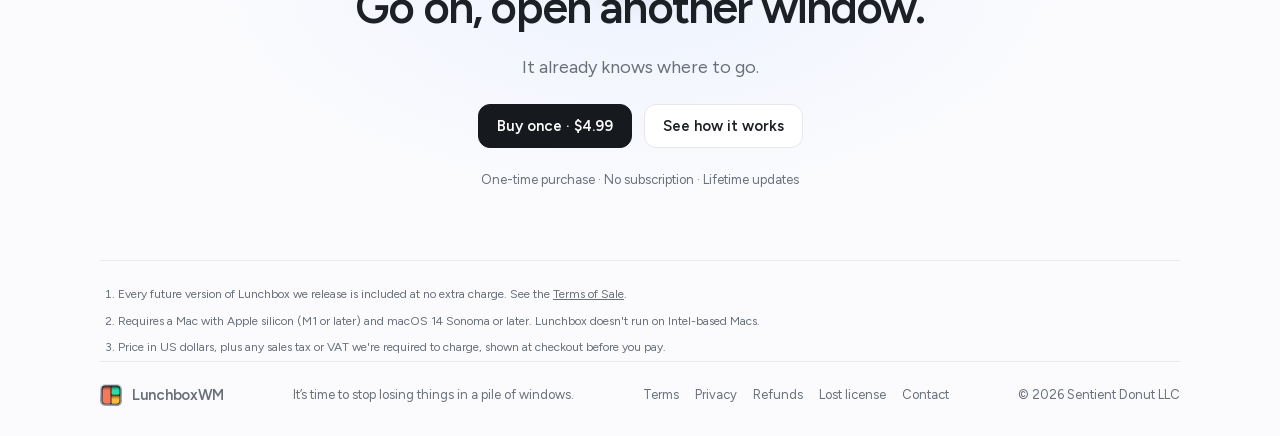
==== commit 95c7c52a: "No empty tiles: apps that quit and windows that close without a word let go; ⌘⇧ arrows stack again i" ====
--- a/site/index.html
+++ b/site/index.html
@@ -995,9 +995,10 @@
     { title: "Move windows", hint: "⇧ + left ⌘ + arrows", steps: [
       { win: four, focus: "D", keys: [], cap: "Add ⇧ to carry the focused window with you." },
       { win: { A: R.c1t, B: R.c1b, D: R.c2, C: R.c3 }, focus: "D", keys: ["⇧", "Left ⌘", "←"], cap: "Out of its stack, it gets a column of its own." },
-      { win: { D: R.c1, A: R.c2t, B: R.c2b, C: R.c3 }, focus: "D", keys: ["⇧", "Left ⌘", "←"], cap: "On its own, one press takes it past its neighbor." },
-      { win: { A: R.c1t, B: R.c1b, D: R.c2, C: R.c3 }, focus: "D", keys: ["⇧", "Left ⌘", "→"], cap: "It never stacks, so nothing stretches across the screen." },
-      { win: { A: R.c1b, B: R.c1t, D: R.c2, C: R.c3 }, focus: "A", keys: ["⇧", "Left ⌘", "↓"], cap: "↑ and ↓ swap places in a stack." },
+      { win: { D: R.c1, A: R.c2t, B: R.c2b, C: R.c3 }, focus: "D", keys: ["⇧", "Left ⌘", "←"], cap: "On its own, one press takes it past a whole stack." },
+      { win: { A: R.c1t, B: R.c1b, D: R.c2, C: R.c3 }, focus: "D", keys: ["⇧", "Left ⌘", "→"], cap: "Past it, never into it, so nothing gets squeezed." },
+      { win: four, focus: "D", keys: ["⇧", "Left ⌘", "→"], cap: "With a column too many, it stacks beneath its neighbor: the grid again." },
+      { win: { A: R.gTL, B: R.gBL, D: R.gTR, C: R.gBR }, focus: "D", keys: ["⇧", "Left ⌘", "↑"], cap: "↑ and ↓ swap places in a stack." },
     ]},
     { title: "Resize & Tidy", hint: "⇧ + left ⌘ + plus, minus, 0", steps: [
       { win: four, focus: "B", keys: [], cap: "Give the focused window more room when it needs it." },
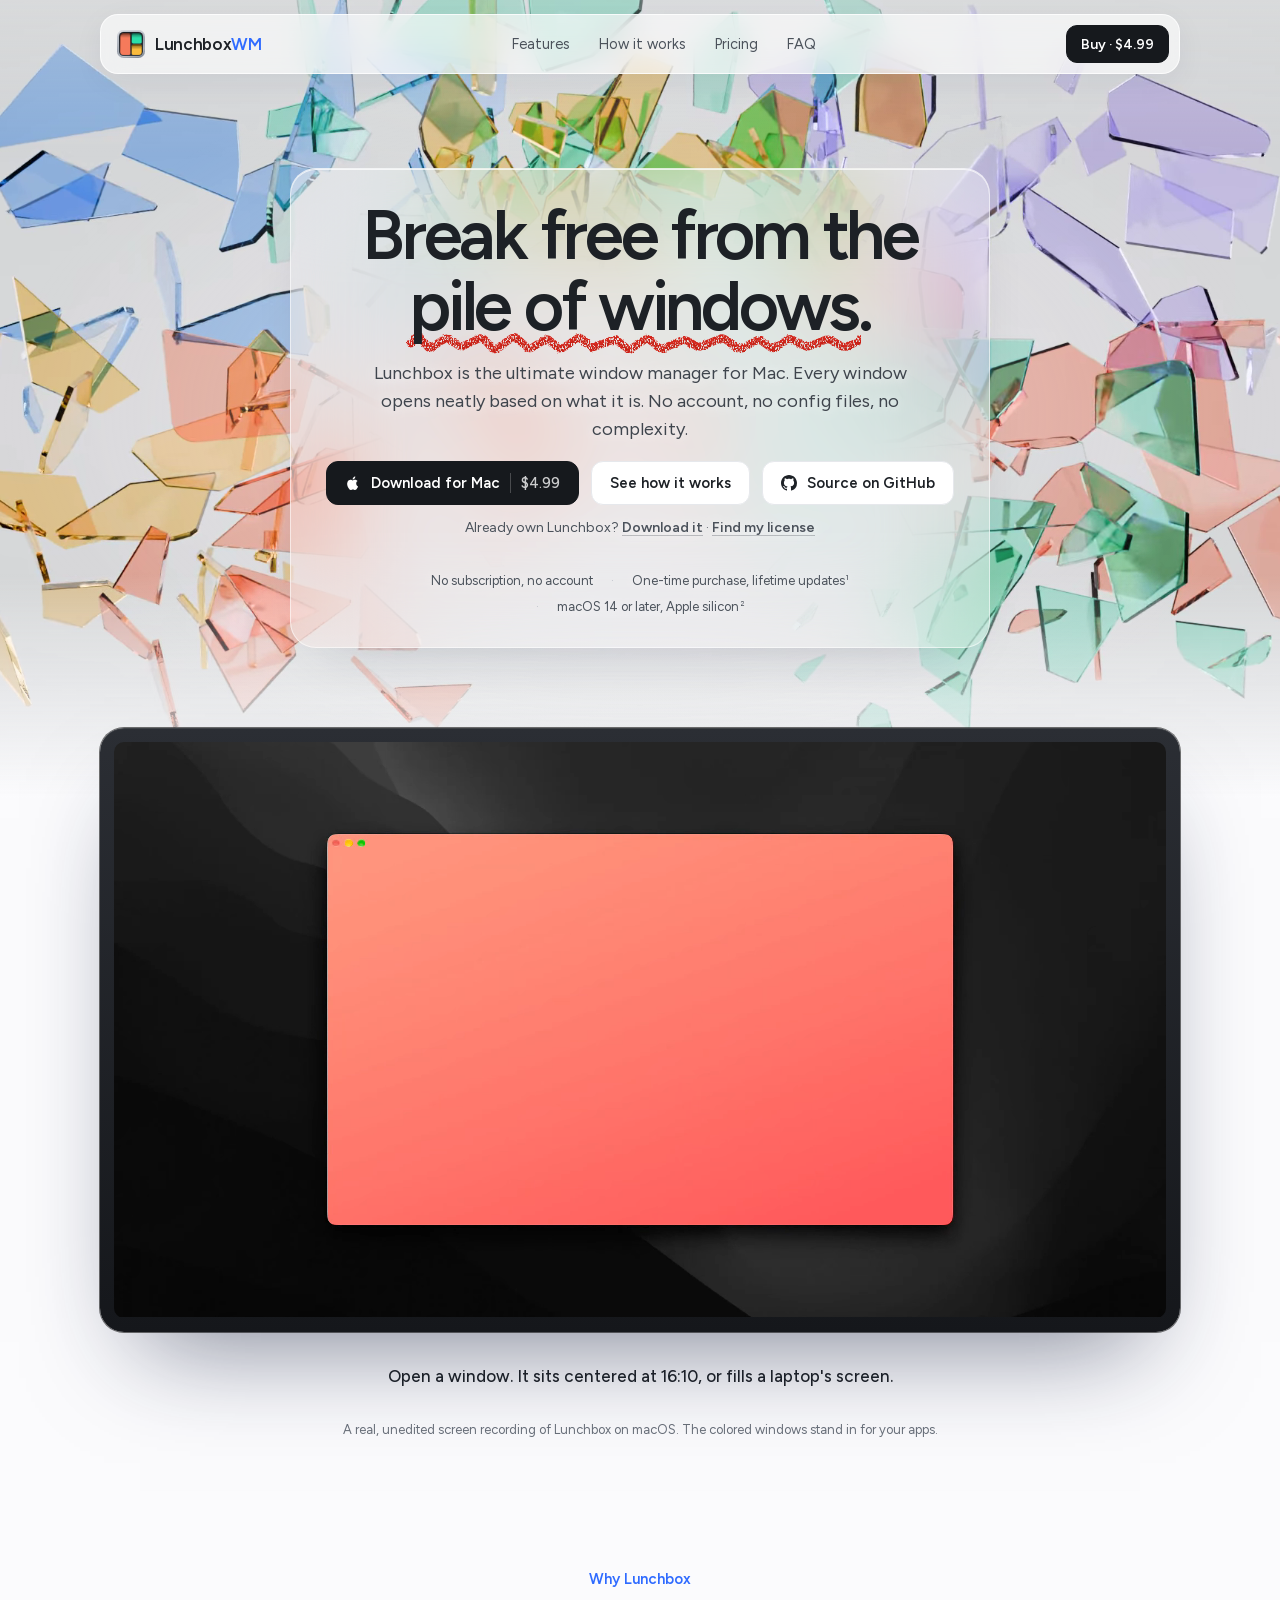
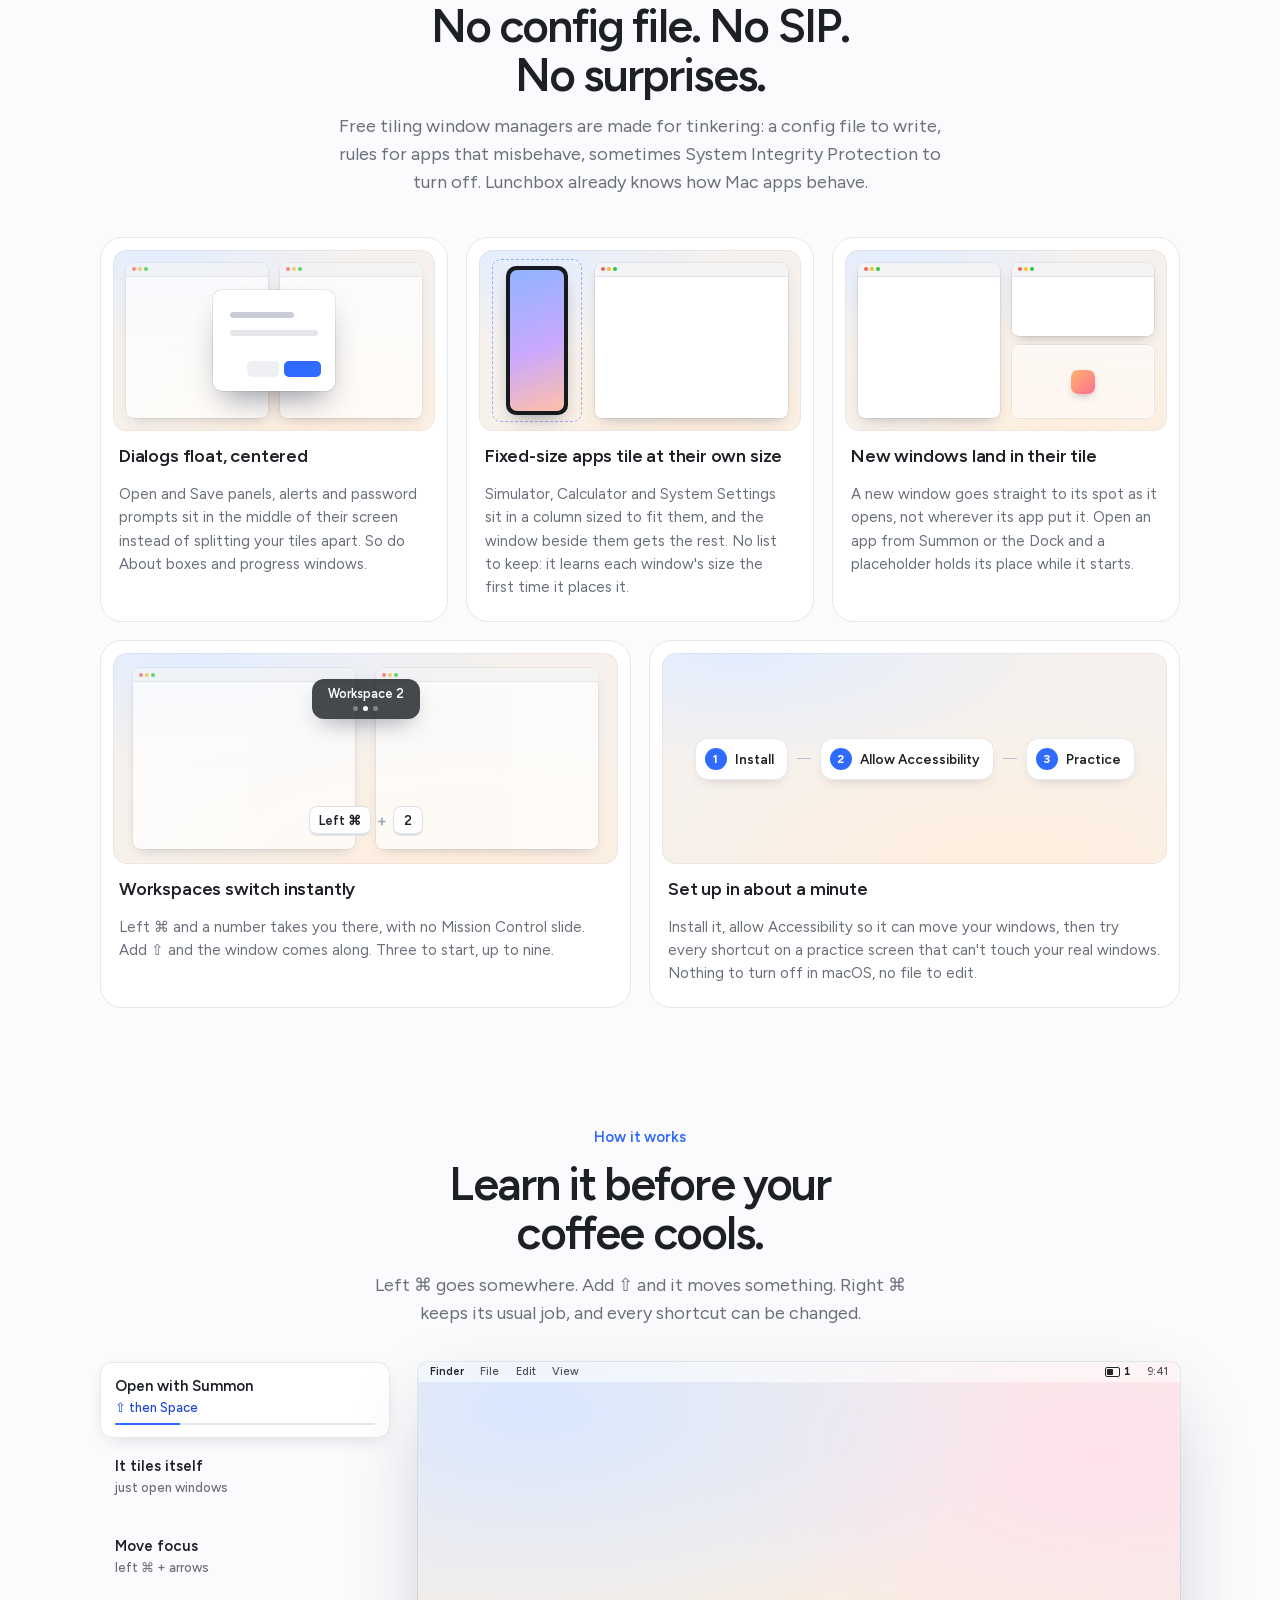
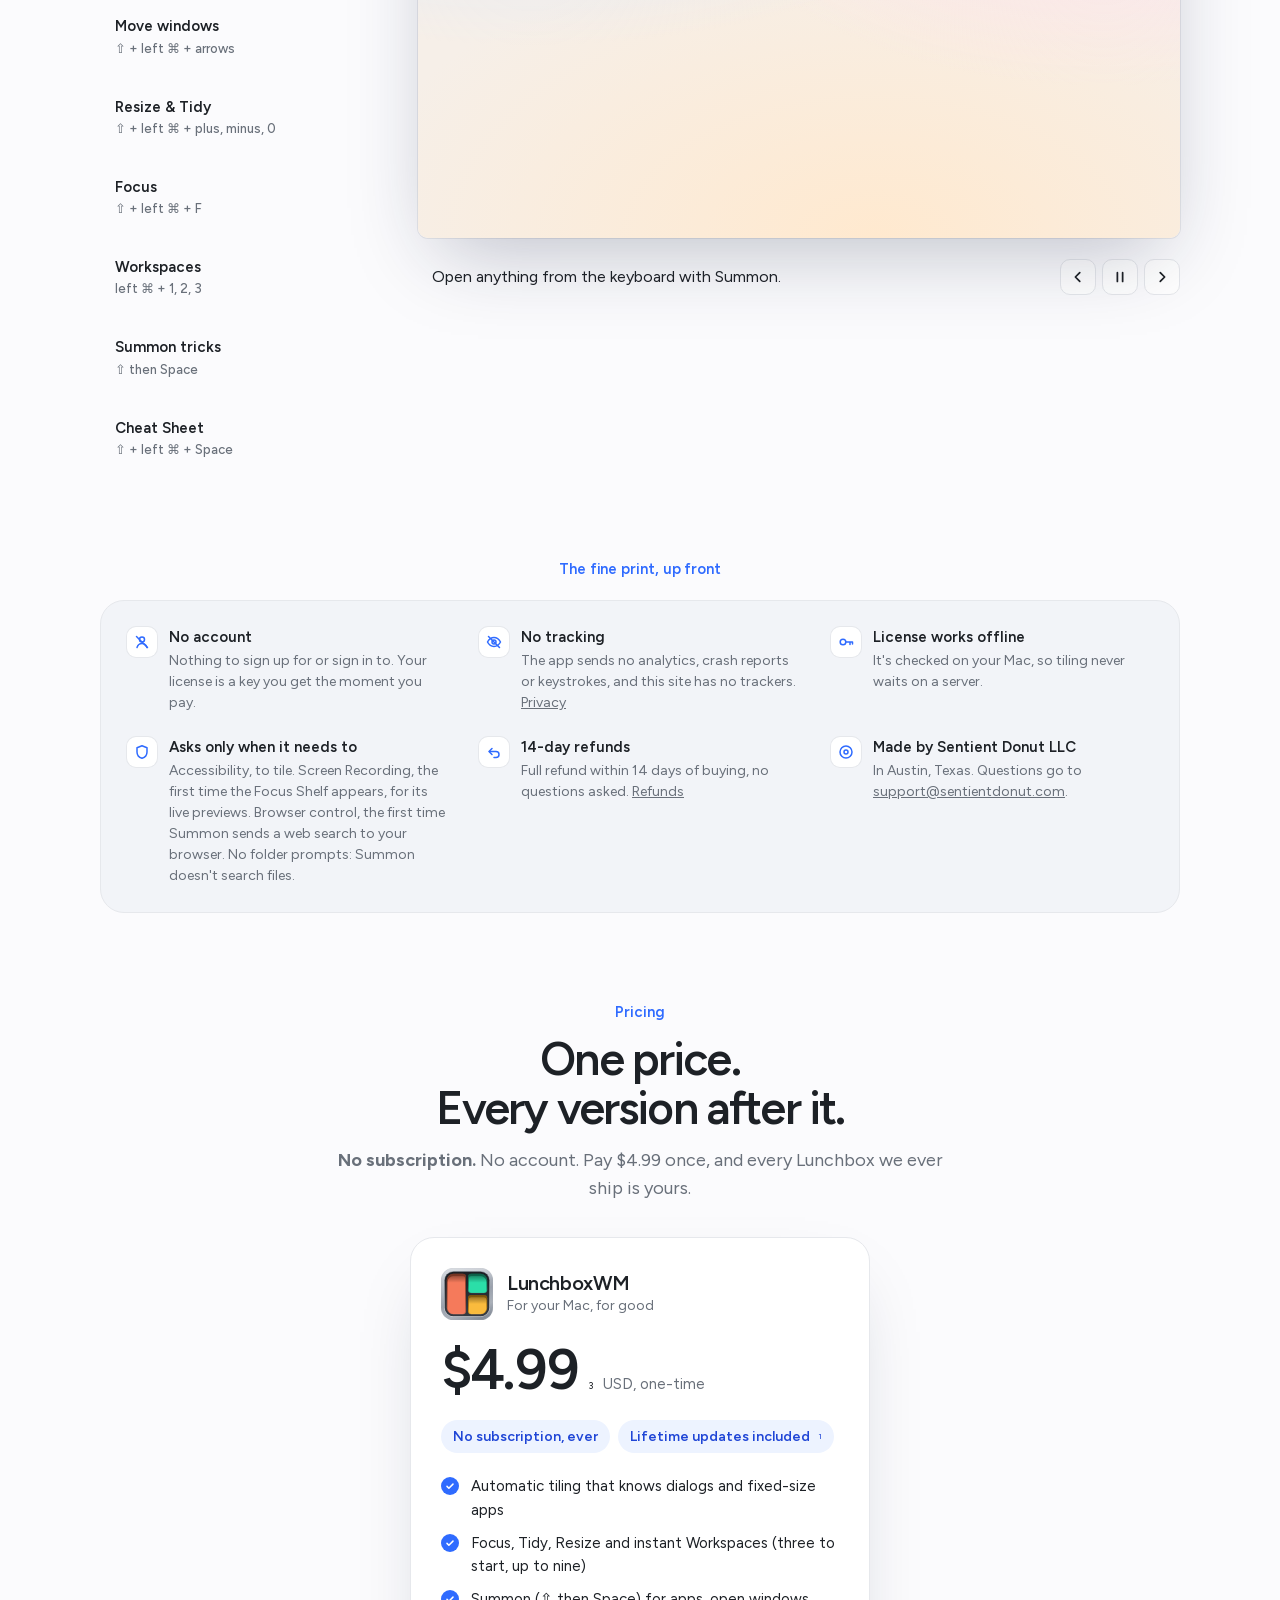
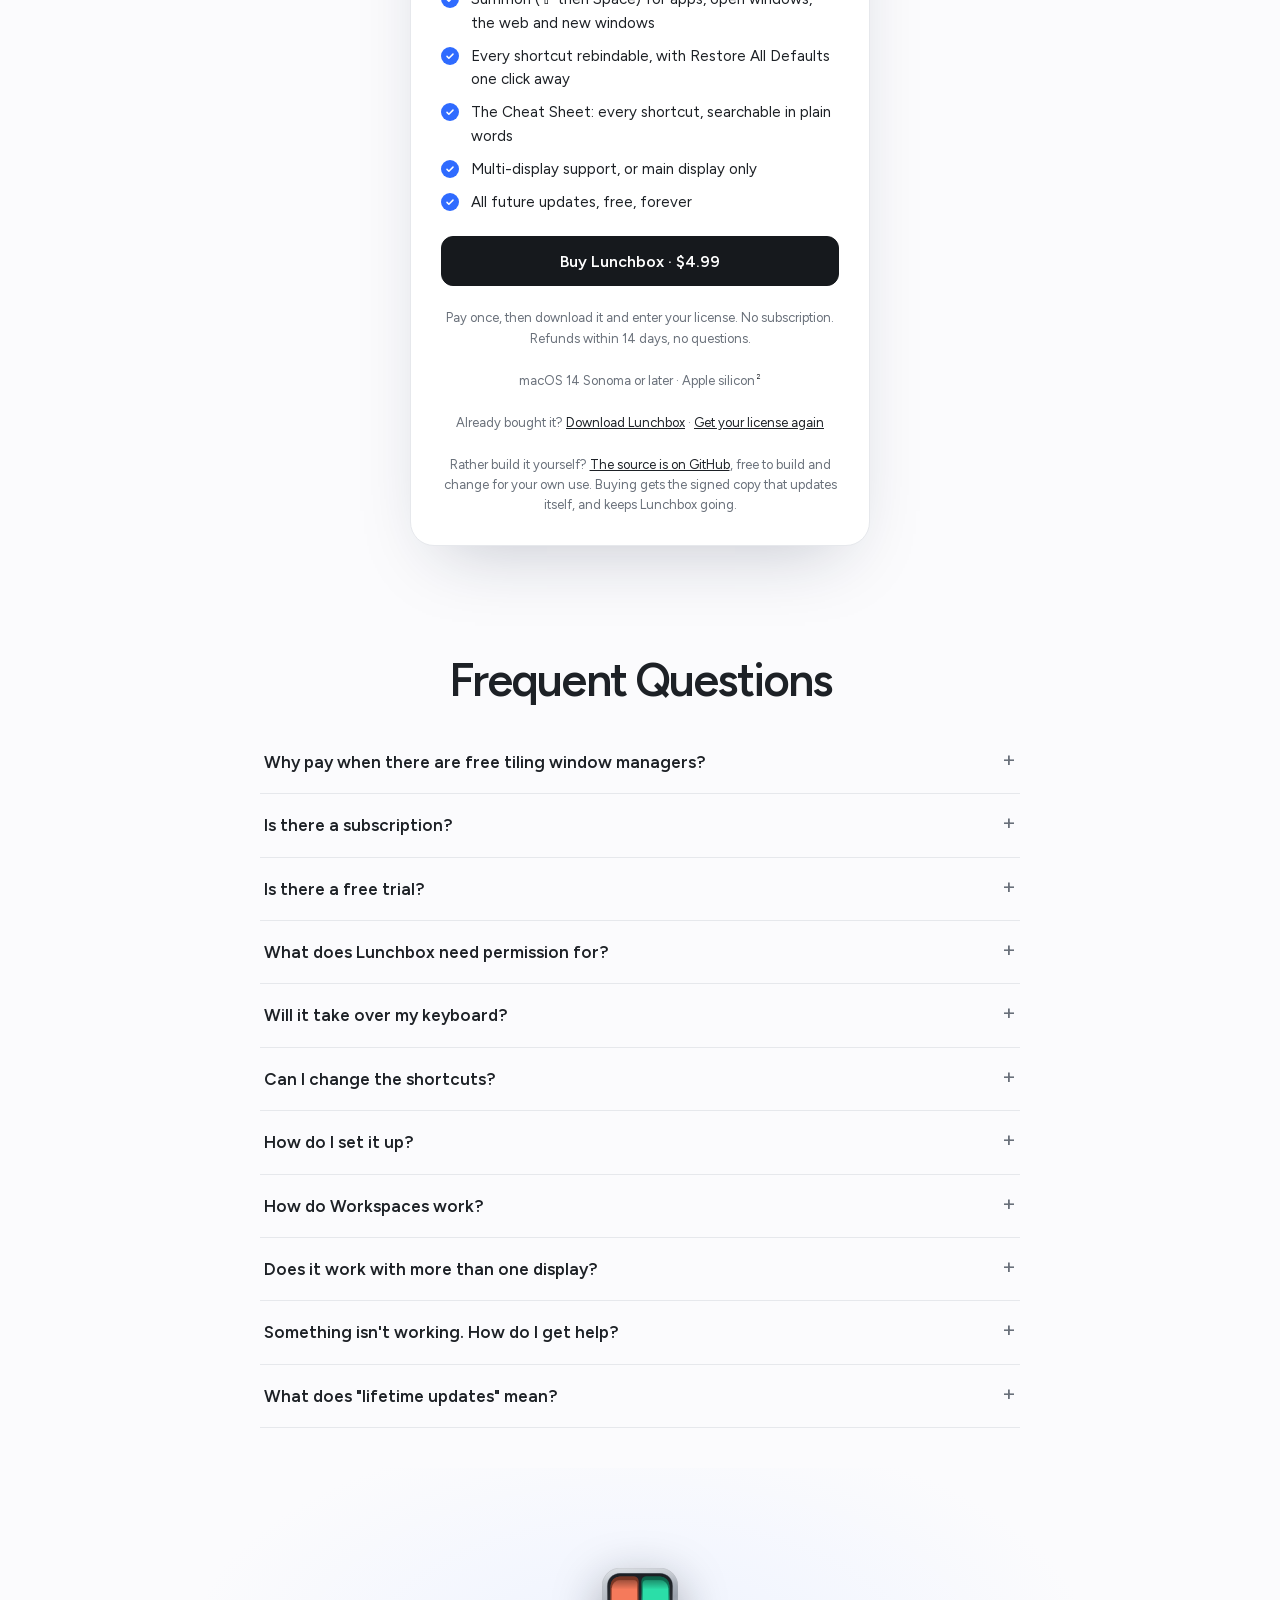
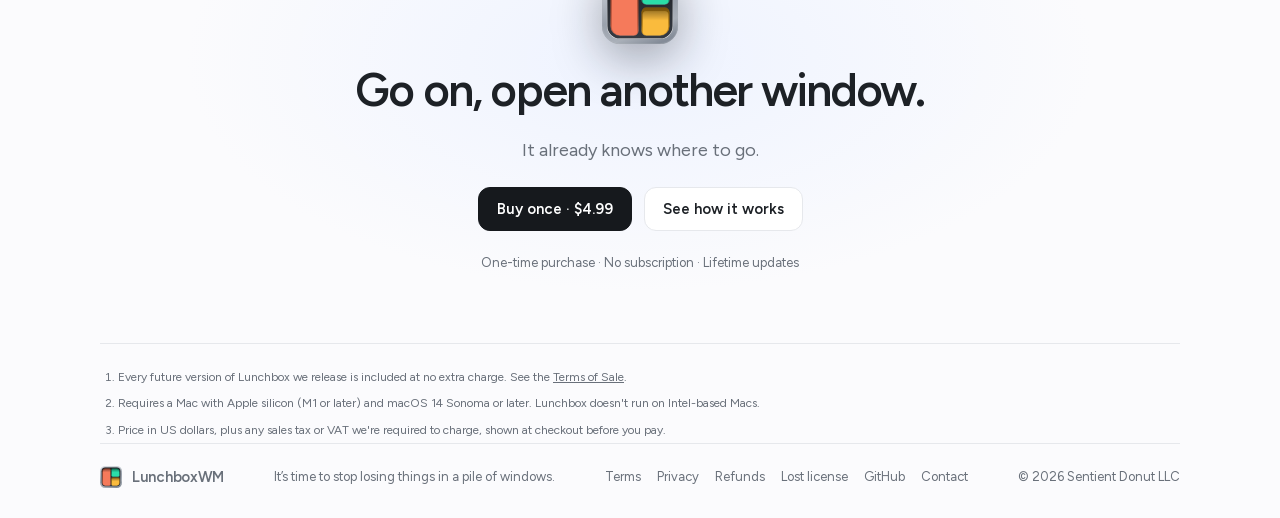
==== commit 04b9bb43: "Sort My Windows is the first thing in the menu, with a line saying what it does, and the site has a " ====
--- a/site/index.html
+++ b/site/index.html
@@ -493,6 +493,7 @@
     <linearGradient id="logo-lit" x1="0" y1="0" x2="0" y2="1">
     <stop offset="0" stop-color="#ffffff" stop-opacity="0"/><stop offset="0.6" stop-color="#ffffff" stop-opacity="0"/><stop offset="1" stop-color="#ffffff" stop-opacity="0.35"/>
     </linearGradient>
+    <symbol id="github" viewBox="0 0 16 16"><path fill="currentColor" d="M8 0C3.58 0 0 3.58 0 8c0 3.54 2.29 6.53 5.47 7.59.4.07.55-.17.55-.38 0-.19-.01-.82-.01-1.49-2.01.37-2.53-.49-2.69-.94-.09-.23-.48-.94-.82-1.13-.28-.15-.68-.52-.01-.53.63-.01 1.08.58 1.23.82.72 1.21 1.87.87 2.33.66.07-.52.28-.87.51-1.07-1.78-.2-3.64-.89-3.64-3.95 0-.87.31-1.59.82-2.15-.08-.2-.36-1.02.08-2.12 0 0 .67-.21 2.2.82.64-.18 1.32-.27 2-.27.68 0 1.36.09 2 .27 1.53-1.04 2.2-.82 2.2-.82.44 1.1.16 1.92.08 2.12.51.56.82 1.27.82 2.15 0 3.07-1.87 3.75-3.65 3.95.29.25.54.73.54 1.48 0 1.07-.01 1.93-.01 2.2 0 .21.15.46.55.38A8.01 8.01 0 0 0 16 8c0-4.42-3.58-8-8-8z"/></symbol>
     <symbol id="apple" viewBox="0 0 16 16"><path fill="currentColor" d="M11.2 8.5c0-1.6 1.3-2.4 1.4-2.4-.8-1.1-2-1.3-2.4-1.3-1-.1-2 .6-2.5.6s-1.3-.6-2.2-.6c-1.1 0-2.2.7-2.8 1.7-1.2 2-.3 5.1.9 6.8.6.8 1.2 1.7 2.1 1.7.8 0 1.2-.5 2.2-.5s1.3.5 2.2.5c.9 0 1.5-.8 2-1.7.6-.9.9-1.8.9-1.9 0 0-1.8-.7-1.8-2.9zM9.6 3.6c.5-.6.8-1.3.7-2.1-.7 0-1.5.5-2 1.1-.4.5-.8 1.3-.7 2 .8.1 1.5-.4 2-1z"/></symbol>
     <symbol id="logo" viewBox="64 64 896 896">
       <!-- the box is the tile: a silver squircle -->
@@ -533,6 +534,7 @@
     <div class="actions">
       <a class="btn dark" href="#pricing" data-checkout><svg><use href="#apple"/></svg>Download for Mac<span class="sep"></span><span class="price">$4.99</span></a>
       <a class="btn" href="#how">See how it works</a>
+      <a class="btn" href="https://github.com/crisp-toast/tessel"><svg><use href="#github"/></svg>Source on GitHub</a>
     </div>
     <p class="owned">Already own Lunchbox? <a href="download/LunchboxWM.dmg">Download it</a> · <a href="recover.html">Find my license</a></p>
     <div class="meta"><span>No subscription, no account</span><span>One-time purchase, lifetime updates<sup class="fn"><a href="#fn-lifetime" aria-label="Footnote 1">1</a></sup></span><span>macOS 14 or later, Apple silicon<sup class="fn"><a href="#fn-silicon" aria-label="Footnote 2">2</a></sup></span></div>
@@ -665,6 +667,7 @@
       <p class="fine">Pay once, then download it and enter your license. No subscription. Refunds within 14 days, no questions.</p>
       <p class="fine">macOS 14 Sonoma or later · Apple silicon<sup class="fn"><a href="#fn-silicon" aria-label="Footnote 2">2</a></sup></p>
       <p class="fine">Already bought it? <a href="download/LunchboxWM.dmg">Download Lunchbox</a> · <a href="recover.html">Get your license again</a></p>
+      <p class="fine">Rather build it yourself? <a href="https://github.com/crisp-toast/tessel">The source is on GitHub</a>, free to build and change for your own use. Buying gets the signed copy that updates itself, and keeps Lunchbox going.</p>
     </div>
   </section>
 
@@ -704,7 +707,7 @@
   <footer>
     <a class="brand" href="#top" style="font-size:15px"><svg style="width:22px;height:22px"><use href="#logo"/></svg><span>Lunchbox<span class="wm">WM</span></span></a>
     <span>It’s time to stop losing things in a pile of windows.</span>
-    <span class="foot-links"><a href="terms.html">Terms</a><a href="privacy.html">Privacy</a><a href="refunds.html">Refunds</a><a href="recover.html">Lost license</a><a href="mailto:support@sentientdonut.com">Contact</a></span>
+    <span class="foot-links"><a href="terms.html">Terms</a><a href="privacy.html">Privacy</a><a href="refunds.html">Refunds</a><a href="recover.html">Lost license</a><a href="https://github.com/crisp-toast/tessel">GitHub</a><a href="mailto:support@sentientdonut.com">Contact</a></span>
     <span>© 2026 Sentient Donut LLC</span>
   </footer>
 </main>
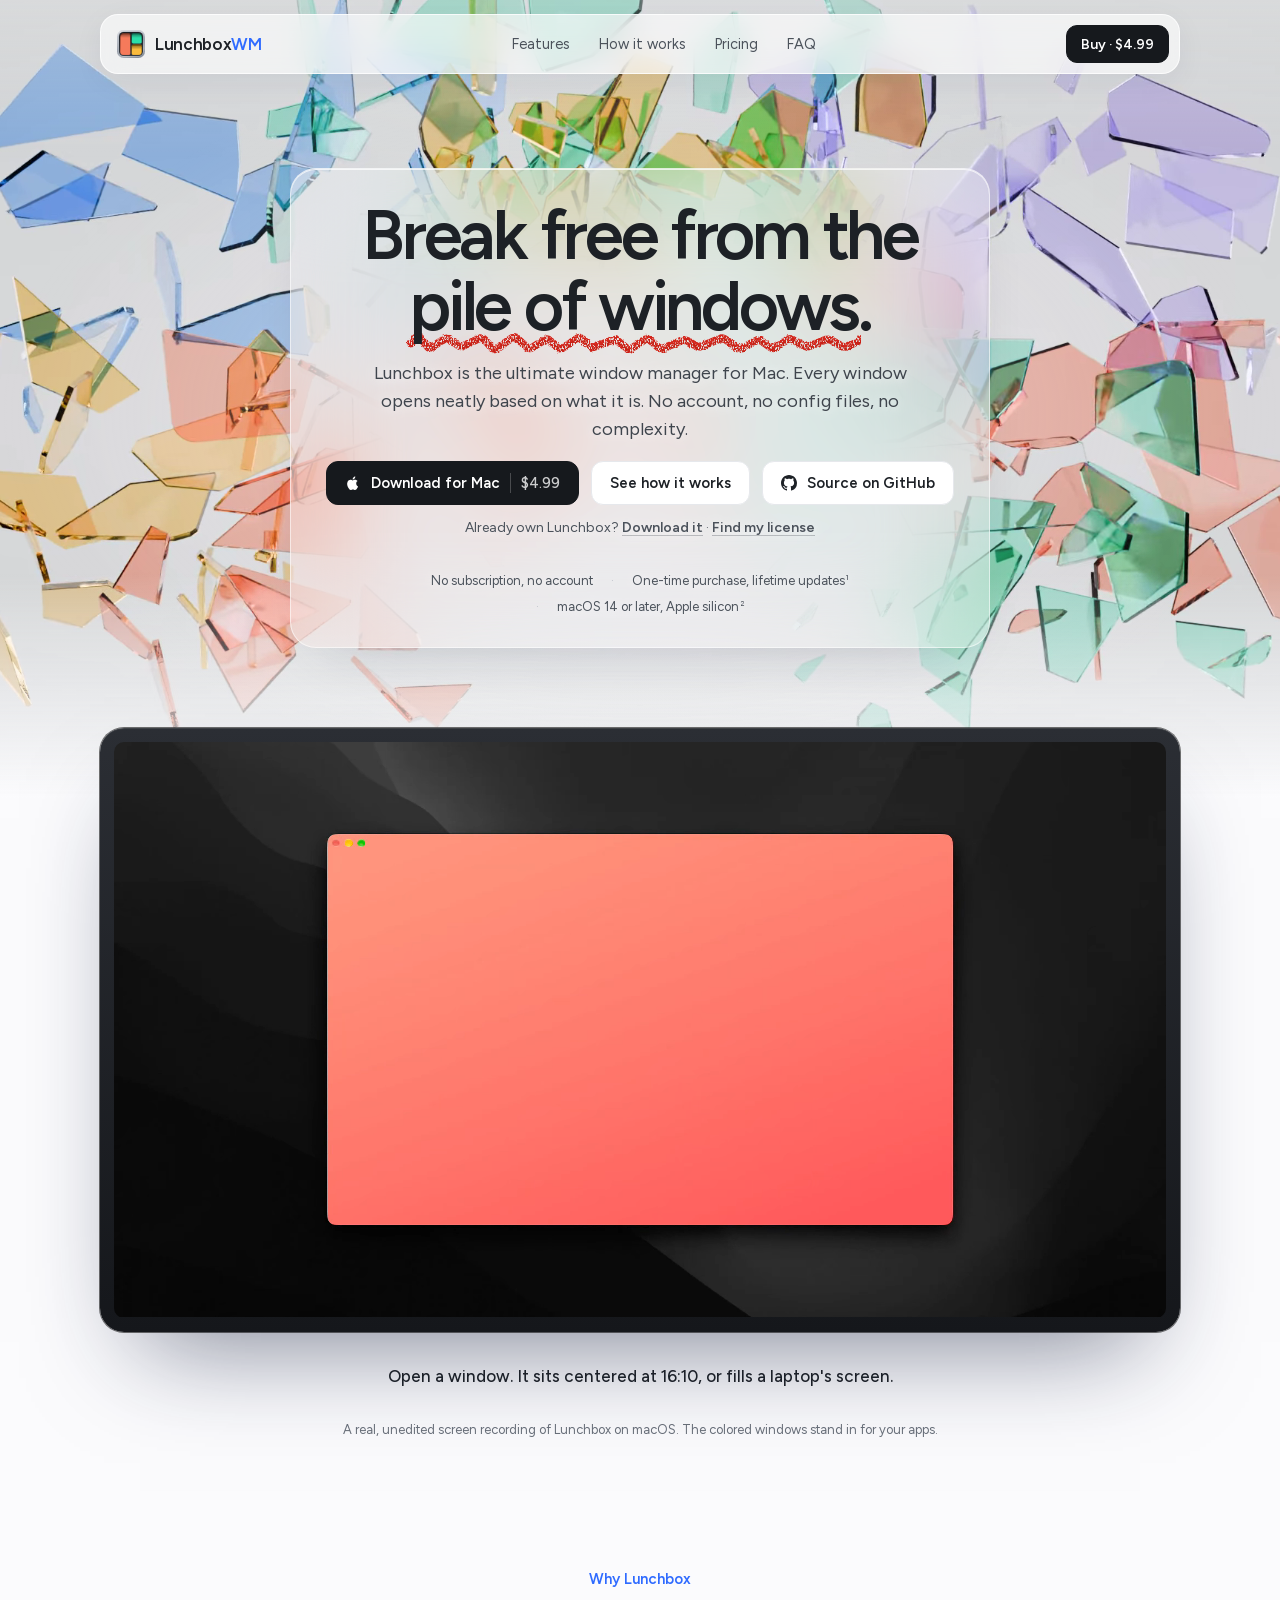
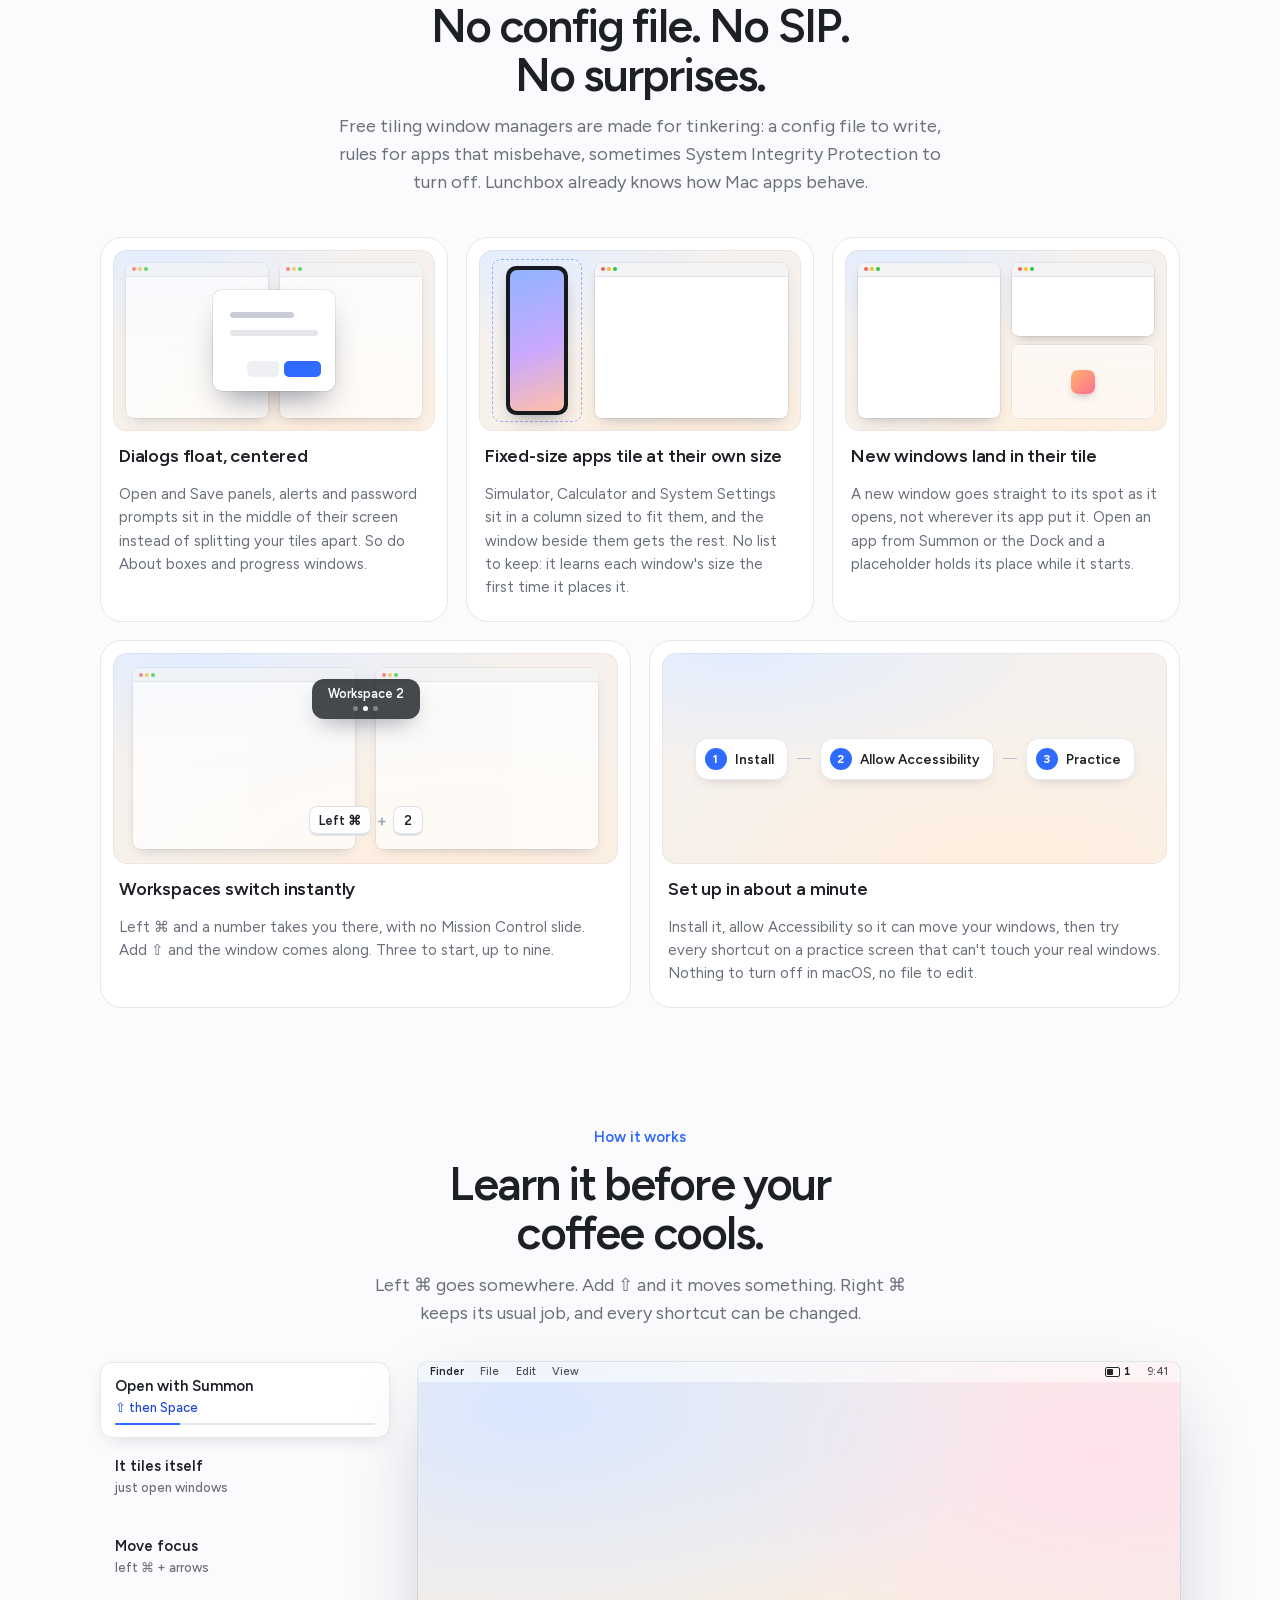
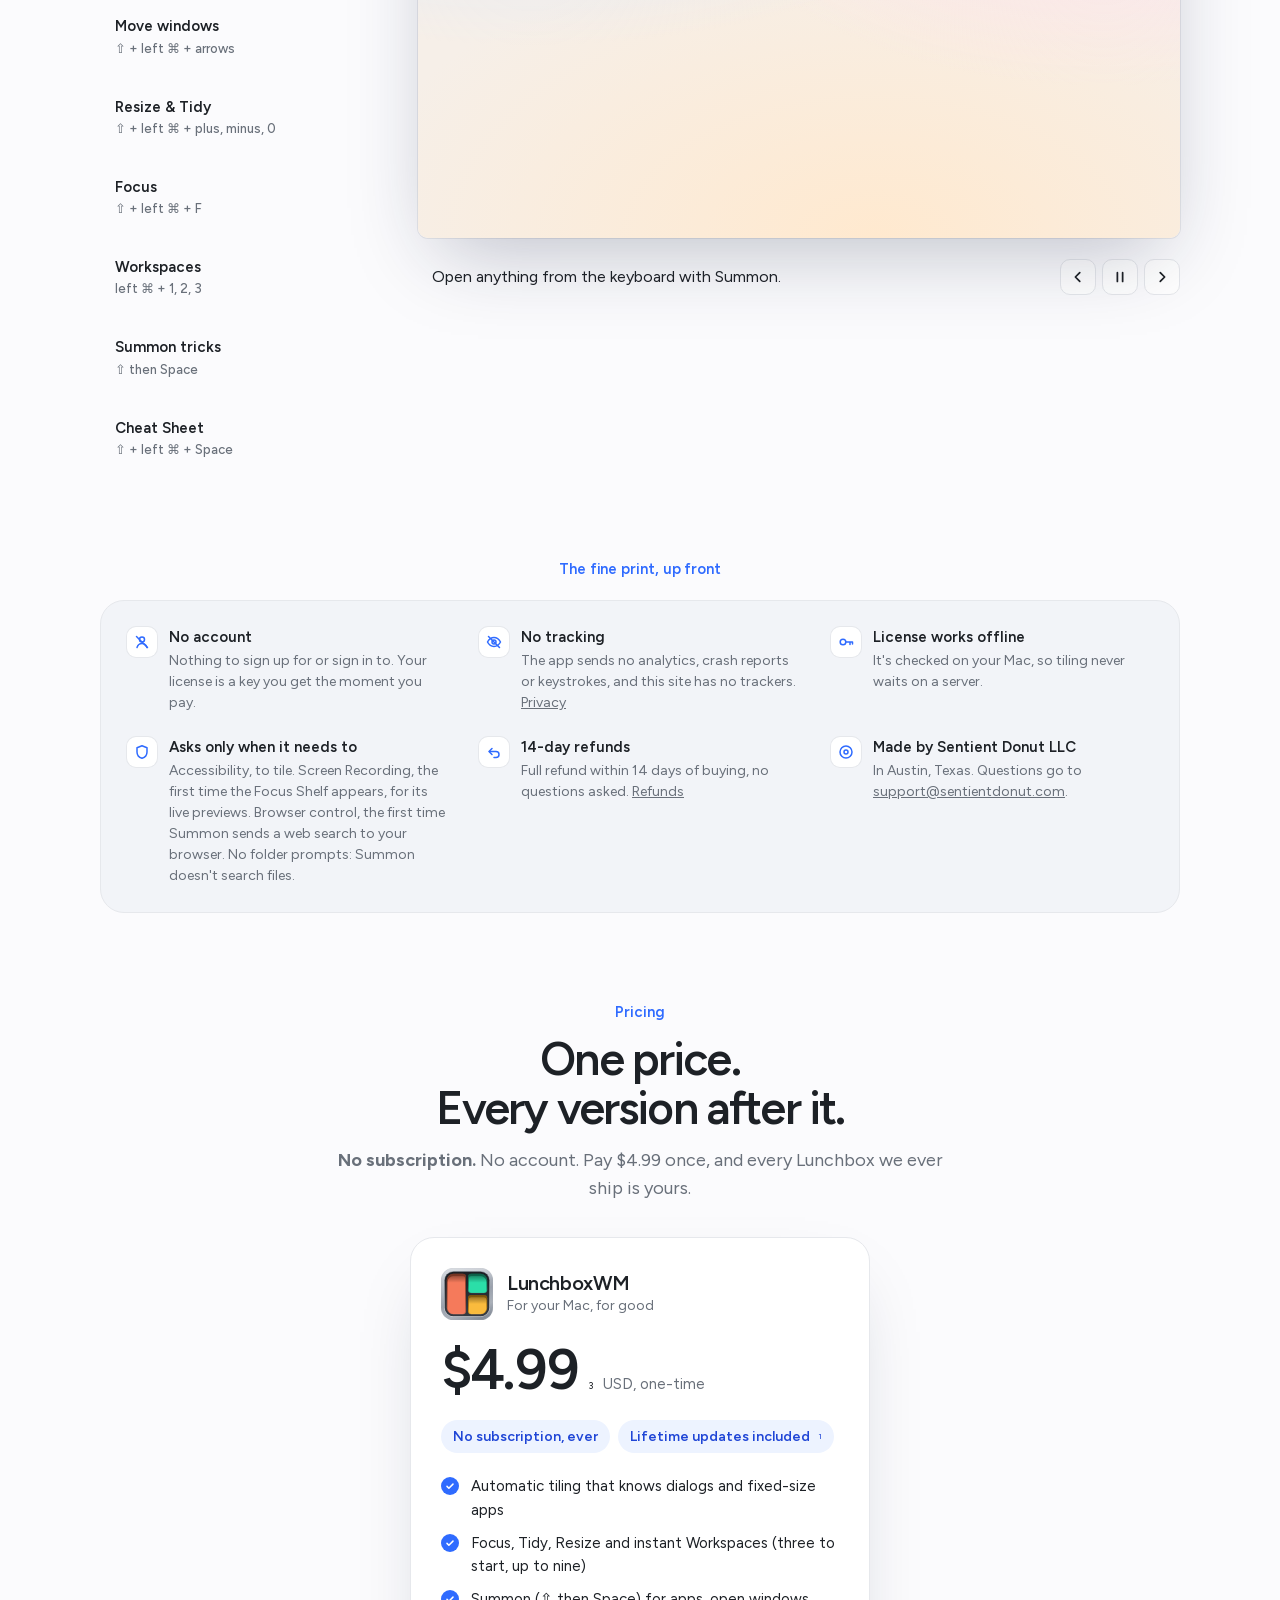
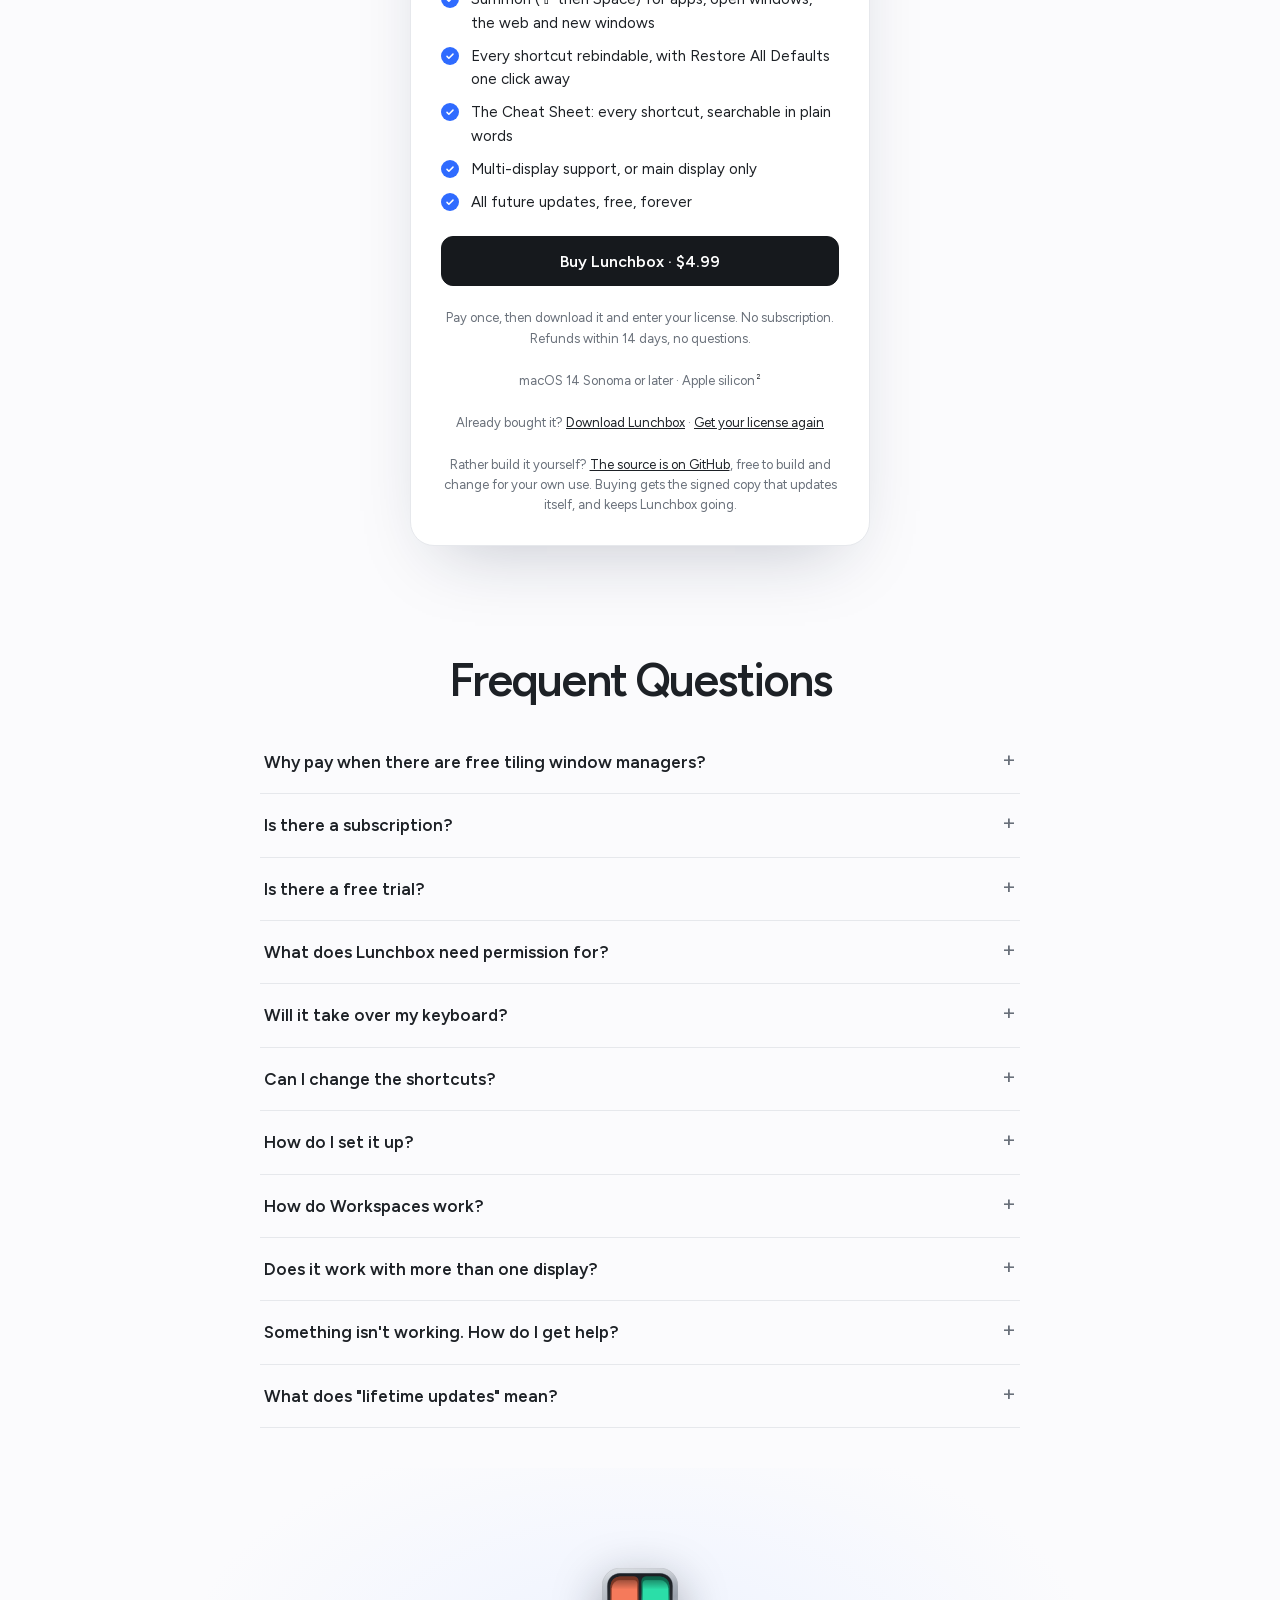
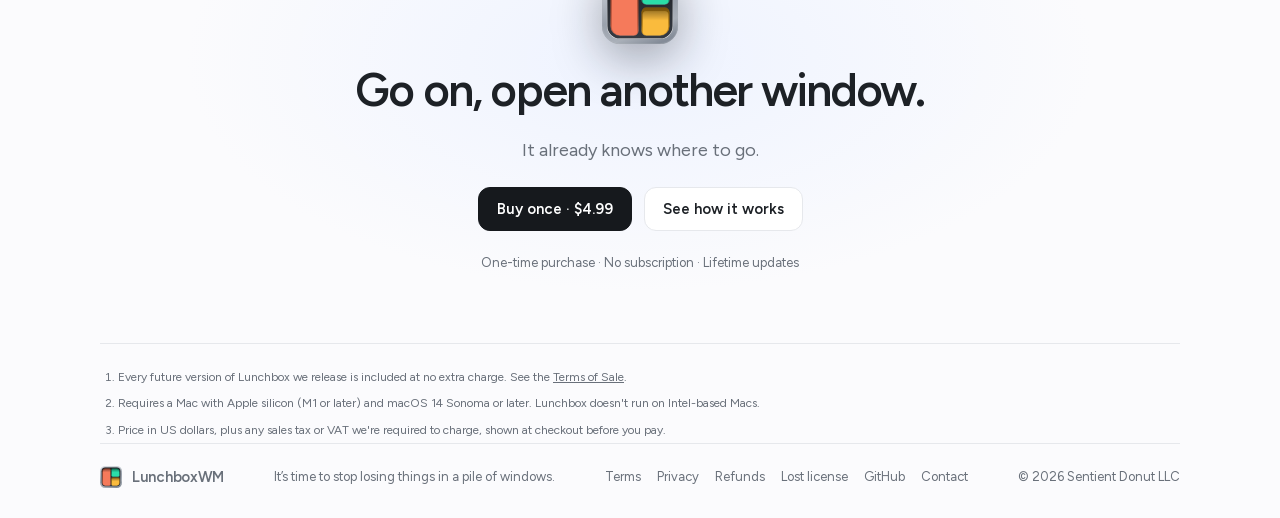
==== commit 046b7e3e: "The repo goes public as crisp-toast/lunchbox: the README's clone line and the site's GitHub links us" ====
--- a/site/index.html
+++ b/site/index.html
@@ -534,7 +534,7 @@
     <div class="actions">
       <a class="btn dark" href="#pricing" data-checkout><svg><use href="#apple"/></svg>Download for Mac<span class="sep"></span><span class="price">$4.99</span></a>
       <a class="btn" href="#how">See how it works</a>
-      <a class="btn" href="https://github.com/crisp-toast/tessel"><svg><use href="#github"/></svg>Source on GitHub</a>
+      <a class="btn" href="https://github.com/crisp-toast/lunchbox"><svg><use href="#github"/></svg>Source on GitHub</a>
     </div>
     <p class="owned">Already own Lunchbox? <a href="download/LunchboxWM.dmg">Download it</a> · <a href="recover.html">Find my license</a></p>
     <div class="meta"><span>No subscription, no account</span><span>One-time purchase, lifetime updates<sup class="fn"><a href="#fn-lifetime" aria-label="Footnote 1">1</a></sup></span><span>macOS 14 or later, Apple silicon<sup class="fn"><a href="#fn-silicon" aria-label="Footnote 2">2</a></sup></span></div>
@@ -667,7 +667,7 @@
       <p class="fine">Pay once, then download it and enter your license. No subscription. Refunds within 14 days, no questions.</p>
       <p class="fine">macOS 14 Sonoma or later · Apple silicon<sup class="fn"><a href="#fn-silicon" aria-label="Footnote 2">2</a></sup></p>
       <p class="fine">Already bought it? <a href="download/LunchboxWM.dmg">Download Lunchbox</a> · <a href="recover.html">Get your license again</a></p>
-      <p class="fine">Rather build it yourself? <a href="https://github.com/crisp-toast/tessel">The source is on GitHub</a>, free to build and change for your own use. Buying gets the signed copy that updates itself, and keeps Lunchbox going.</p>
+      <p class="fine">Rather build it yourself? <a href="https://github.com/crisp-toast/lunchbox">The source is on GitHub</a>, free to build and change for your own use. Buying gets the signed copy that updates itself, and keeps Lunchbox going.</p>
     </div>
   </section>
 
@@ -707,7 +707,7 @@
   <footer>
     <a class="brand" href="#top" style="font-size:15px"><svg style="width:22px;height:22px"><use href="#logo"/></svg><span>Lunchbox<span class="wm">WM</span></span></a>
     <span>It’s time to stop losing things in a pile of windows.</span>
-    <span class="foot-links"><a href="terms.html">Terms</a><a href="privacy.html">Privacy</a><a href="refunds.html">Refunds</a><a href="recover.html">Lost license</a><a href="https://github.com/crisp-toast/tessel">GitHub</a><a href="mailto:support@sentientdonut.com">Contact</a></span>
+    <span class="foot-links"><a href="terms.html">Terms</a><a href="privacy.html">Privacy</a><a href="refunds.html">Refunds</a><a href="recover.html">Lost license</a><a href="https://github.com/crisp-toast/lunchbox">GitHub</a><a href="mailto:support@sentientdonut.com">Contact</a></span>
     <span>© 2026 Sentient Donut LLC</span>
   </footer>
 </main>
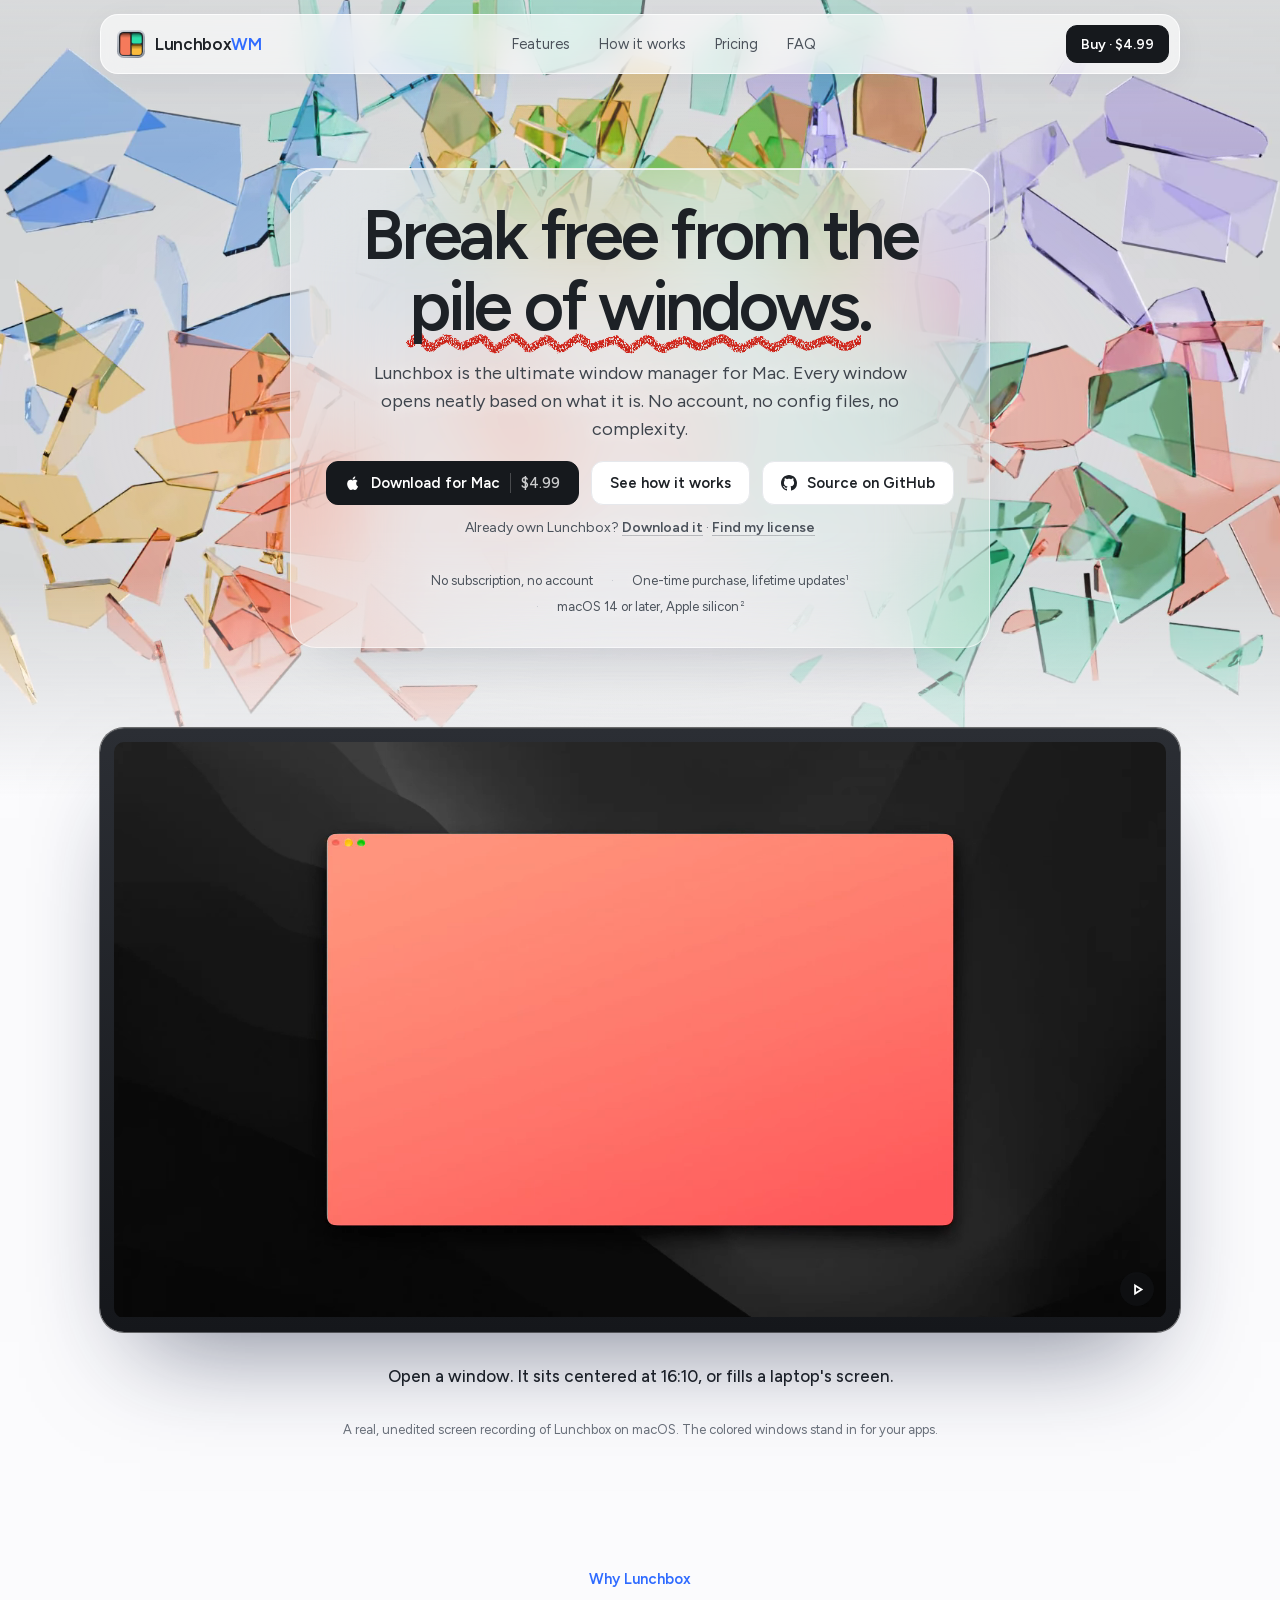
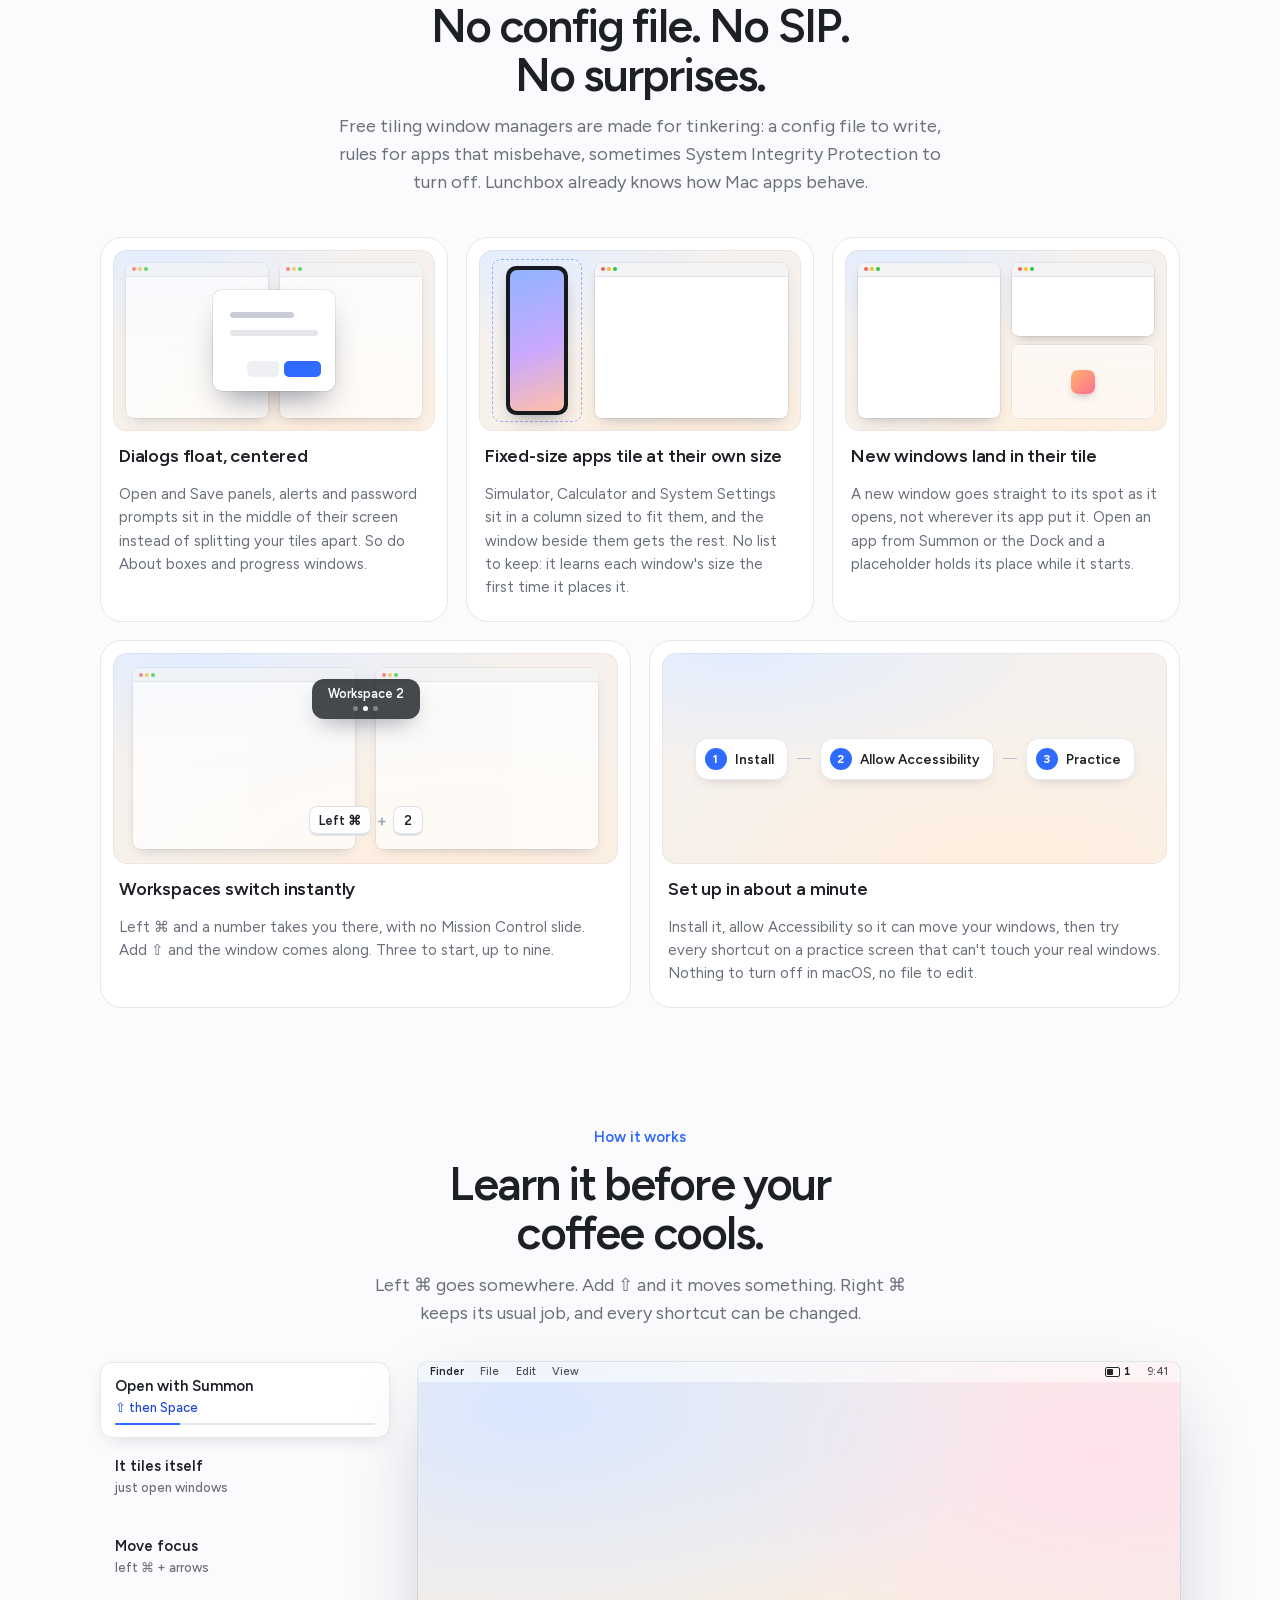
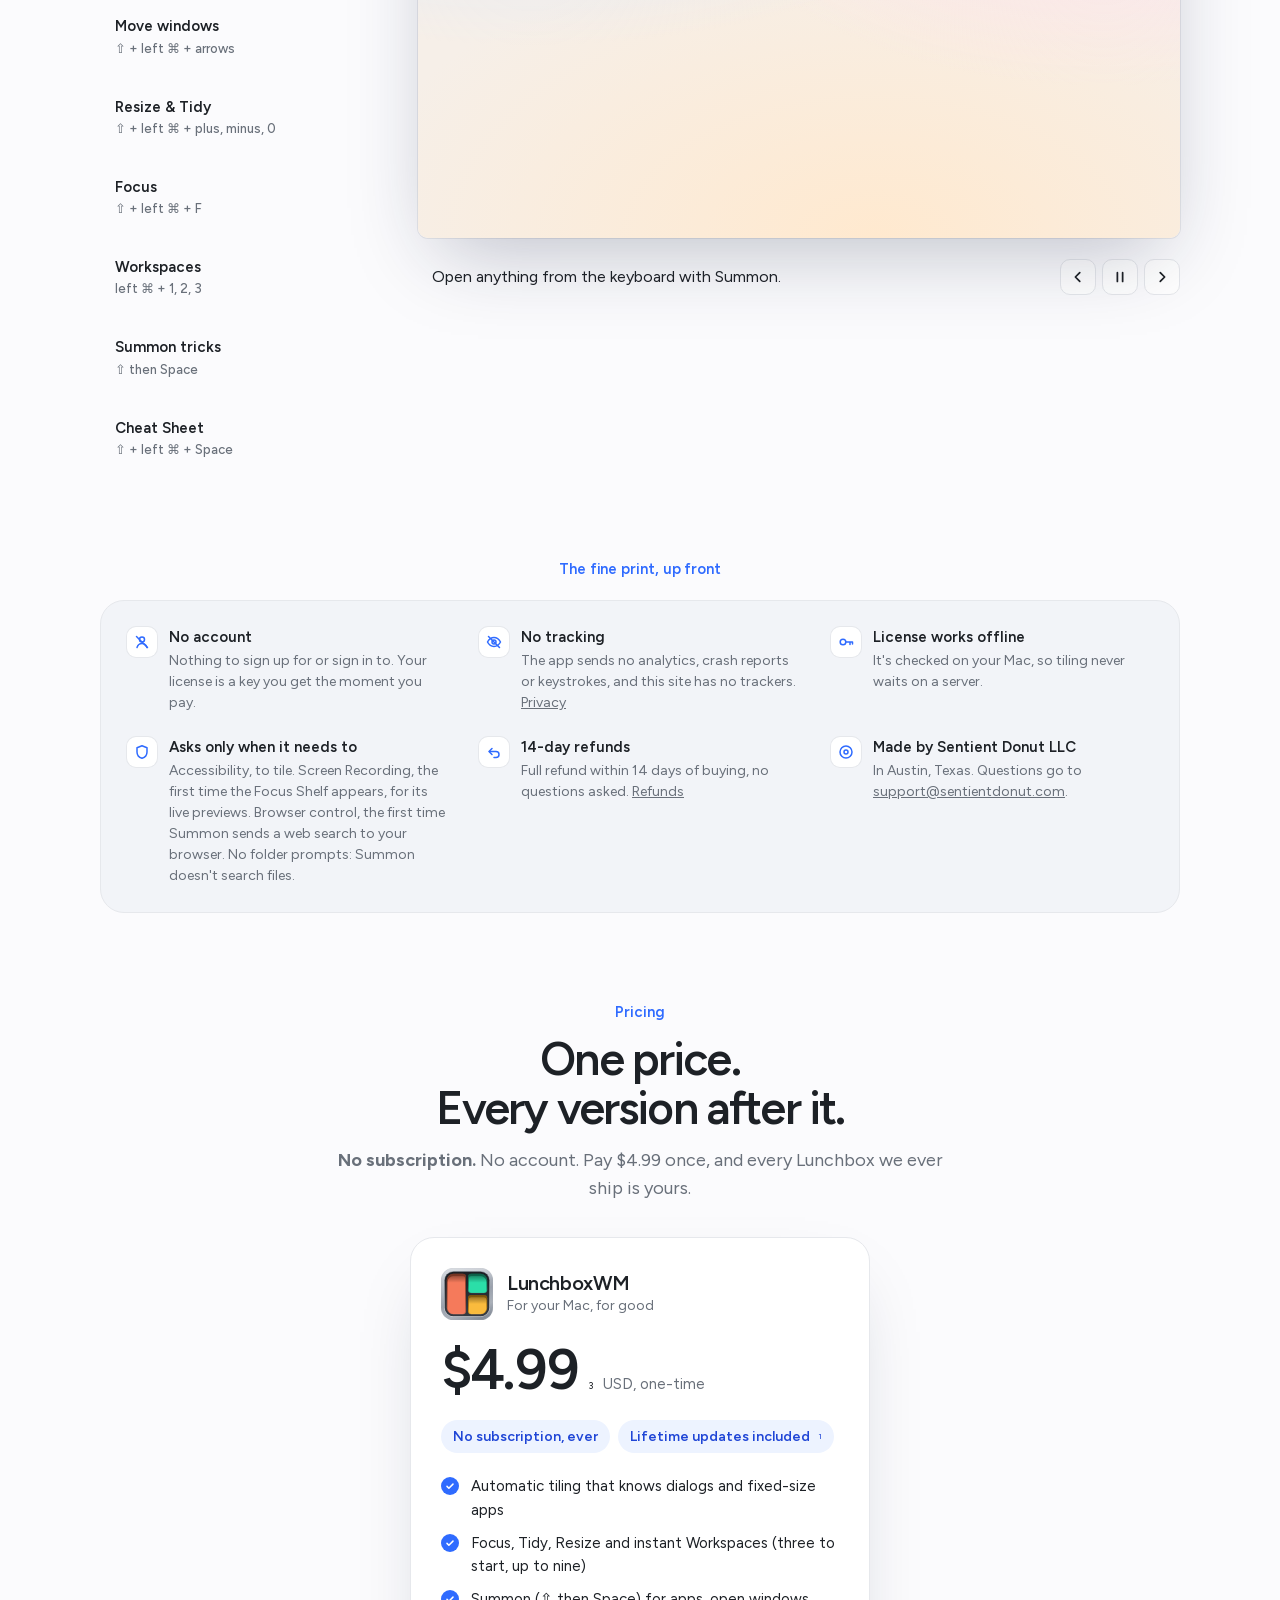
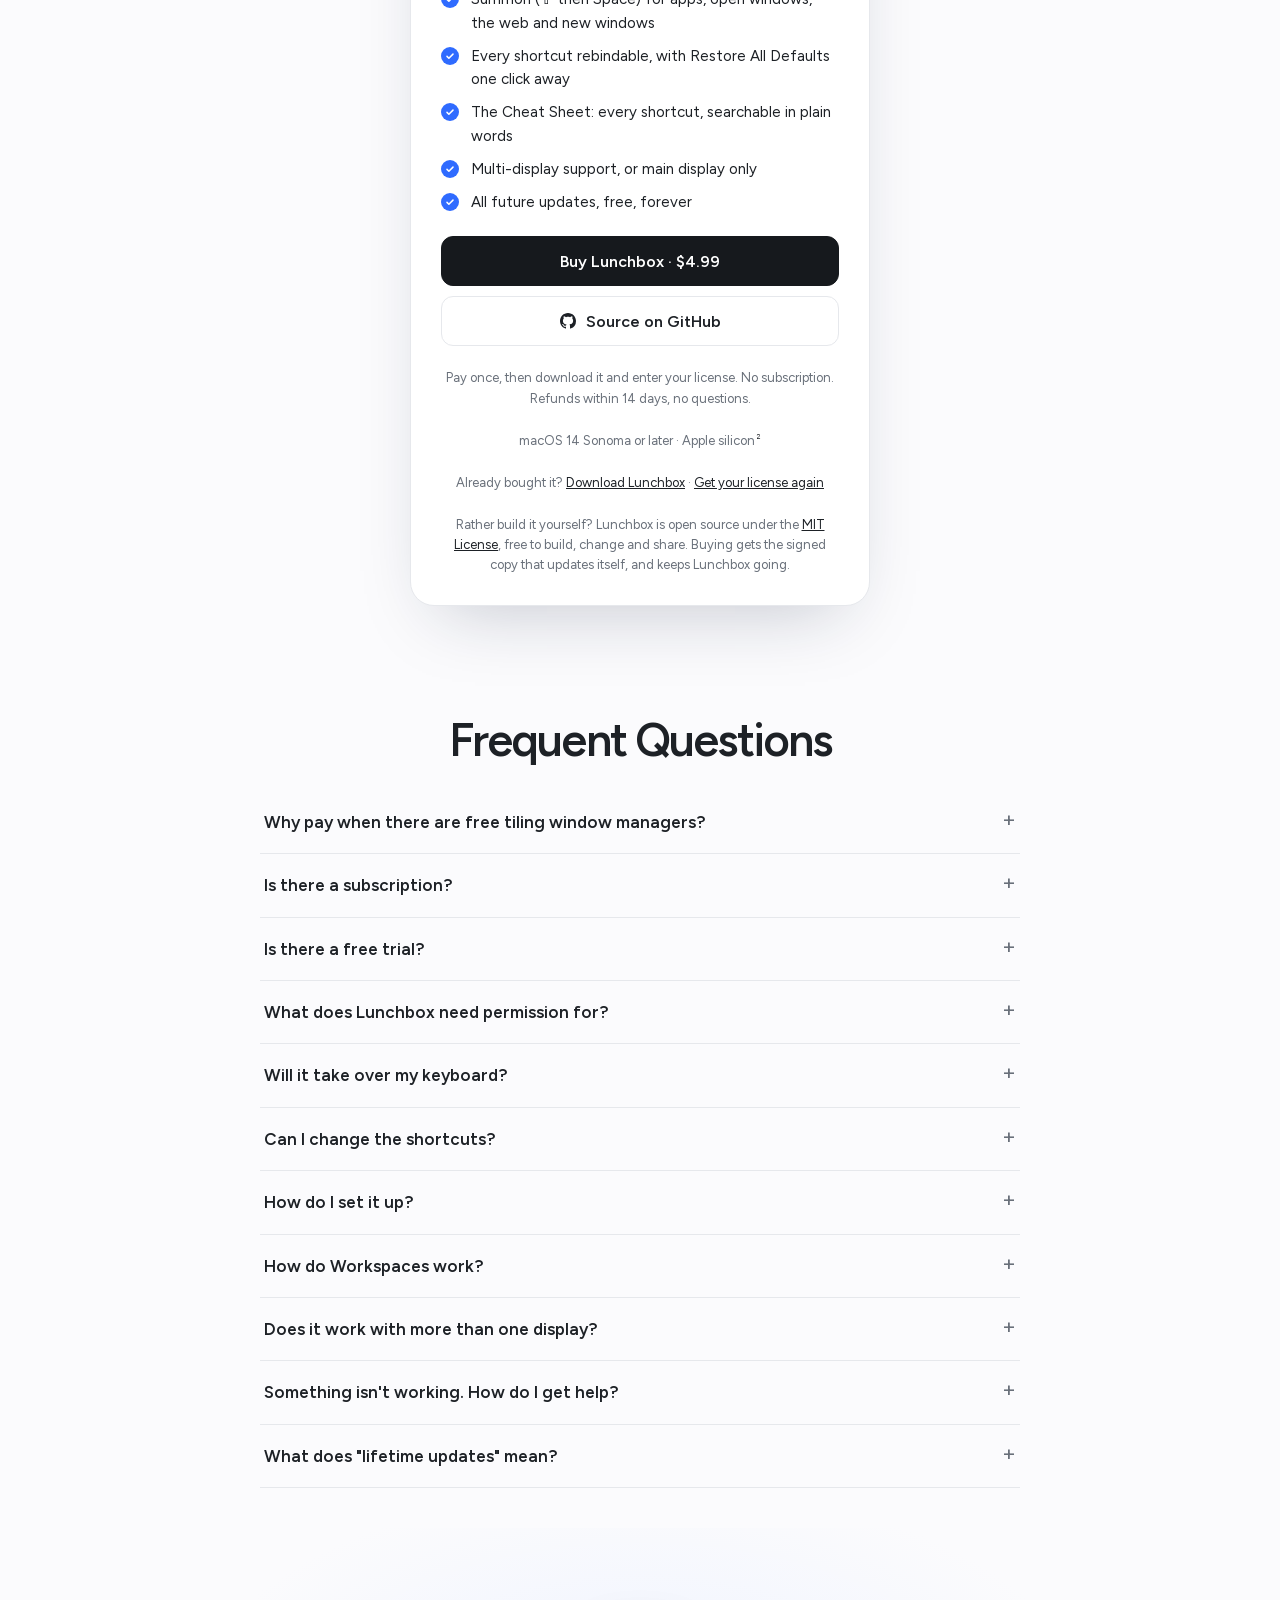
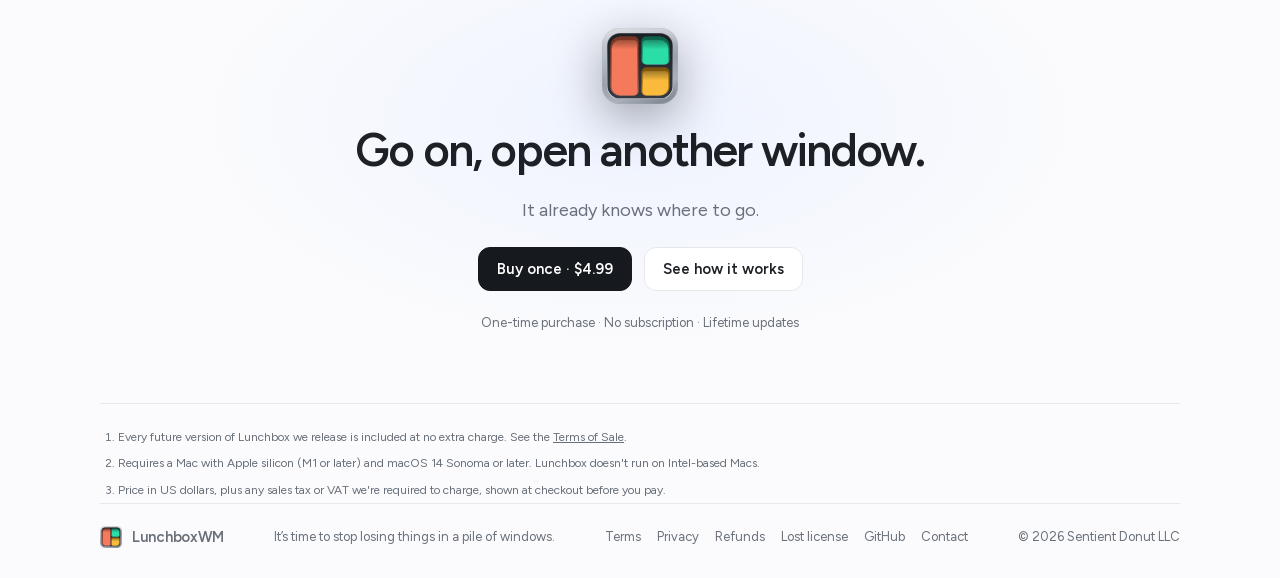
==== commit 22075513: "LunchboxWM is open source under the MIT License, and the pricing card has a Source on GitHub button " ====
--- a/site/index.html
+++ b/site/index.html
@@ -380,6 +380,7 @@
 .checks li::before { content: ""; width: 18px; height: 18px; margin-top: 2px; border-radius: 50%; background: var(--accent) url("data:image/svg+xml,%3Csvg xmlns='http://www.w3.org/2000/svg' viewBox='0 0 16 16'%3E%3Cpath d='M4 8.5l2.5 2.5L12 5.5' fill='none' stroke='%23fff' stroke-width='2' stroke-linecap='round' stroke-linejoin='round'/%3E%3C/svg%3E") center / 12px no-repeat; }
 .price-card .btn { justify-content: center; height: 50px; font-size: 16px; }
 .price-card .pills { display: flex; flex-wrap: wrap; gap: 8px; }
+.buy-options { display: grid; gap: 10px; }
 .buy-form { display: grid; }
 .buy-form .btn { width: 100%; }
 .buy-form .btn[disabled] { opacity: .6; cursor: progress; }
@@ -659,15 +660,18 @@
         <li>Multi-display support, or main display only</li>
         <li>All future updates, free, forever</li>
       </ul>
-      <form class="buy-form" id="buy-form" method="post" action="api/checkout">
-        <input type="hidden" name="attempt" id="attempt" value="">
-        <button class="btn dark" type="submit" id="buy-button"><span>Buy Lunchbox · $4.99</span></button>
-      </form>
-      <p class="buy-note" id="buy-note" aria-live="polite"></p>
+      <div class="buy-options">
+        <form class="buy-form" id="buy-form" method="post" action="api/checkout">
+          <input type="hidden" name="attempt" id="attempt" value="">
+          <button class="btn dark" type="submit" id="buy-button"><span>Buy Lunchbox · $4.99</span></button>
+        </form>
+        <p class="buy-note" id="buy-note" aria-live="polite"></p>
+        <a class="btn" href="https://github.com/crisp-toast/lunchbox"><svg><use href="#github"/></svg>Source on GitHub</a>
+      </div>
       <p class="fine">Pay once, then download it and enter your license. No subscription. Refunds within 14 days, no questions.</p>
       <p class="fine">macOS 14 Sonoma or later · Apple silicon<sup class="fn"><a href="#fn-silicon" aria-label="Footnote 2">2</a></sup></p>
       <p class="fine">Already bought it? <a href="download/LunchboxWM.dmg">Download Lunchbox</a> · <a href="recover.html">Get your license again</a></p>
-      <p class="fine">Rather build it yourself? <a href="https://github.com/crisp-toast/lunchbox">The source is on GitHub</a>, free to build and change for your own use. Buying gets the signed copy that updates itself, and keeps Lunchbox going.</p>
+      <p class="fine">Rather build it yourself? Lunchbox is open source under the <a href="https://github.com/crisp-toast/lunchbox/blob/main/LICENSE">MIT License</a>, free to build, change and share. Buying gets the signed copy that updates itself, and keeps Lunchbox going.</p>
     </div>
   </section>
 
